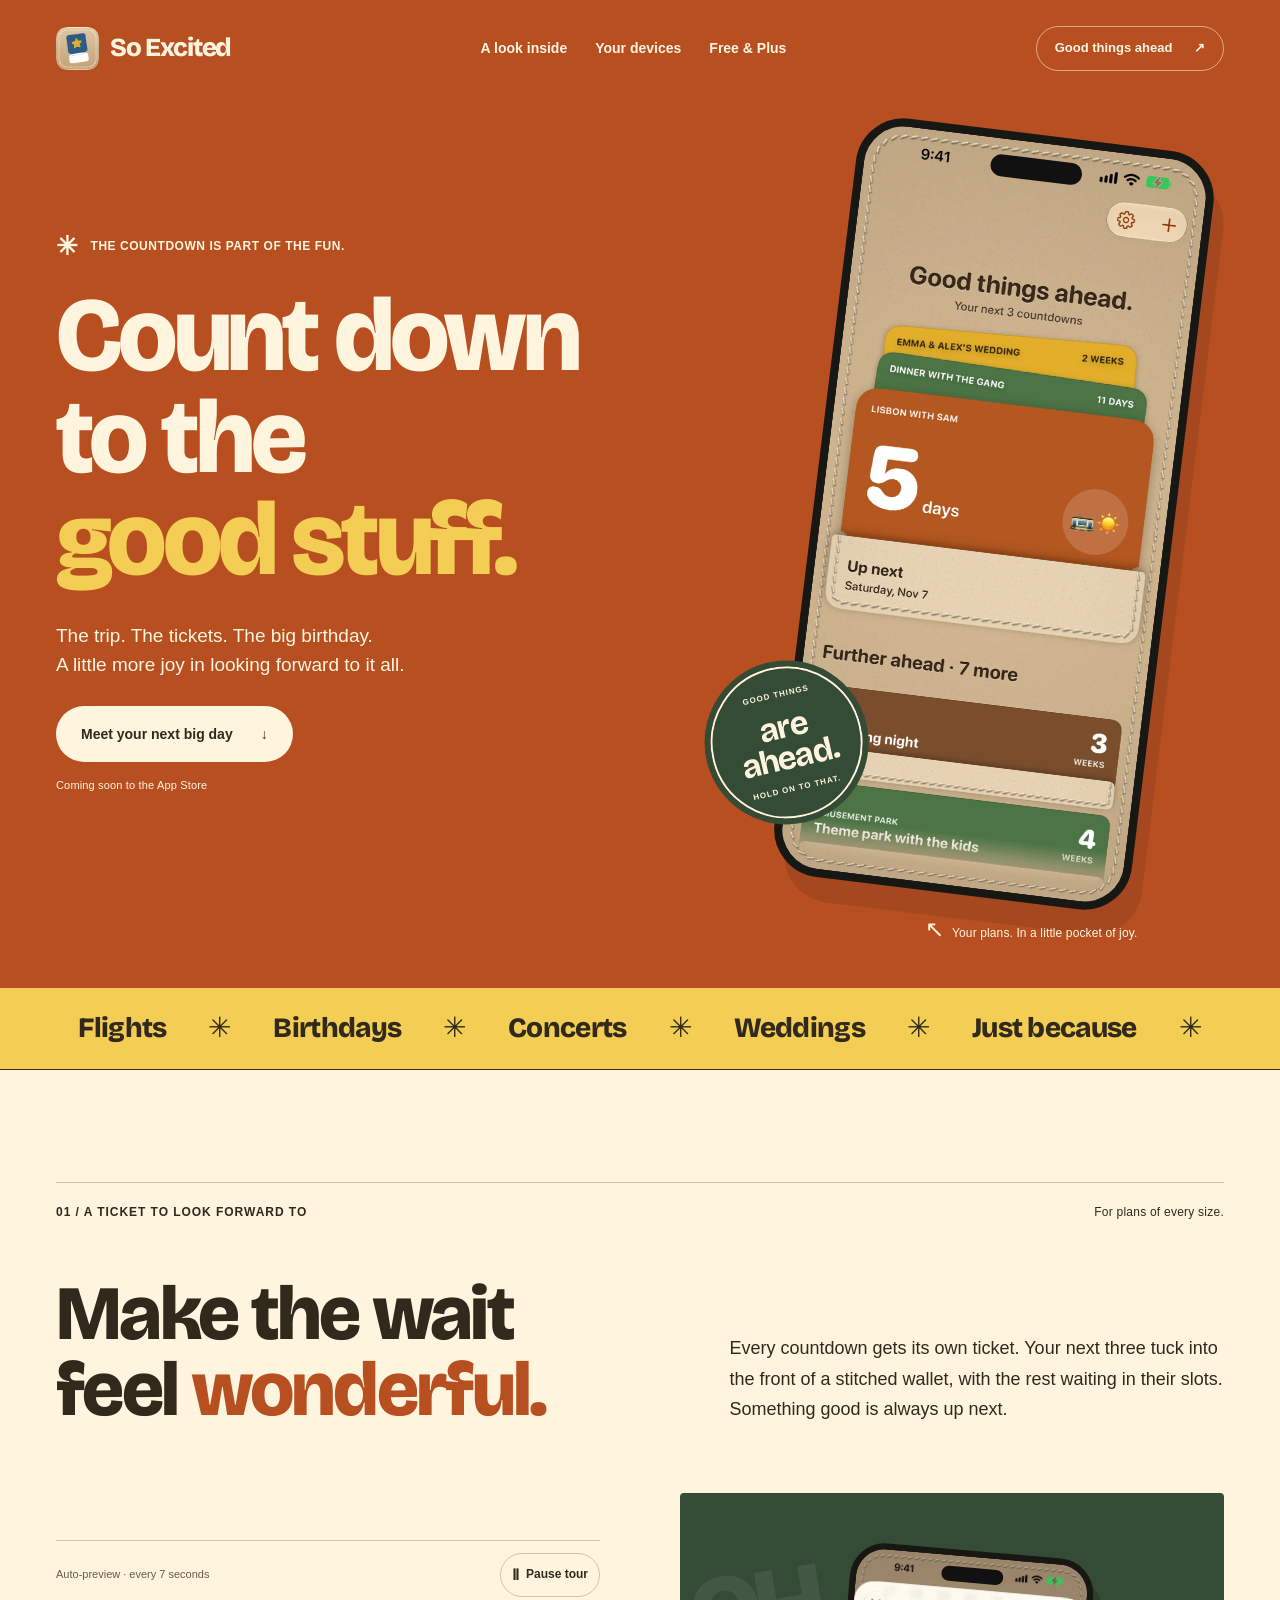
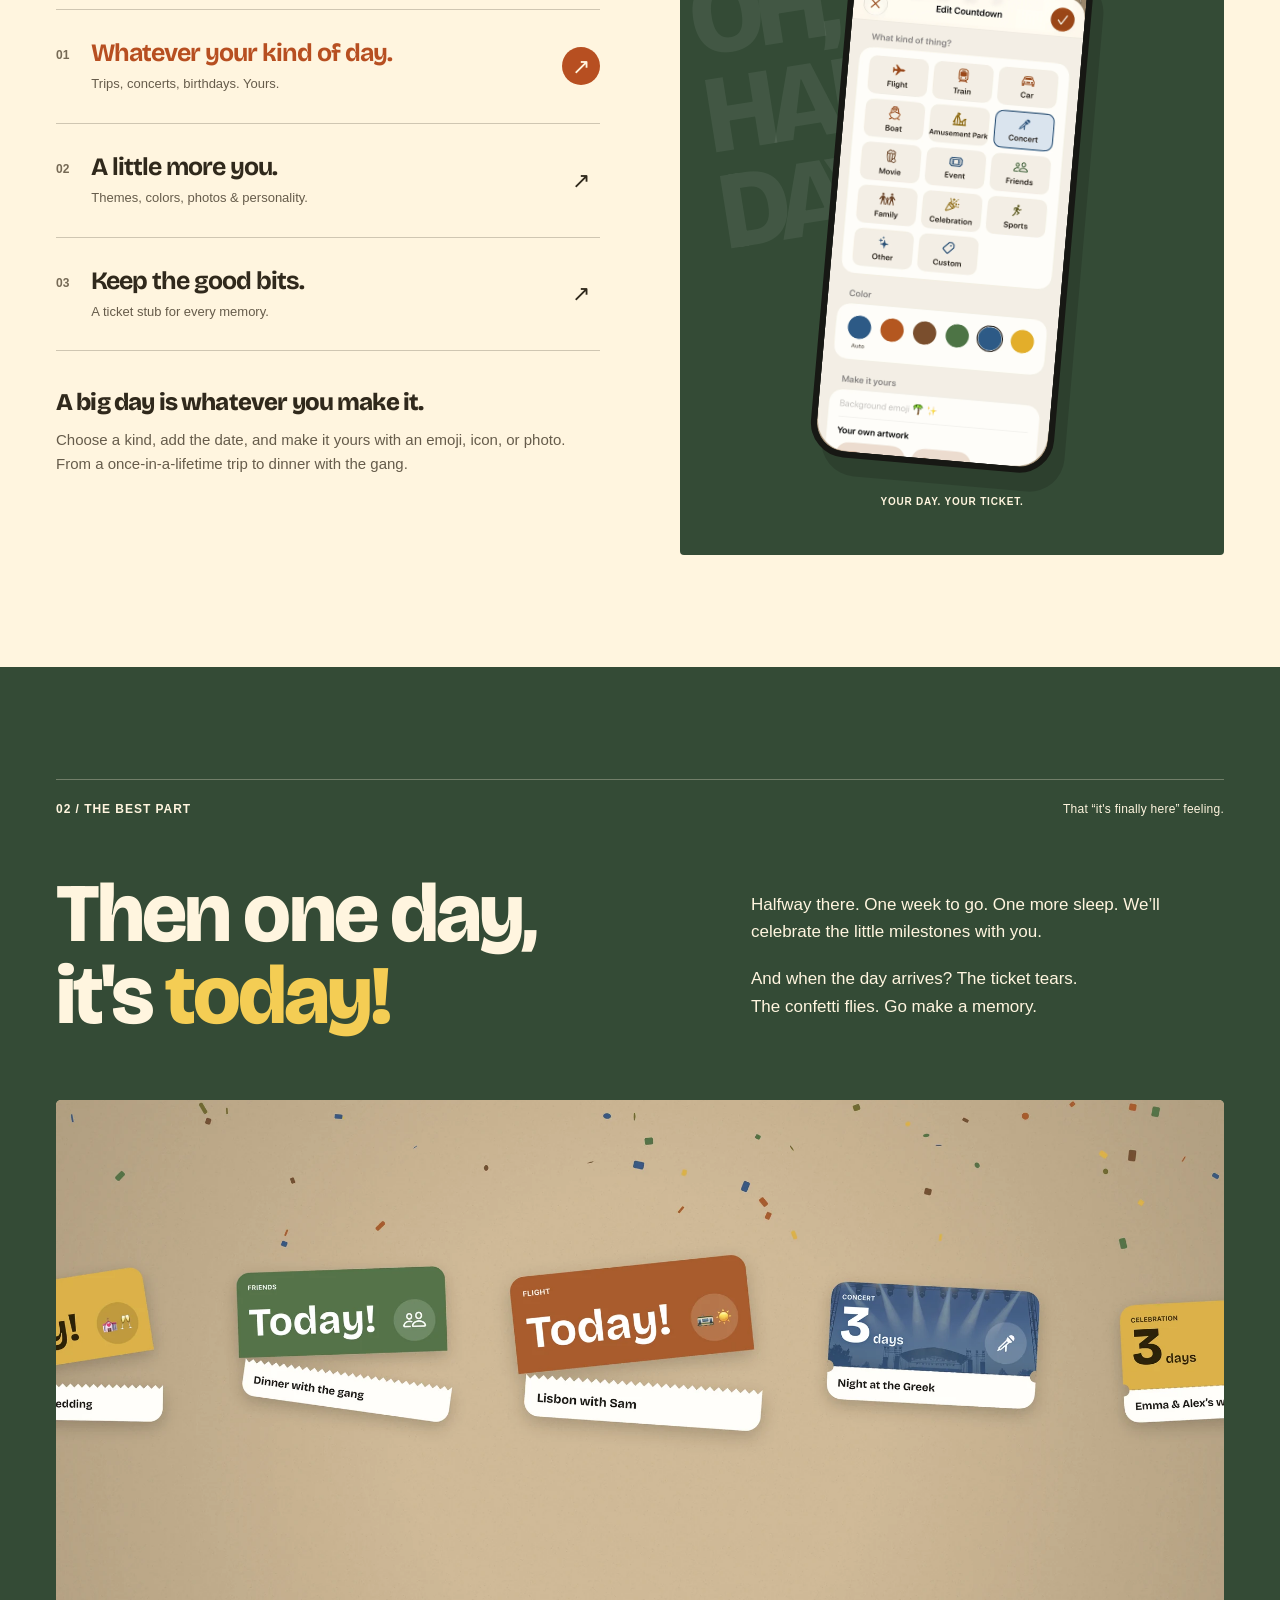
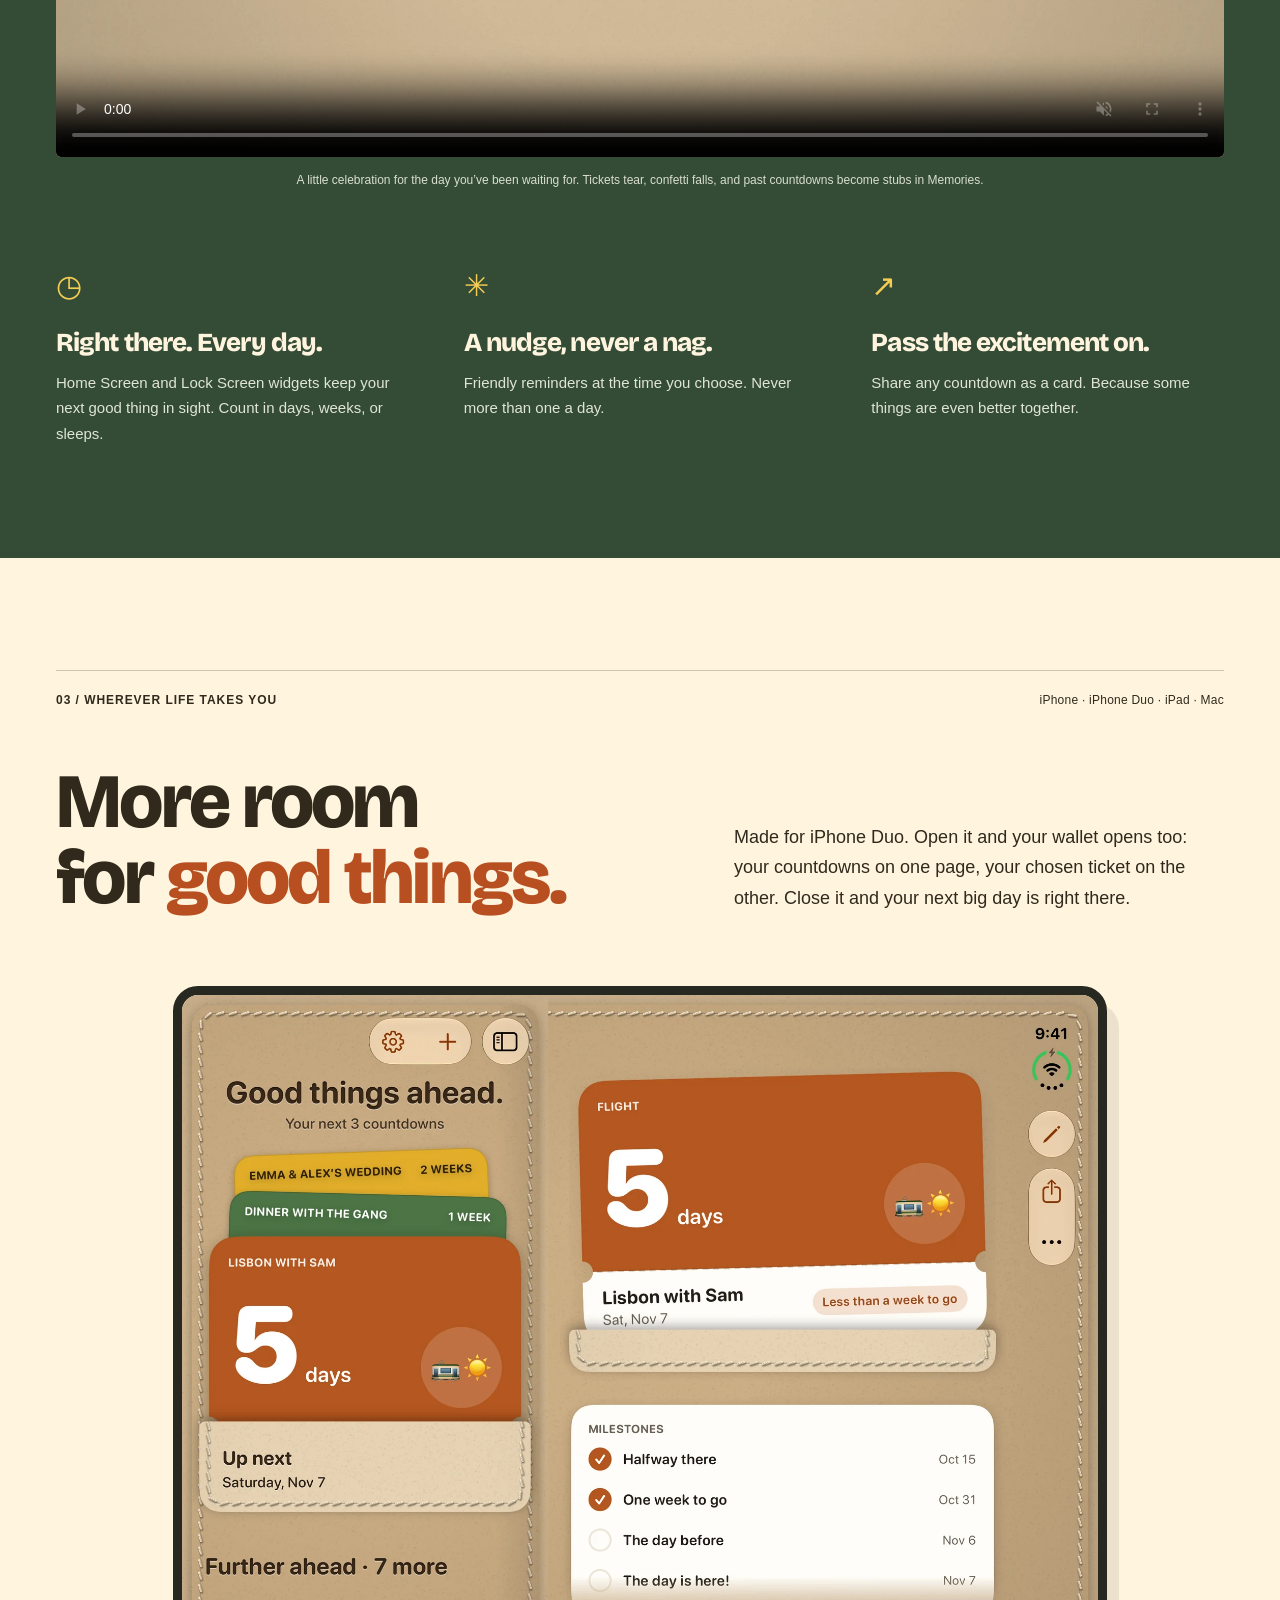
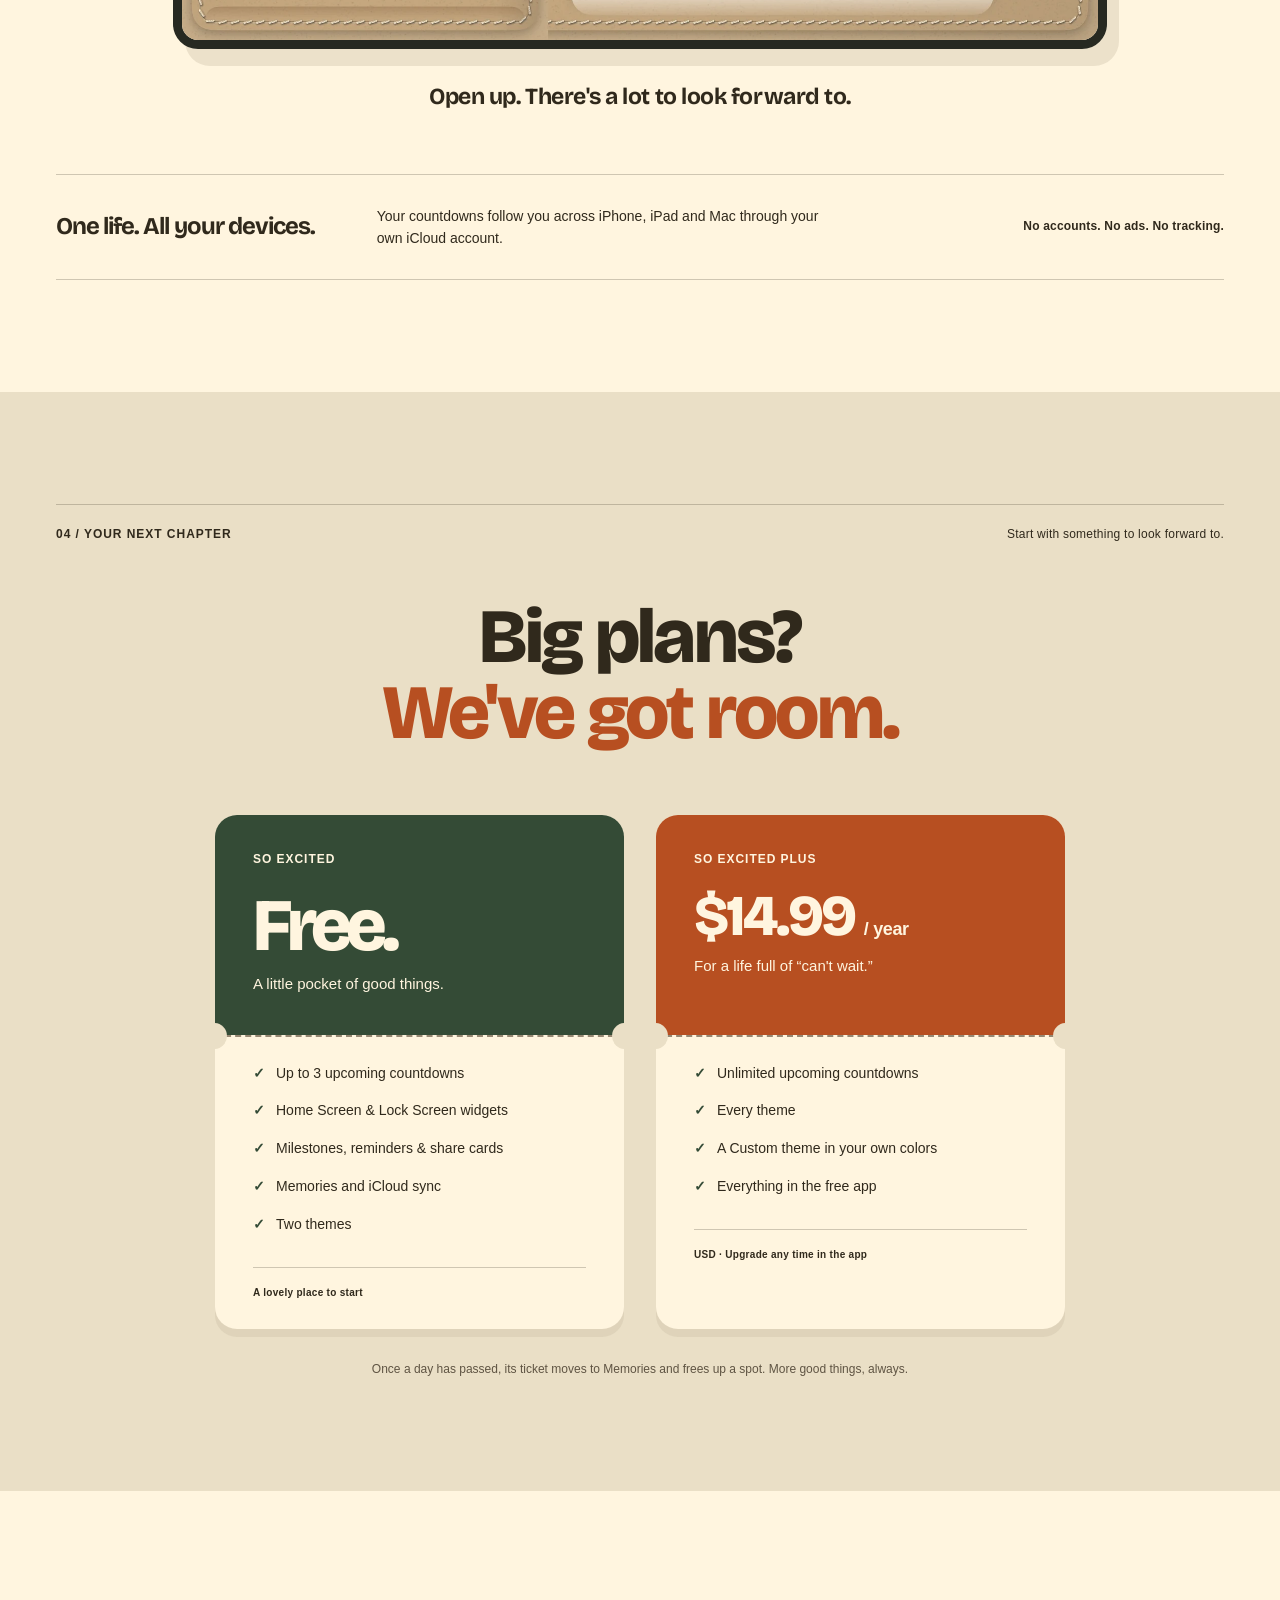
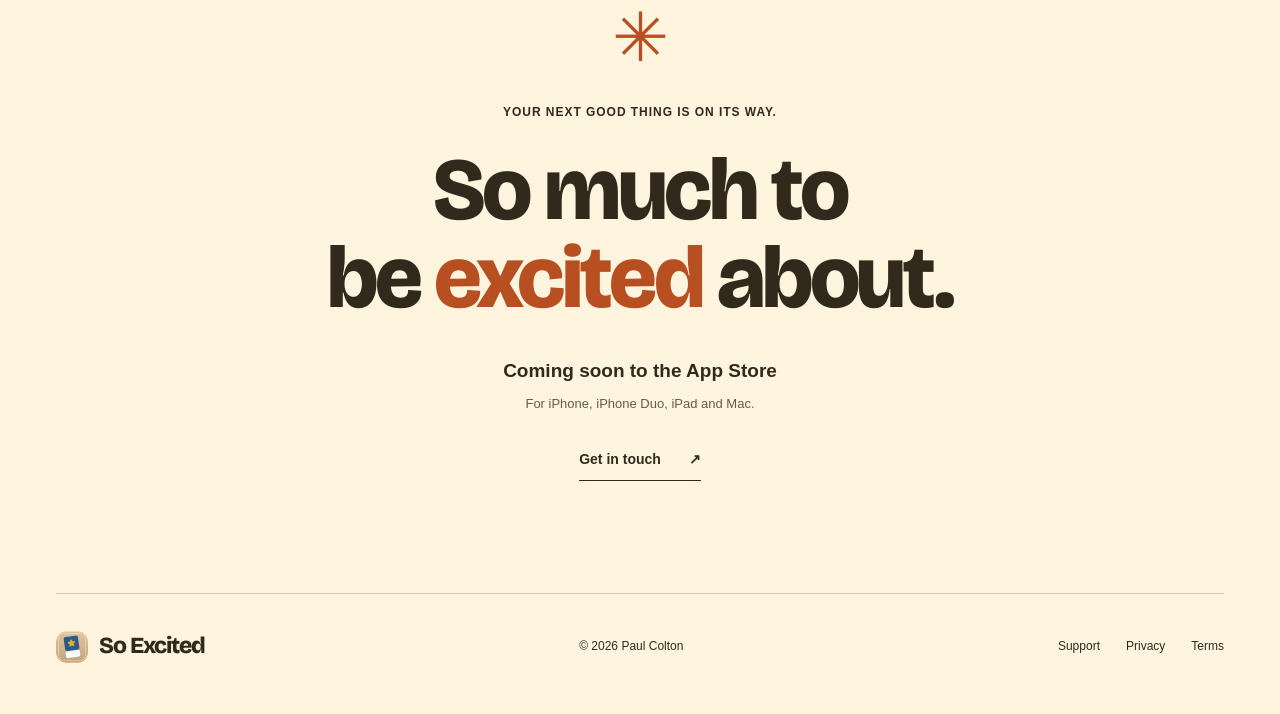
==== index.html @ a617799e "Put App Store download before the homepage feature link" ====
<!doctype html>
<html lang="en">
<head>
  <meta charset="utf-8">
  <meta name="viewport" content="width=device-width, initial-scale=1">
  <meta name="theme-color" content="#b74f21">
  <title>So Excited — Count down to the good stuff.</title>
  <meta name="description" content="A little more joy in the waiting. So Excited turns trips, birthdays, concerts and all your big days into beautiful countdown tickets.">
  <link rel="icon" href="media/app-icon.png">
  <link rel="apple-touch-icon" href="apple-touch-icon.png">
  <link rel="canonical" href="https://soexcitedapp.com/">
  <link rel="preconnect" href="https://fonts.googleapis.com">
  <link rel="preconnect" href="https://fonts.gstatic.com" crossorigin>
  <link href="https://fonts.googleapis.com/css2?family=Bricolage+Grotesque:opsz,wght@12..96,600;12..96,700;12..96,800&display=swap" rel="stylesheet">
  <link rel="stylesheet" href="home.css?v=20261010-center">
  <script src="home.js?v=20261010-video" defer></script>
  <script src="store.js?v=20261012" defer></script>
</head>
<body>
  <a class="skip-link" href="#main">Skip to content</a>
  <div class="hero-shell">
    <header class="site-header wrap">
      <a class="brand" href="#" aria-label="So Excited home"><img src="media/app-icon.png" alt="" width="43" height="43"><span>So Excited</span></a>
      <nav aria-label="Main navigation"><a href="#look-inside">A look inside</a><a href="#devices">Your devices</a><a href="#plans">Free &amp; Plus</a></nav>
      <a class="nav-pill" href="#coming-soon">Good things ahead <span aria-hidden="true">↗</span></a>
    </header>
  </div>
  <main id="main">
    <div class="hero-shell">
      <section class="hero wrap" aria-labelledby="hero-title">
        <div class="hero-copy">
          <p class="eyebrow"><span class="mini-star" aria-hidden="true">✳</span> The countdown is part of the fun.</p>
          <h1 id="hero-title">Count down<br>to the<br><em>good stuff.</em></h1>
          <p class="hero-description">The trip. The tickets. The big birthday.<br>A little more joy in looking forward to it all.</p>
          <div class="hero-actions"><a class="store-badge" href="app/" data-store-badge hidden><img src="media/app-store-badge-black.svg" alt="Download on the App Store" width="144" height="48"></a><a class="button cream" href="#look-inside">Meet your next big day <span aria-hidden="true">↓</span></a><span class="availability" data-store-soon>Coming soon to the App Store</span></div>
        </div>
        <figure class="hero-visual">
          <div class="phone hero-phone"><img src="media/iphone-home.webp" alt="So Excited's stitched wallet holds colorful countdown tickets for a wedding, dinner with friends, and a trip to Lisbon." width="1000" height="2173" fetchpriority="high"><span class="island" aria-hidden="true"></span></div>
          <div class="hero-seal" aria-hidden="true"><span>GOOD THINGS</span><strong>are<br>ahead.</strong><span>HOLD ON TO THAT.</span></div>
          <figcaption><span aria-hidden="true">↖</span> Your plans. In a little pocket of joy.</figcaption>
        </figure>
      </section>
  </div>

      <div class="event-band" aria-label="Count down to flights, birthdays, concerts, weddings, and just-because days"><div><span>Flights</span><b aria-hidden="true">✳</b><span>Birthdays</span><b aria-hidden="true">✳</b><span>Concerts</span><b aria-hidden="true">✳</b><span>Weddings</span><b aria-hidden="true">✳</b><span>Just because</span><b aria-hidden="true">✳</b></div></div>

      <section class="intro wrap section-space" id="look-inside" aria-labelledby="intro-title">
        <div class="section-top"><span class="eyebrow">01 / A ticket to look forward to</span><span class="section-note">For plans of every size.</span></div>
        <div class="intro-heading"><h2 id="intro-title">Make the wait<br>feel <em>wonderful.</em></h2><p>Every countdown gets its own ticket. Your next three tuck into the front of a stitched wallet, with the rest waiting in their slots. Something good is always up next.</p></div>
        <div class="product-explorer" role="group" aria-label="A look inside So Excited">
          <div class="explorer-copy">
            <div class="explore-options" role="group" aria-label="Explore app features">
              <div class="explorer-controls"><span class="rotation-status" data-rotation-status>Choose a feature to explore</span><button class="rotation-toggle" type="button" data-rotation-toggle aria-controls="feature-preview scene-caption" hidden><span data-rotation-icon aria-hidden="true">Ⅱ</span><span data-rotation-label>Pause tour</span></button></div>
              <button class="explore-option selected" type="button" data-scene="kinds" aria-pressed="true" aria-controls="feature-preview scene-caption"><span class="option-number">01</span><span><strong>Whatever your kind of day.</strong><small>Trips, concerts, birthdays. Yours.</small></span><span class="option-arrow" aria-hidden="true">↗</span></button>
              <button class="explore-option" type="button" data-scene="themes" aria-pressed="false" aria-controls="feature-preview scene-caption"><span class="option-number">02</span><span><strong>A little more you.</strong><small>Themes, colors, photos &amp; personality.</small></span><span class="option-arrow" aria-hidden="true">↗</span></button>
              <button class="explore-option" type="button" data-scene="memories" aria-pressed="false" aria-controls="feature-preview scene-caption"><span class="option-number">03</span><span><strong>Keep the good bits.</strong><small>A ticket stub for every memory.</small></span><span class="option-arrow" aria-hidden="true">↗</span></button>
            </div>
            <div class="explorer-caption" id="scene-caption" aria-live="polite" aria-atomic="true"><h3 id="scene-title">A big day is whatever you make it.</h3><p id="scene-description">Choose a kind, add the date, and make it yours with an emoji, icon, or photo. From a once-in-a-lifetime trip to dinner with the gang.</p></div>
          </div>
          <figure class="explorer-stage" id="feature-preview"><span class="stage-word" aria-hidden="true">OH,<br>HAPPY<br>DAYS.</span><div class="phone explorer-phone"><img id="scene-image" src="media/iphone-kinds.webp" alt="Choose from event kinds including flights, celebrations, concerts, and friends." width="1000" height="2173" loading="lazy"><span class="island" aria-hidden="true"></span></div><figcaption class="stage-label" id="scene-label">YOUR DAY. YOUR TICKET.</figcaption></figure>
        </div>
      </section>

      <section class="dayof section-space" aria-labelledby="dayof-title">
        <div class="wrap">
          <div class="section-top"><span class="eyebrow">02 / The best part</span><span class="section-note">That “it's finally here” feeling.</span></div>
          <div class="dayof-heading"><h2 id="dayof-title">Then one day,<br>it's <span>today!</span></h2><div><p>Halfway there. One week to go. One more sleep. We’ll celebrate the little milestones with you.</p><p>And when the day arrives? The ticket tears.<br>The confetti flies. Go make a memory.</p></div></div>
          <figure class="celebration"><video controls playsinline muted loop preload="none" poster="media/universal.webp" aria-label="So Excited ticket celebration" aria-describedby="celebration-description"><source src="media/header.mp4" type="video/mp4"></video><figcaption id="celebration-description">A little celebration for the day you’ve been waiting for. Tickets tear, confetti falls, and past countdowns become stubs in Memories.</figcaption></figure>
          <div class="everyday-notes"><div><span aria-hidden="true">◷</span><h3>Right there. Every day.</h3><p>Home Screen and Lock Screen widgets keep your next good thing in sight. Count in days, weeks, or sleeps.</p></div><div><span aria-hidden="true">✳</span><h3>A nudge, never a nag.</h3><p>Friendly reminders at the time you choose. Never more than one a day.</p></div><div><span aria-hidden="true">↗</span><h3>Pass the excitement on.</h3><p>Share any countdown as a card. Because some things are even better together.</p></div></div>
        </div>
      </section>

      <section class="devices section-space wrap" id="devices" aria-labelledby="devices-title">
        <div class="section-top"><span class="eyebrow">03 / Wherever life takes you</span><span class="section-note">iPhone · iPhone Duo · iPad · Mac</span></div>
        <div class="devices-heading"><h2 id="devices-title">More room<br>for <em>good things.</em></h2><p>Made for iPhone Duo. Open it and your wallet opens too: your countdowns on one page, your chosen ticket on the other. Close it and your next big day is right there.</p></div>
        <figure class="duo-display"><img src="media/duo-home.webp" alt="So Excited on the open iPhone Duo, with the wallet of upcoming events on the left and a large Lisbon countdown ticket on the right." width="1800" height="1266" loading="lazy"><figcaption>Open up. There's a lot to look forward to.</figcaption></figure>
        <div class="sync-line"><strong>One life. All your devices.</strong><p>Your countdowns follow you across iPhone, iPad and Mac through your own iCloud account.</p><span>No accounts. No ads. No tracking.</span></div>
      </section>

      <section class="plans section-space" id="plans" aria-labelledby="plans-title">
        <div class="wrap">
          <div class="section-top"><span class="eyebrow">04 / Your next chapter</span><span class="section-note">Start with something to look forward to.</span></div>
          <h2 id="plans-title">Big plans?<br><em>We've got room.</em></h2>
          <div class="plan-grid">
            <article class="plan-ticket"><div class="plan-top"><p class="eyebrow">SO EXCITED</p><h3>Free.</h3><p>A little pocket of good things.</p></div><div class="plan-stub"><ul><li>Up to 3 upcoming countdowns</li><li>Home Screen &amp; Lock Screen widgets</li><li>Milestones, reminders &amp; share cards</li><li>Memories and iCloud sync</li><li>Two themes</li></ul><span class="plan-status">A lovely place to start</span></div></article>
            <article class="plan-ticket plus"><div class="plan-top"><p class="eyebrow">SO EXCITED PLUS</p><h3 class="plan-price">$14.99 <small>/ year</small></h3><p>For a life full of “can't wait.”</p></div><div class="plan-stub"><ul><li>Unlimited upcoming countdowns</li><li>Every theme</li><li>A Custom theme in your own colors</li><li>Everything in the free app</li></ul><span class="plan-status">USD · Upgrade any time in the app</span></div></article>
          </div>
          <p class="plan-footnote">Once a day has passed, its ticket moves to Memories and frees up a spot. More good things, always.</p>
        </div>
      </section>

      <section class="closing wrap section-space" id="coming-soon" aria-labelledby="closing-title"><span class="closing-star" aria-hidden="true">✳</span><p class="eyebrow">Your next good thing is on its way.</p><h2 id="closing-title">So much to<br>be <em>excited</em> about.</h2><div class="closing-store"><a class="store-badge" href="app/" data-store-badge hidden><img src="media/app-store-badge-black.svg" alt="Download on the App Store" width="144" height="48"></a><p class="closing-availability" data-store-soon>Coming soon to the App Store</p></div><p>For iPhone, iPhone Duo, iPad and Mac.</p><a class="text-link" href="support.html">Get in touch <span aria-hidden="true">↗</span></a></section>
    </main>
  <footer class="site-footer wrap"><a class="brand" href="#"><img src="media/app-icon.png" alt="" width="32" height="32"><span>So Excited</span></a><span>© 2026 Paul Colton</span><nav aria-label="Legal and support"><a href="support.html">Support</a><a href="privacy.html">Privacy</a><a href="terms.html">Terms</a></nav></footer>
</body>
</html>
---- home.css ----
:root{--orange:#b74f21;--cream:#fff5df;--paper:#f4ecd9;--ink:#30291c;--green:#344b36;--yellow:#f4cd54;--line:rgba(48,41,28,.23);--display:"Bricolage Grotesque",ui-rounded,"Arial Rounded MT Bold",-apple-system,BlinkMacSystemFont,sans-serif;--body:-apple-system,BlinkMacSystemFont,"Segoe UI",sans-serif;color-scheme:light}
*{box-sizing:border-box}html{scroll-behavior:smooth;scroll-padding-top:30px}body{margin:0;background:var(--cream);color:var(--ink);font-family:var(--body);font-size:17px;line-height:1.6}button,a,video{-webkit-tap-highlight-color:transparent}button{font:inherit}a{color:inherit;text-decoration:none}button,a{touch-action:manipulation}a:focus-visible,button:focus-visible,video:focus-visible{outline:3px solid currentColor;outline-offset:6px}img{display:block;max-width:100%;height:auto}h1,h2,h3,p,figure{margin:0}h1,h2,h3{font-family:var(--display);font-weight:800}h1,h2{letter-spacing:-.035em;line-height:.99}em{font-style:normal}h2{font-size:clamp(46px,6vw,88px)}h3{letter-spacing:-.035em}p{max-width:65ch}.wrap{width:min(1280px,calc(100% - 112px));margin-inline:auto}.section-space{padding-block:112px}.eyebrow,.section-note,.availability,.stage-label,.plan-status{font-size:12px;font-weight:700;letter-spacing:.08em}.eyebrow{text-transform:uppercase}.section-top{display:flex;justify-content:space-between;gap:20px;border-top:1px solid var(--line);padding-top:20px;margin-bottom:54px}.section-note{font-weight:500;letter-spacing:.02em}.skip-link{position:absolute;top:-80px;left:20px;z-index:10;background:var(--cream);color:var(--ink);padding:14px 20px}.skip-link:focus{top:14px}
.hero-shell{background:var(--orange);color:var(--cream);overflow:hidden}.site-header{padding-block:25px;display:flex;align-items:center;justify-content:space-between;gap:24px}.brand{display:flex;align-items:center;gap:11px;font-family:var(--display);font-weight:800;font-size:26px;letter-spacing:-.045em;white-space:nowrap}.brand img{border-radius:11px}.site-header nav{display:flex;gap:28px;font-size:14px;font-weight:600}.site-header nav a{padding-block:12px}.site-header nav a:hover,.site-footer nav a:hover{text-decoration:underline;text-underline-offset:5px}.nav-pill{border:1px solid #fff5df88;border-radius:28px;padding:11px 18px;font-size:13px;font-weight:600;white-space:nowrap}.nav-pill span{padding-left:18px}.hero{display:grid;grid-template-columns:1.2fr .8fr;gap:20px;align-items:center;min-height:748px;padding-top:36px;padding-bottom:92px}.hero-copy{position:relative;z-index:1}.hero-copy>.eyebrow{display:flex;align-items:center;gap:12px;margin-bottom:26px;letter-spacing:.045em}.mini-star{font-size:26px;line-height:1}.hero h1{font-size:clamp(68px,8.2vw,120px);line-height:.97;letter-spacing:-.04em}.hero h1 em{color:var(--yellow)}.hero-description{font-size:19px;line-height:1.55;margin-top:30px}.hero-actions{display:flex;align-items:flex-start;flex-direction:column;gap:15px;margin-top:27px}.button{display:inline-flex;justify-content:center;align-items:center;gap:28px;border-radius:32px;padding:16px 25px;min-height:56px;font-size:14px;font-weight:700;transition:transform .15s}.button:hover{transform:translateY(-3px)}.cream{background:var(--cream);color:var(--ink)}.availability{font-size:11px;letter-spacing:.015em;font-weight:500}.hero-visual{position:relative;justify-self:center;width:min(100%,360px);transform:rotate(7deg)}.phone{background:#171814;border:8px solid #171814;border-radius:48px;position:relative;overflow:hidden;box-shadow:13px 24px 0 #41261926}.phone img{border-radius:37px;width:100%}.island{position:absolute;background:#111;top:2.1%;width:27%;height:3%;left:36.5%;border-radius:30px}.hero-seal{background:var(--green);border:2px solid var(--cream);outline:6px solid var(--green);width:152px;height:152px;position:absolute;left:-74px;bottom:54px;border-radius:50%;display:flex;align-items:center;justify-content:center;flex-direction:column;text-align:center;transform:rotate(-20deg);box-shadow:4px 5px 0 #44250e20}.hero-seal span{font-size:8px;letter-spacing:.12em;font-weight:700}.hero-seal strong{font-family:var(--display);font-size:33px;line-height:.95;margin:10px 0;letter-spacing:-.04em}.hero-visual figcaption{position:absolute;right:-14px;bottom:-44px;transform:rotate(-7deg);font-size:12px;letter-spacing:.01em;font-weight:500;white-space:nowrap}.hero-visual figcaption span{font-size:23px;padding-right:5px}.event-band{background:var(--yellow);border-bottom:1px solid var(--ink);overflow:hidden}.event-band>div{display:flex;align-items:center;justify-content:center;gap:42px;width:max-content;min-width:100%;padding:18px 32px}.event-band span{font-family:var(--display);font-size:28px;letter-spacing:-.025em;font-weight:800;white-space:nowrap}.event-band b{font-size:28px;font-weight:400}
.intro-heading,.devices-heading{display:grid;grid-template-columns:1.2fr 1fr;align-items:end;gap:80px}.intro-heading h2 em,.devices-heading h2 em,.plans h2 em{color:var(--orange)}.intro-heading p,.devices-heading p{font-size:18px;line-height:1.7;padding-bottom:3px}.product-explorer{display:grid;grid-template-columns:1fr 1fr;gap:80px;margin-top:65px;align-items:center}.explore-options{border-top:1px solid var(--line)}.explore-option{display:flex;width:100%;gap:22px;align-items:center;text-align:left;background:none;border:0;border-bottom:1px solid var(--line);padding:28px 0;color:var(--ink);cursor:pointer}.option-number{font-size:12px;align-self:flex-start;padding-top:8px;font-weight:600;color:#766a56}.explore-option strong{font-family:var(--display);display:block;font-size:25px;line-height:1.2;letter-spacing:-.04em}.explore-option small{display:block;font-size:13px;margin-top:6px;color:#665c4b}.option-arrow{margin-left:auto;min-width:38px;height:38px;display:grid;place-items:center;border-radius:50%;font-size:22px}.explore-option.selected .option-arrow{background:var(--orange);color:var(--cream)}.explore-option.selected strong{color:var(--orange)}.explore-option:hover strong{text-decoration:underline;text-underline-offset:5px}.explorer-caption{margin-top:38px}.explorer-caption h3{font-size:24px;margin-bottom:12px;line-height:1.1}.explorer-caption p{font-size:15px;color:#665c4b;min-height:80px}.explorer-stage{position:relative;background:var(--green);padding:46px 30px 34px;overflow:hidden;border-radius:4px;min-height:662px;display:flex;align-items:center;justify-content:center;flex-direction:column;gap:24px}.stage-word{font-family:var(--display);font-size:111px;line-height:.88;letter-spacing:-.07em;font-weight:800;color:#ffffff12;position:absolute;left:24px;top:54px;transform:rotate(-9deg)}.explorer-phone{width:244px;border-width:6px;border-radius:35px;transform:rotate(5deg);box-shadow:12px 18px 0 #00000024}.explorer-phone img{border-radius:29px}.stage-label{position:relative;color:var(--cream);font-size:10px;margin-top:4px}
.dayof{background:var(--green);color:var(--cream)}.dayof .section-top{border-color:#fff5df4d}.dayof-heading{display:grid;grid-template-columns:1.3fr 1fr;align-items:center;gap:80px;margin-bottom:62px}.dayof-heading h2{font-size:clamp(50px,6.5vw,93px)}.dayof-heading h2 span{color:var(--yellow)}.dayof-heading p{font-size:17px}.dayof-heading p+p{margin-top:20px}.celebration video{width:100%;aspect-ratio:16/9;object-fit:contain;background:#d6c3a1;display:block;border-radius:5px}.celebration figcaption{font-size:12px;color:#d9dfcf;margin-top:14px;text-align:center}.everyday-notes{display:grid;grid-template-columns:repeat(3,1fr);gap:55px;margin-top:72px}.everyday-notes>div>span{font-size:30px;color:var(--yellow)}.everyday-notes h3{font-size:26px;line-height:1.1;margin-block:19px 12px}.everyday-notes p{font-size:15px;color:#e0e6d7;line-height:1.7}
.devices-heading{gap:90px}.duo-display{margin-top:70px;padding:0 10%;text-align:center}.duo-display>img{width:100%;height:auto;border:9px solid #272921;border-radius:25px;box-shadow:12px 17px 0 #49351a1a}.duo-display figcaption{font-family:var(--display);font-size:23px;font-weight:700;margin-top:30px;letter-spacing:-.02em}.sync-line{display:grid;grid-template-columns:.8fr 1.3fr 1fr;gap:40px;align-items:center;border-block:1px solid var(--line);margin-top:58px;padding-block:30px}.sync-line strong{font-family:var(--display);font-size:24px;line-height:1.15;letter-spacing:-.04em}.sync-line p{font-size:14px}.sync-line span{font-size:12px;font-weight:600;text-align:right;letter-spacing:.015em}
.plans{background:#eadfc6}.plans h2{text-align:center}.plan-grid{display:grid;grid-template-columns:1fr 1fr;gap:32px;width:min(850px,100%);margin:64px auto 0}.plan-ticket{background:var(--cream);border-radius:22px;overflow:hidden;box-shadow:0 8px 0 #4f3d2112}.plan-top{padding:35px 38px;background:var(--green);color:var(--cream)}.plan-top h3{font-size:74px;line-height:1.1;letter-spacing:-.07em;margin-top:16px}.plan-top>p:last-child{font-size:15px;margin-top:6px}.plus .plan-top{background:var(--orange)}.plan-stub{padding:25px 38px 28px;position:relative;border-top:2px dashed #968873}.plan-stub:before,.plan-stub:after{content:"";width:26px;height:26px;background:#eadfc6;border-radius:50%;position:absolute;top:-14px}.plan-stub:before{left:-14px}.plan-stub:after{right:-14px}.plan-stub ul{margin:0;padding:0;list-style:none}.plan-stub li{position:relative;font-size:14px;line-height:1.7;margin-bottom:14px;padding-left:23px}.plan-stub li:before{content:"✓";position:absolute;left:0;color:var(--green);font-weight:700}.plan-status{display:block;font-size:10px;letter-spacing:.03em;margin-top:30px;padding-top:17px;border-top:1px solid var(--line)}.plan-footnote{text-align:center;font-size:12px;max-width:550px;margin:30px auto 0;line-height:1.7;color:#5f5443}
.closing{text-align:center}.closing-star{color:var(--orange);font-size:68px;line-height:1;display:block;margin-bottom:32px}.closing>p{margin-inline:auto}.closing h2{font-size:clamp(50px,6.9vw,98px);margin-top:25px}.closing h2 em{color:var(--orange)}.closing-availability{font-size:19px;font-weight:700;margin-top:34px}.closing-availability+p{font-size:13px;margin-top:4px;color:#665c4b}.text-link{display:inline-flex;align-items:center;gap:28px;margin-top:22px;border-bottom:1px solid currentColor;min-height:44px;font-size:14px;font-weight:700}.site-footer{display:flex;align-items:center;justify-content:space-between;gap:25px;border-top:1px solid var(--line);padding-block:30px 45px;font-size:12px}.site-footer .brand{font-size:23px}.site-footer nav{display:flex;gap:26px}.site-footer nav a{padding-block:13px}
@media(min-width:1600px){.hero{min-height:820px;padding-top:50px;padding-bottom:110px}.hero-visual{width:370px}}
@media(max-width:1100px){.wrap{width:calc(100% - 72px)}.nav-pill{display:none}.hero{grid-template-columns:1.1fr .9fr;gap:40px;min-height:680px}.hero h1{font-size:8.5vw}.hero-visual{width:290px}.hero-description{font-size:17px}.hero-seal{width:120px;height:120px;left:-42px;bottom:50px}.hero-seal strong{font-size:27px}.hero-seal span{font-size:6px}.hero-visual figcaption{font-size:10px}.hero-copy>.eyebrow{font-size:10px}.intro-heading,.devices-heading,.dayof-heading{gap:50px}.product-explorer{gap:45px}.explore-option{gap:15px}.explore-option strong{font-size:22px}.explorer-stage{min-height:640px}.everyday-notes{gap:35px}.sync-line{gap:24px}.sync-line span{font-size:11px}.duo-display{padding:0 5%}.section-space{padding-block:85px}}
@media(max-width:760px){.wrap{width:calc(100% - 40px)}.site-header{padding-block:20px}.site-header .brand{font-size:24px}.site-header .brand img{width:36px;height:36px}.site-header nav{gap:16px;font-size:12px}.site-header nav a:nth-child(2){display:none}.hero{grid-template-columns:1fr;text-align:center;gap:55px;padding-top:32px;padding-bottom:75px}.hero-copy>.eyebrow{justify-content:center;margin-bottom:20px;font-size:10px}.hero h1{font-size:clamp(58px,13.7vw,98px);line-height:.97}.hero-description{font-size:16px;margin-inline:auto;margin-top:25px}.hero-actions{align-items:center;margin-top:23px}.button{font-size:13px;padding:14px 22px}.hero-visual{width:257px;margin-bottom:25px;transform:rotate(5deg)}.hero-seal{left:-31px;bottom:40px}.phone{border-width:6px;border-radius:38px}.phone img{border-radius:31px}.hero-visual figcaption{right:-10px;bottom:-36px;transform:rotate(-5deg)}.event-band>div{justify-content:flex-start;gap:24px;padding:16px 22px}.event-band span,.event-band b{font-size:24px}.section-space{padding-block:64px}.section-top{margin-bottom:36px;padding-top:15px}.section-top>.eyebrow{font-size:10px}.section-note{display:none}.intro-heading,.devices-heading,.dayof-heading{grid-template-columns:1fr;gap:25px}.intro-heading p,.devices-heading p{font-size:16px;max-width:44ch}.product-explorer{grid-template-columns:1fr;gap:35px;margin-top:35px}.explorer-copy{display:contents}.explore-options{order:1}.explorer-stage{order:2;min-height:620px}.explorer-caption{order:3;margin-top:0}.explorer-caption p{min-height:0}.explore-option{padding:20px 0}.explore-option strong{font-size:21px}.explore-option small{font-size:12px}.option-number{font-size:10px}.explorer-phone{width:238px;transform:rotate(4deg);border-radius:34px}.explorer-phone img{border-radius:28px}.stage-word{font-size:100px}.dayof-heading{margin-bottom:35px}.dayof-heading p{font-size:15px}.dayof-heading h2{font-size:64px}.dayof-heading p+p{margin-top:14px}.celebration figcaption{font-size:11px;text-align:left}.everyday-notes{grid-template-columns:1fr;gap:29px;margin-top:45px}.everyday-notes>div{display:grid;grid-template-columns:34px 1fr;column-gap:18px;align-items:start}.everyday-notes>div>span{font-size:28px;grid-row:1/3}.everyday-notes h3{font-size:24px;margin-block:4px 10px}.everyday-notes p{font-size:14px}.duo-display{padding:0;margin-top:35px}.duo-display>img{border-width:6px;border-radius:15px;box-shadow:7px 10px 0 #49351a1a}.duo-display figcaption{font-size:18px;margin-top:24px}.sync-line{grid-template-columns:1fr;gap:14px;text-align:center;margin-top:35px;padding-block:27px}.sync-line p{margin-inline:auto;max-width:37ch}.sync-line span{text-align:center}.sync-line strong{font-size:23px}.plan-grid{grid-template-columns:1fr;gap:28px;margin-top:36px;max-width:420px}.plan-top{padding:28px 30px}.plan-top h3{font-size:67px}.plan-stub{padding:23px 30px}.plan-footnote{max-width:33ch}.closing-star{font-size:54px;margin-bottom:22px}.closing h2{font-size:clamp(46px,11vw,70px)}.closing .eyebrow{font-size:10px}.closing-availability{font-size:17px;margin-top:27px}.site-footer{flex-wrap:wrap;padding-block:25px 32px;row-gap:22px}.site-footer>.brand{font-size:22px}.site-footer>span{font-size:10px}.site-footer nav{width:100%;justify-content:center}.site-footer nav a{font-size:12px}}
@media(max-width:375px){.wrap{width:calc(100% - 32px)}.site-header nav{gap:12px}.site-header nav a:first-child{display:none}.hero h1{font-size:55px}.hero-visual{width:236px}.hero-seal{left:-26px;width:108px;height:108px}.hero-seal strong{font-size:24px}.hero-copy>.eyebrow{font-size:9px}.mini-star{font-size:22px}.explorer-stage{padding-inline:15px}.explore-option strong{font-size:19px}}
@media(prefers-reduced-motion:reduce){html{scroll-behavior:auto}*,*:before,*:after{transition:none!important;animation:none!important}.button:hover{transform:none}}

/* Feature tour controls are before the feature choices in the keyboard order. */
[hidden] { display: none !important; }
.explorer-controls { display: flex; justify-content: space-between; align-items: center; gap: 12px; padding-block: 12px; border-bottom: 1px solid var(--line); }
.rotation-status { font-size: 11px; line-height: 1.45; color: #665c4b; }
.rotation-toggle { flex-shrink: 0; display: inline-flex; align-items: center; justify-content: center; gap: 7px; min-height: 44px; padding: 8px 11px; color: var(--ink); background: transparent; border: 1px solid var(--line); border-radius: 24px; font-size: 12px; font-weight: 600; cursor: pointer; }
.rotation-toggle:hover { background: #eadfc6; }
.rotation-toggle [data-rotation-icon] { font-size: 15px; }
.explore-option { position: relative; overflow: hidden; }
.explore-option::after { content: ""; position: absolute; inset: auto 0 0; height: 2px; background: var(--orange); transform: scaleX(0); transform-origin: left; }
[data-rotating="true"] .explore-option.selected::after { animation: tour-progress 7s linear forwards; }
@keyframes tour-progress { to { transform: scaleX(1); } }
.plan-top h3.plan-price { font-size: clamp(45px, 4.5vw, 64px); letter-spacing: -.045em; white-space: nowrap; }
.plan-price small { font-family: var(--body); font-size: 18px; font-weight: 600; letter-spacing: -.02em; }
.store-badge { display: inline-flex; width: 144px; }
.store-badge img { width: 144px; height: 48px; }
.closing-store { margin-top: 34px; }
.closing-store .closing-availability { margin: 0 auto; }
.closing-store + p { font-size: 13px; margin-top: 8px; color: #665c4b; }
@media (max-width: 760px) {
  .explore-options { width: 100%; }
  .plan-top h3.plan-price { font-size: 54px; }
}
@media (max-width: 375px) {
  .rotation-status { max-width: 145px; }
  .plan-top h3.plan-price { font-size: 46px; }
  .plan-price small { font-size: 16px; }
}
@media (prefers-reduced-motion: reduce) {
  [data-rotating="true"] .explore-option.selected::after { animation: none; }
}
@media (min-width: 761px) {
  .plan-top { min-height: 220px; }
}
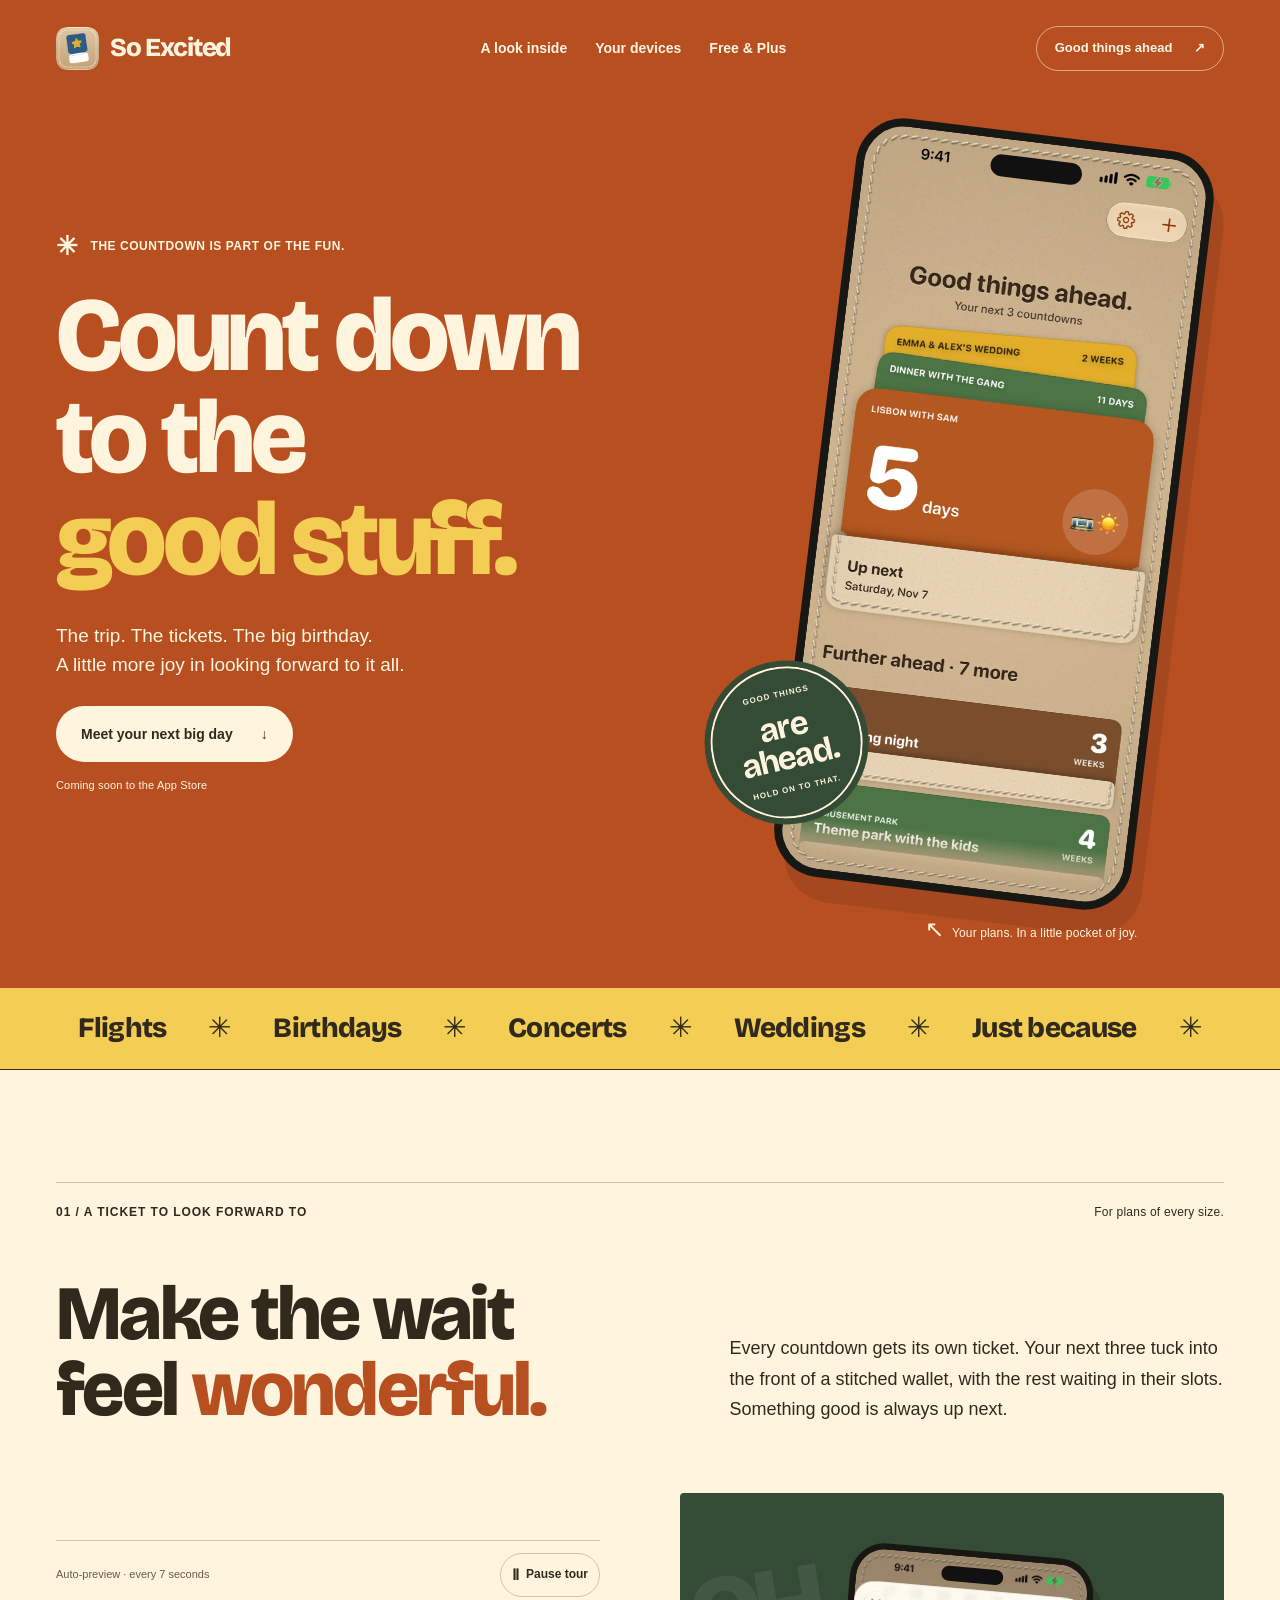
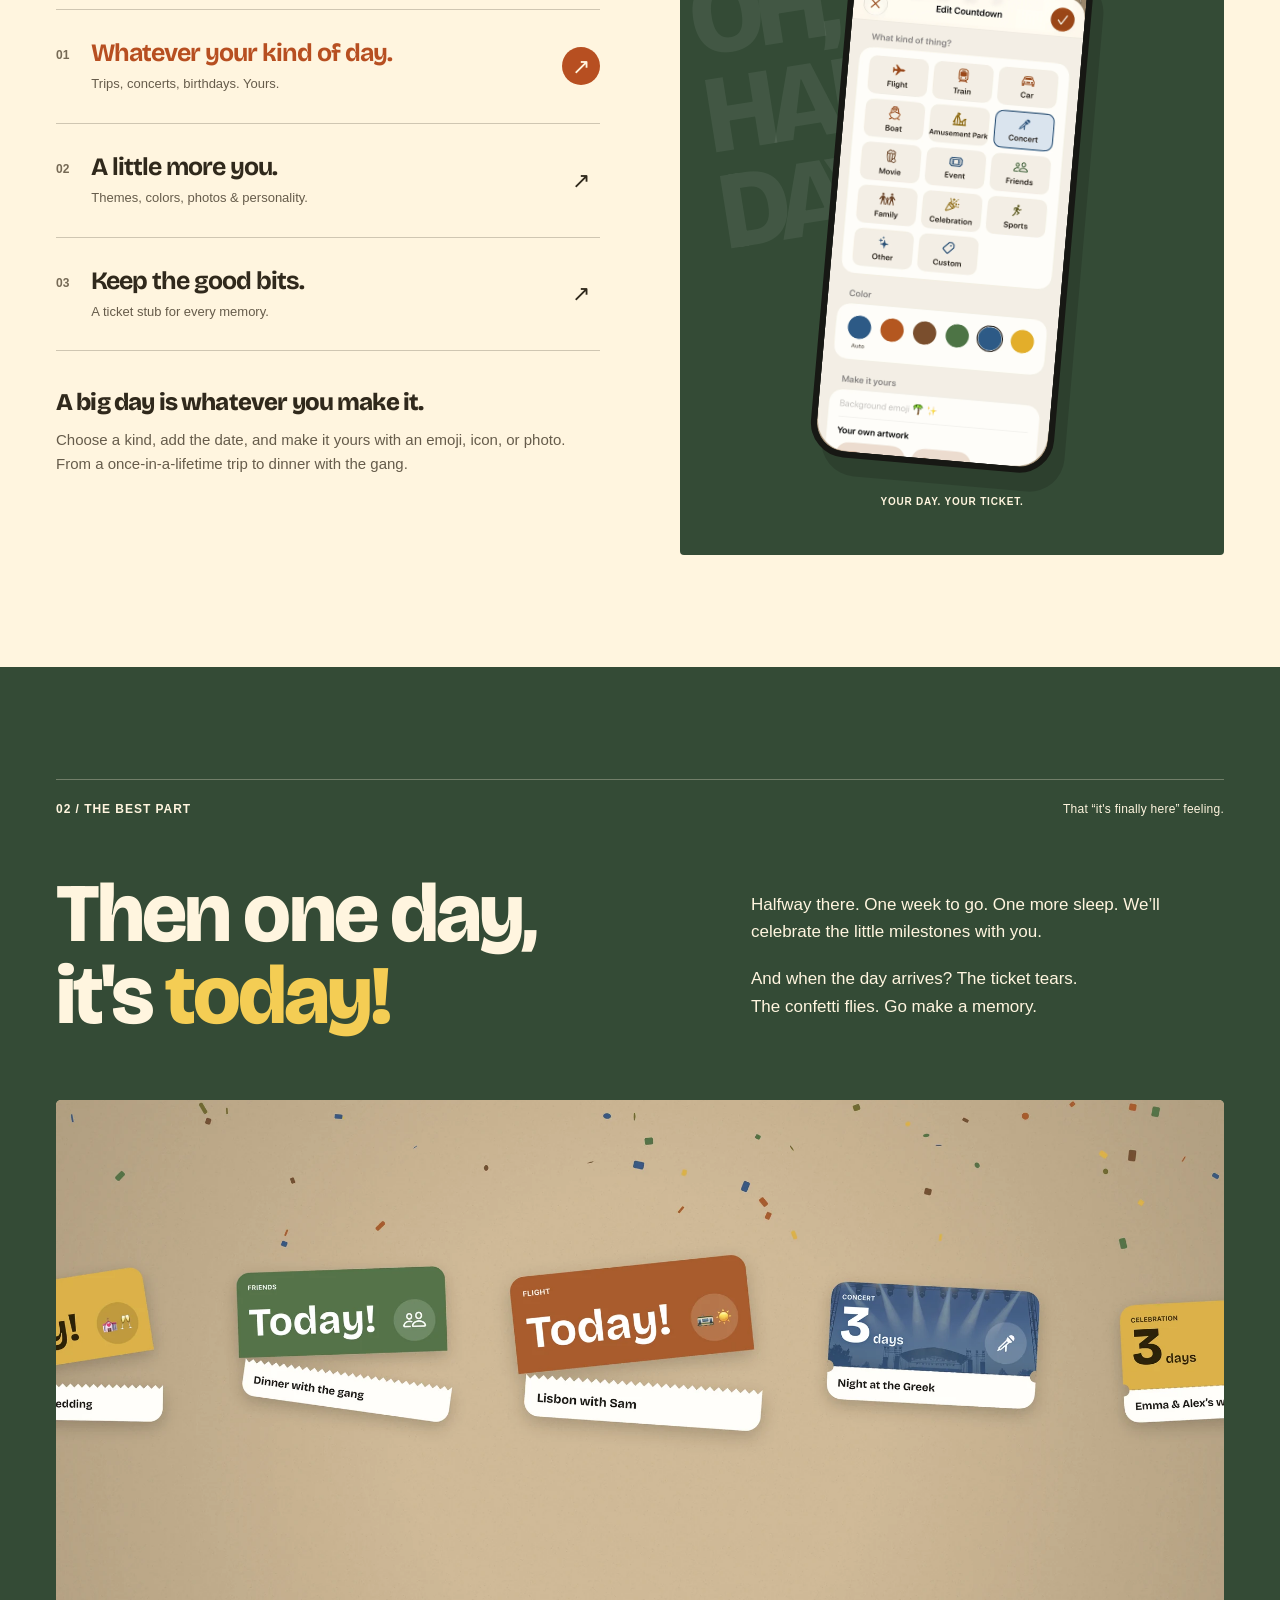
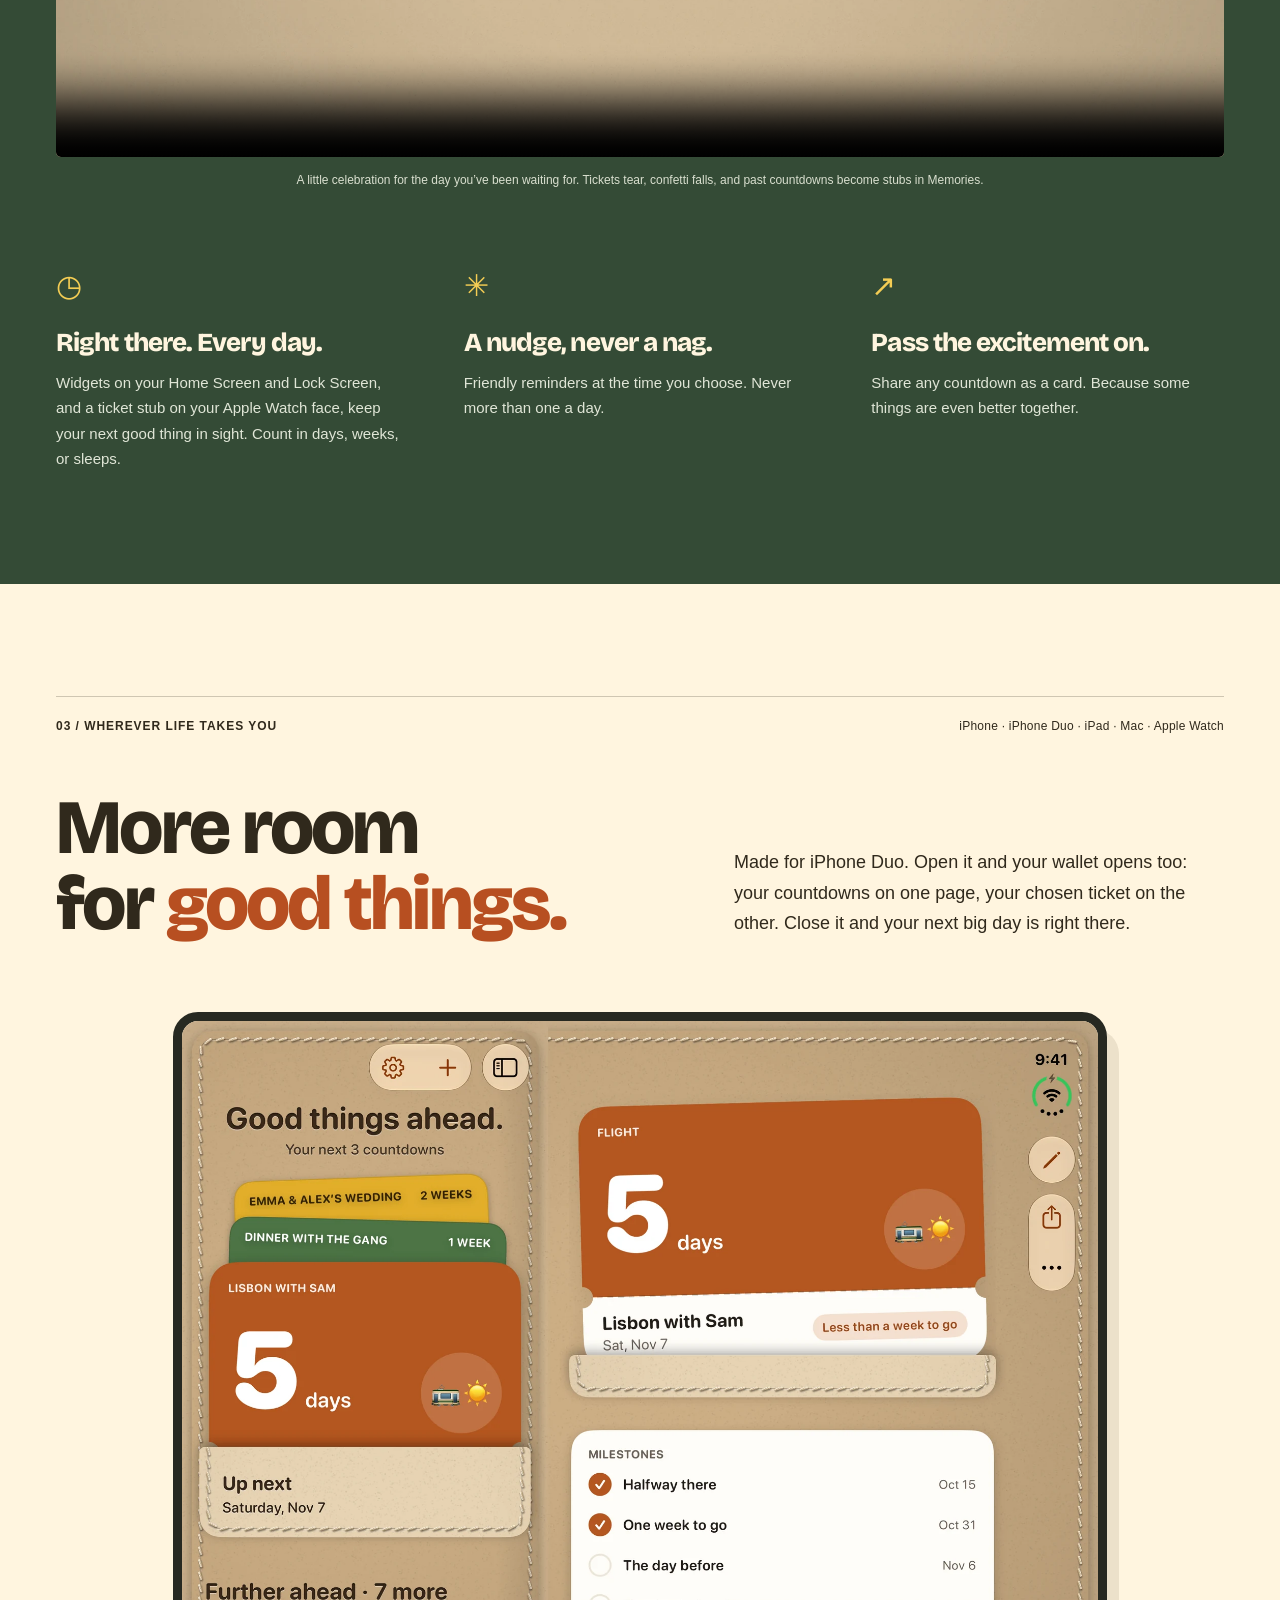
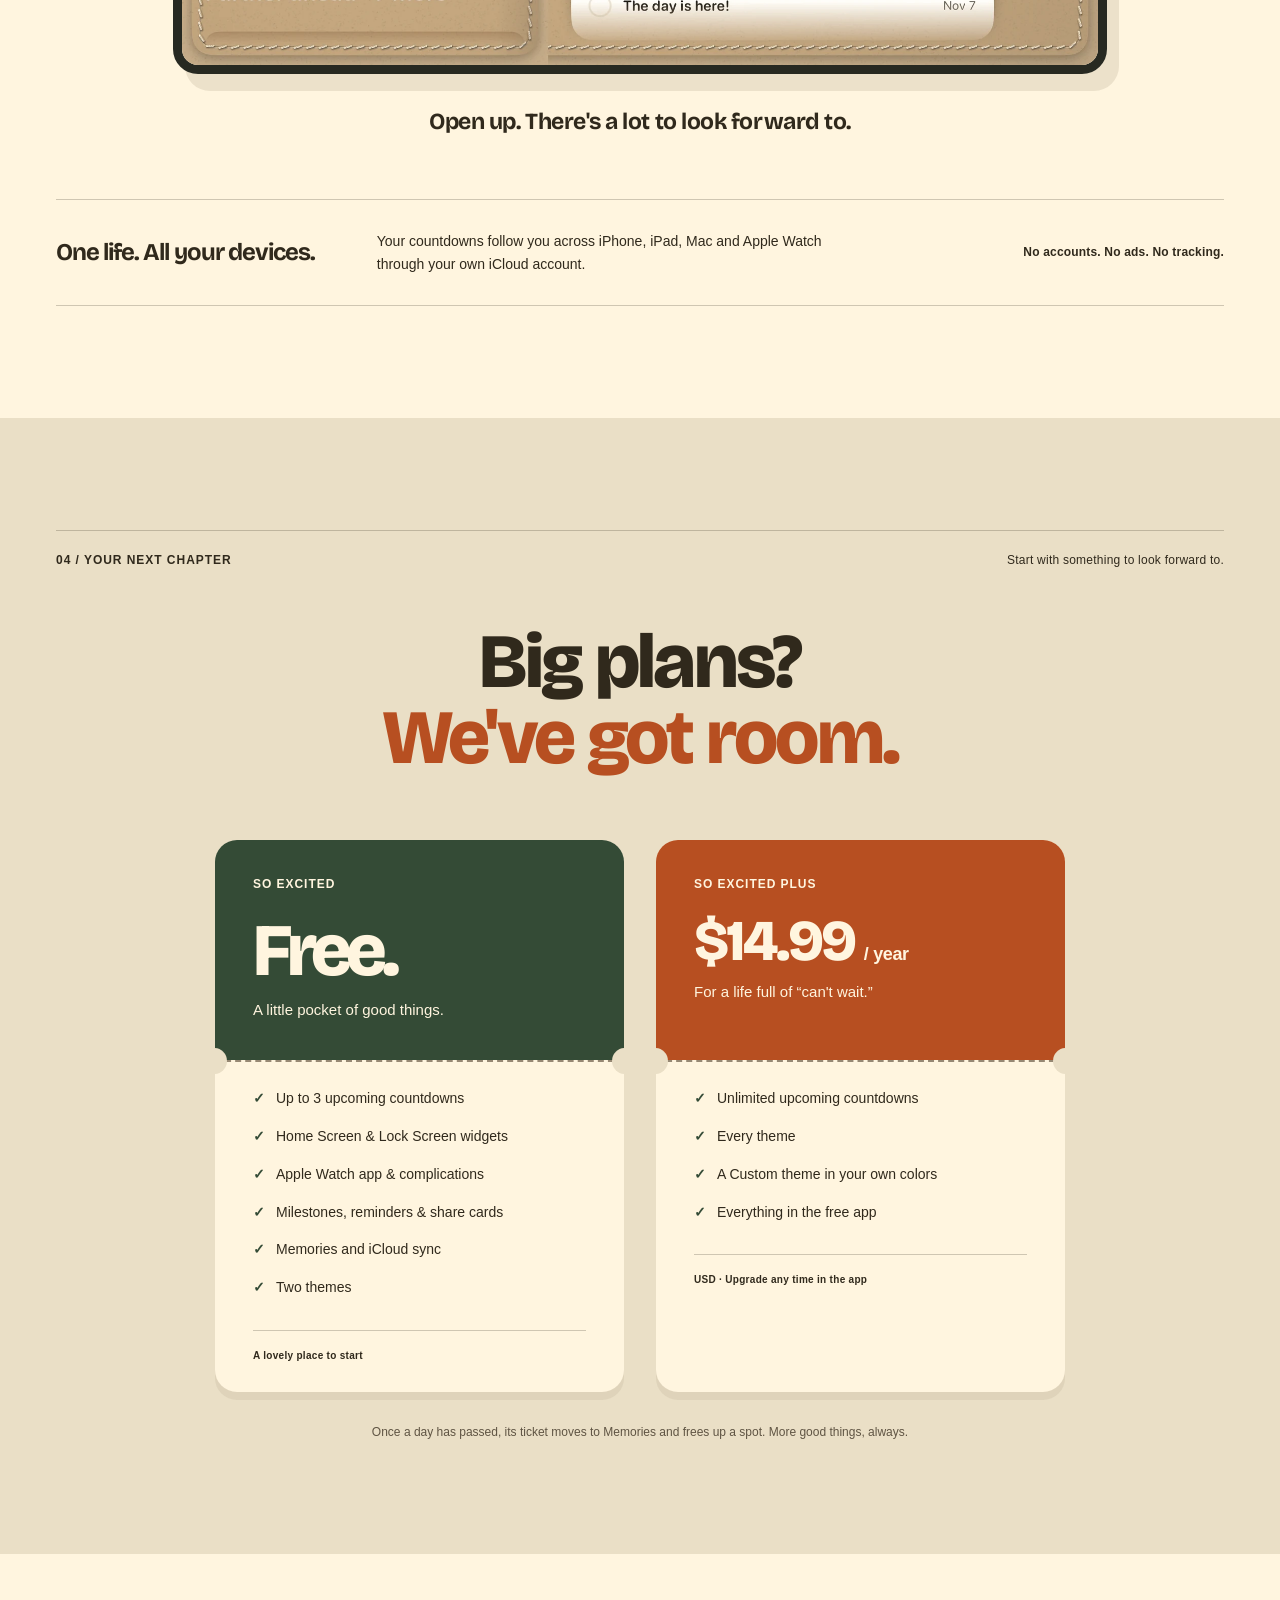
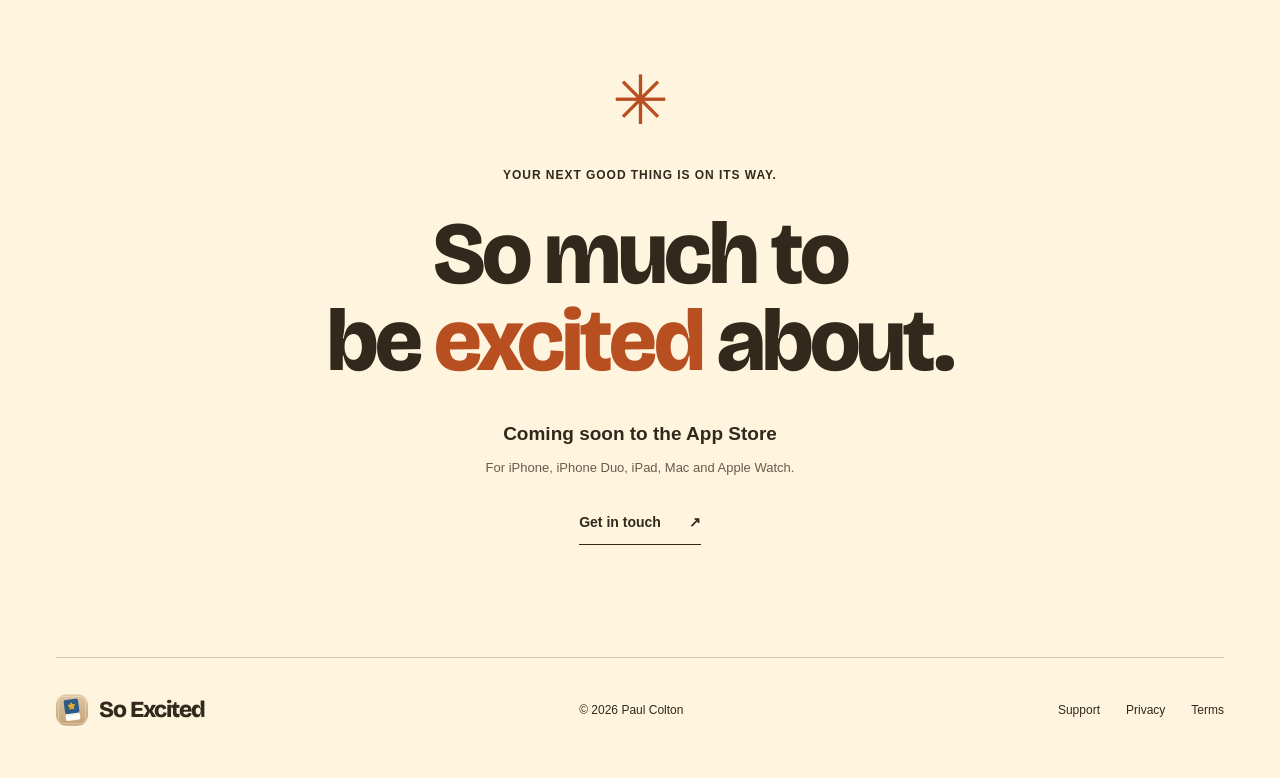
==== commit 75f67348: "Add Apple Watch to the home and support pages Co-Authored-By: Claude Opus 5.5 <noreply@anthropic.com" ====
--- a/index.html
+++ b/index.html
@@ -66,15 +66,15 @@
           <div class="section-top"><span class="eyebrow">02 / The best part</span><span class="section-note">That “it's finally here” feeling.</span></div>
           <div class="dayof-heading"><h2 id="dayof-title">Then one day,<br>it's <span>today!</span></h2><div><p>Halfway there. One week to go. One more sleep. We’ll celebrate the little milestones with you.</p><p>And when the day arrives? The ticket tears.<br>The confetti flies. Go make a memory.</p></div></div>
           <figure class="celebration"><video controls playsinline muted loop preload="none" poster="media/universal.webp" aria-label="So Excited ticket celebration" aria-describedby="celebration-description"><source src="media/header.mp4" type="video/mp4"></video><figcaption id="celebration-description">A little celebration for the day you’ve been waiting for. Tickets tear, confetti falls, and past countdowns become stubs in Memories.</figcaption></figure>
-          <div class="everyday-notes"><div><span aria-hidden="true">◷</span><h3>Right there. Every day.</h3><p>Home Screen and Lock Screen widgets keep your next good thing in sight. Count in days, weeks, or sleeps.</p></div><div><span aria-hidden="true">✳</span><h3>A nudge, never a nag.</h3><p>Friendly reminders at the time you choose. Never more than one a day.</p></div><div><span aria-hidden="true">↗</span><h3>Pass the excitement on.</h3><p>Share any countdown as a card. Because some things are even better together.</p></div></div>
+          <div class="everyday-notes"><div><span aria-hidden="true">◷</span><h3>Right there. Every day.</h3><p>Widgets on your Home Screen and Lock Screen, and a ticket stub on your Apple Watch face, keep your next good thing in sight. Count in days, weeks, or sleeps.</p></div><div><span aria-hidden="true">✳</span><h3>A nudge, never a nag.</h3><p>Friendly reminders at the time you choose. Never more than one a day.</p></div><div><span aria-hidden="true">↗</span><h3>Pass the excitement on.</h3><p>Share any countdown as a card. Because some things are even better together.</p></div></div>
         </div>
       </section>
 
       <section class="devices section-space wrap" id="devices" aria-labelledby="devices-title">
-        <div class="section-top"><span class="eyebrow">03 / Wherever life takes you</span><span class="section-note">iPhone · iPhone Duo · iPad · Mac</span></div>
+        <div class="section-top"><span class="eyebrow">03 / Wherever life takes you</span><span class="section-note">iPhone · iPhone Duo · iPad · Mac · Apple Watch</span></div>
         <div class="devices-heading"><h2 id="devices-title">More room<br>for <em>good things.</em></h2><p>Made for iPhone Duo. Open it and your wallet opens too: your countdowns on one page, your chosen ticket on the other. Close it and your next big day is right there.</p></div>
         <figure class="duo-display"><img src="media/duo-home.webp" alt="So Excited on the open iPhone Duo, with the wallet of upcoming events on the left and a large Lisbon countdown ticket on the right." width="1800" height="1266" loading="lazy"><figcaption>Open up. There's a lot to look forward to.</figcaption></figure>
-        <div class="sync-line"><strong>One life. All your devices.</strong><p>Your countdowns follow you across iPhone, iPad and Mac through your own iCloud account.</p><span>No accounts. No ads. No tracking.</span></div>
+        <div class="sync-line"><strong>One life. All your devices.</strong><p>Your countdowns follow you across iPhone, iPad, Mac and Apple Watch through your own iCloud account.</p><span>No accounts. No ads. No tracking.</span></div>
       </section>
 
       <section class="plans section-space" id="plans" aria-labelledby="plans-title">
@@ -82,14 +82,14 @@
           <div class="section-top"><span class="eyebrow">04 / Your next chapter</span><span class="section-note">Start with something to look forward to.</span></div>
           <h2 id="plans-title">Big plans?<br><em>We've got room.</em></h2>
           <div class="plan-grid">
-            <article class="plan-ticket"><div class="plan-top"><p class="eyebrow">SO EXCITED</p><h3>Free.</h3><p>A little pocket of good things.</p></div><div class="plan-stub"><ul><li>Up to 3 upcoming countdowns</li><li>Home Screen &amp; Lock Screen widgets</li><li>Milestones, reminders &amp; share cards</li><li>Memories and iCloud sync</li><li>Two themes</li></ul><span class="plan-status">A lovely place to start</span></div></article>
+            <article class="plan-ticket"><div class="plan-top"><p class="eyebrow">SO EXCITED</p><h3>Free.</h3><p>A little pocket of good things.</p></div><div class="plan-stub"><ul><li>Up to 3 upcoming countdowns</li><li>Home Screen &amp; Lock Screen widgets</li><li>Apple Watch app &amp; complications</li><li>Milestones, reminders &amp; share cards</li><li>Memories and iCloud sync</li><li>Two themes</li></ul><span class="plan-status">A lovely place to start</span></div></article>
             <article class="plan-ticket plus"><div class="plan-top"><p class="eyebrow">SO EXCITED PLUS</p><h3 class="plan-price">$14.99 <small>/ year</small></h3><p>For a life full of “can't wait.”</p></div><div class="plan-stub"><ul><li>Unlimited upcoming countdowns</li><li>Every theme</li><li>A Custom theme in your own colors</li><li>Everything in the free app</li></ul><span class="plan-status">USD · Upgrade any time in the app</span></div></article>
           </div>
           <p class="plan-footnote">Once a day has passed, its ticket moves to Memories and frees up a spot. More good things, always.</p>
         </div>
       </section>
 
-      <section class="closing wrap section-space" id="coming-soon" aria-labelledby="closing-title"><span class="closing-star" aria-hidden="true">✳</span><p class="eyebrow">Your next good thing is on its way.</p><h2 id="closing-title">So much to<br>be <em>excited</em> about.</h2><div class="closing-store"><a class="store-badge" href="app/" data-store-badge hidden><img src="media/app-store-badge-black.svg" alt="Download on the App Store" width="144" height="48"></a><p class="closing-availability" data-store-soon>Coming soon to the App Store</p></div><p>For iPhone, iPhone Duo, iPad and Mac.</p><a class="text-link" href="support.html">Get in touch <span aria-hidden="true">↗</span></a></section>
+      <section class="closing wrap section-space" id="coming-soon" aria-labelledby="closing-title"><span class="closing-star" aria-hidden="true">✳</span><p class="eyebrow">Your next good thing is on its way.</p><h2 id="closing-title">So much to<br>be <em>excited</em> about.</h2><div class="closing-store"><a class="store-badge" href="app/" data-store-badge hidden><img src="media/app-store-badge-black.svg" alt="Download on the App Store" width="144" height="48"></a><p class="closing-availability" data-store-soon>Coming soon to the App Store</p></div><p>For iPhone, iPhone Duo, iPad, Mac and Apple Watch.</p><a class="text-link" href="support.html">Get in touch <span aria-hidden="true">↗</span></a></section>
     </main>
   <footer class="site-footer wrap"><a class="brand" href="#"><img src="media/app-icon.png" alt="" width="32" height="32"><span>So Excited</span></a><span>© 2026 Paul Colton</span><nav aria-label="Legal and support"><a href="support.html">Support</a><a href="privacy.html">Privacy</a><a href="terms.html">Terms</a></nav></footer>
 </body>
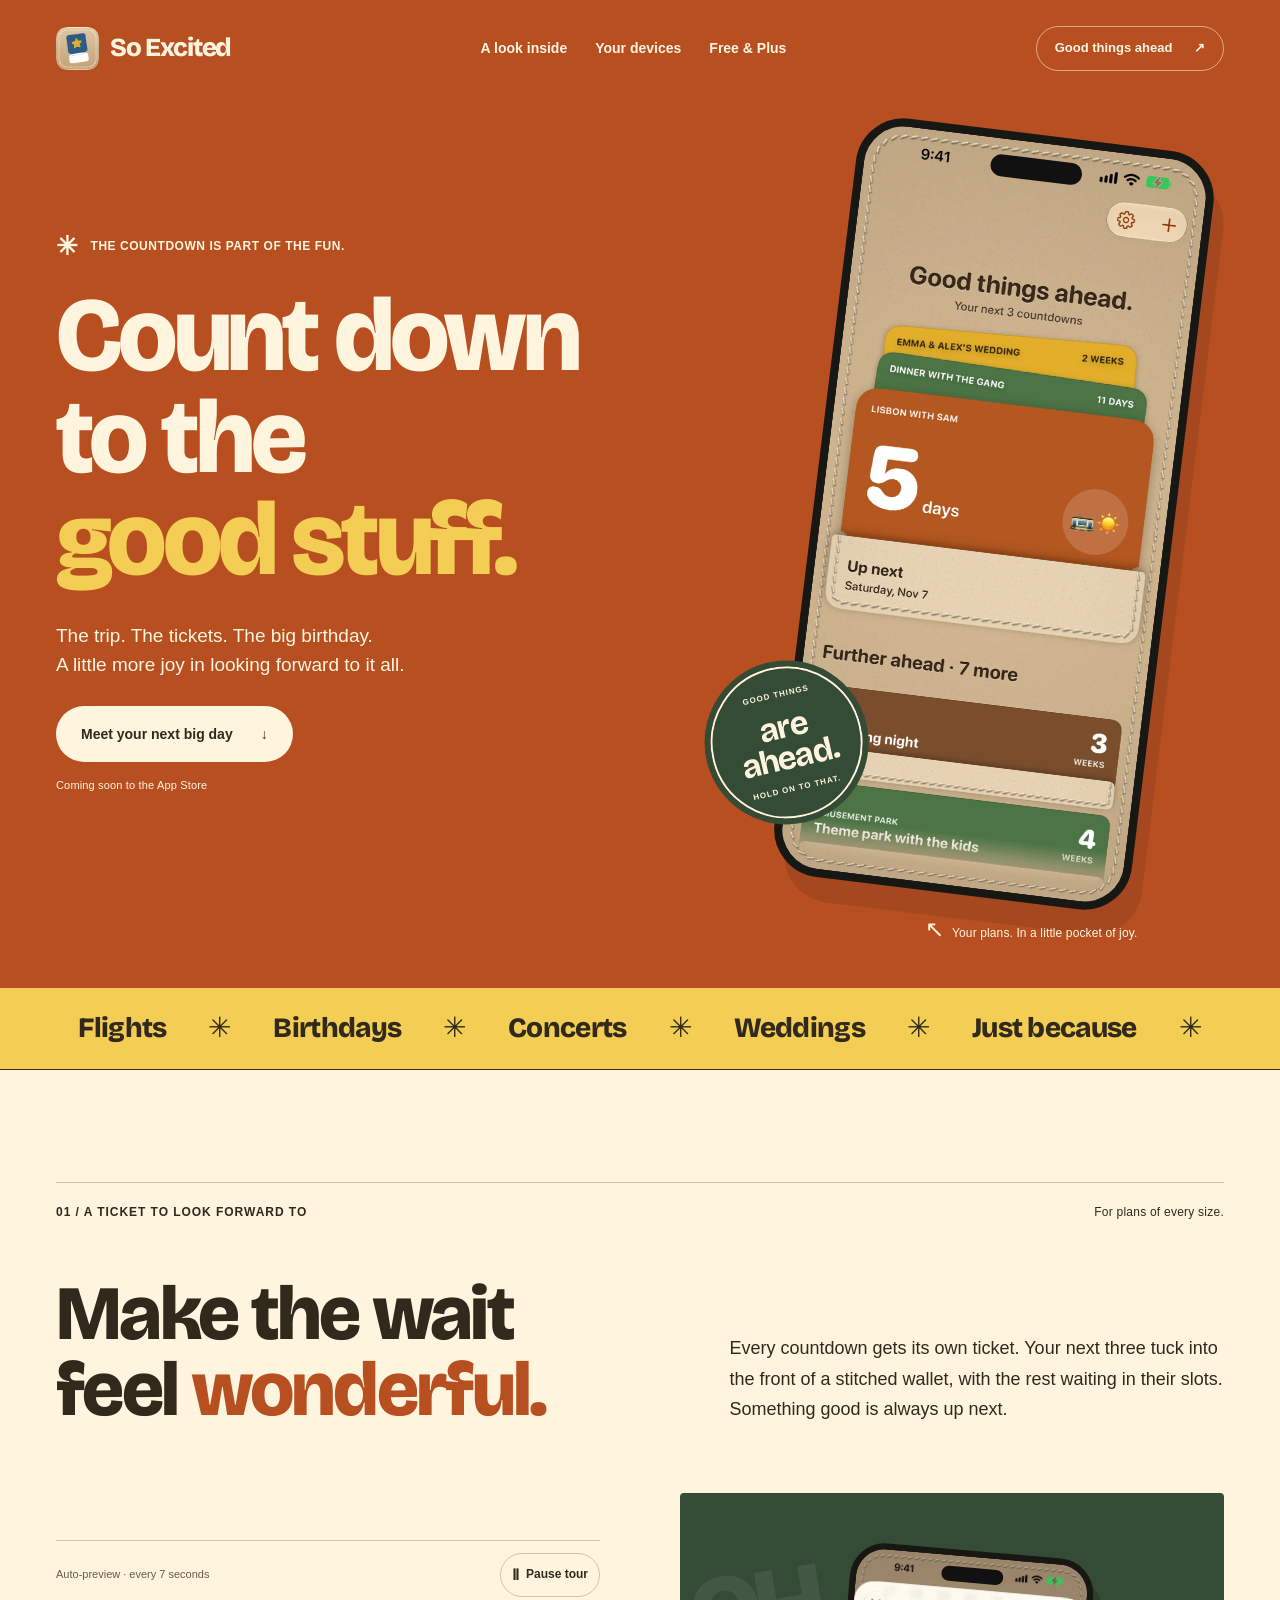
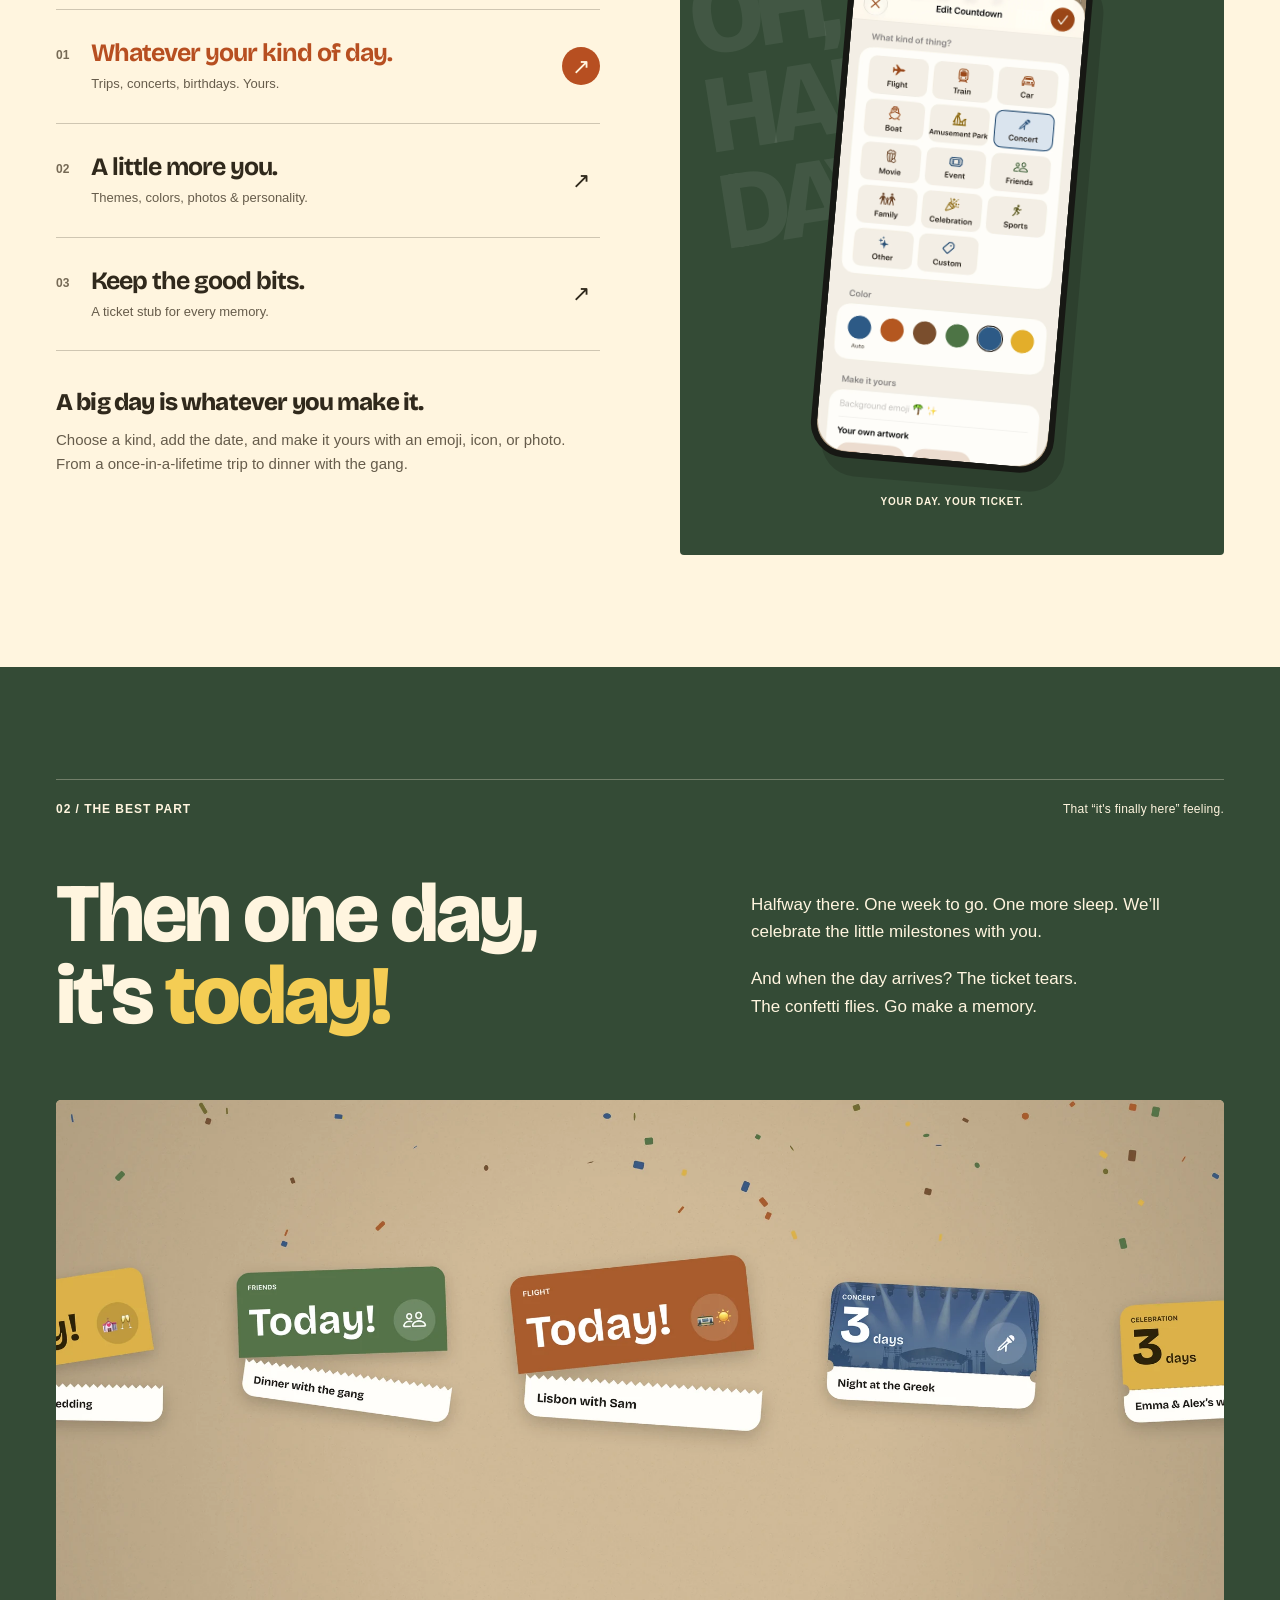
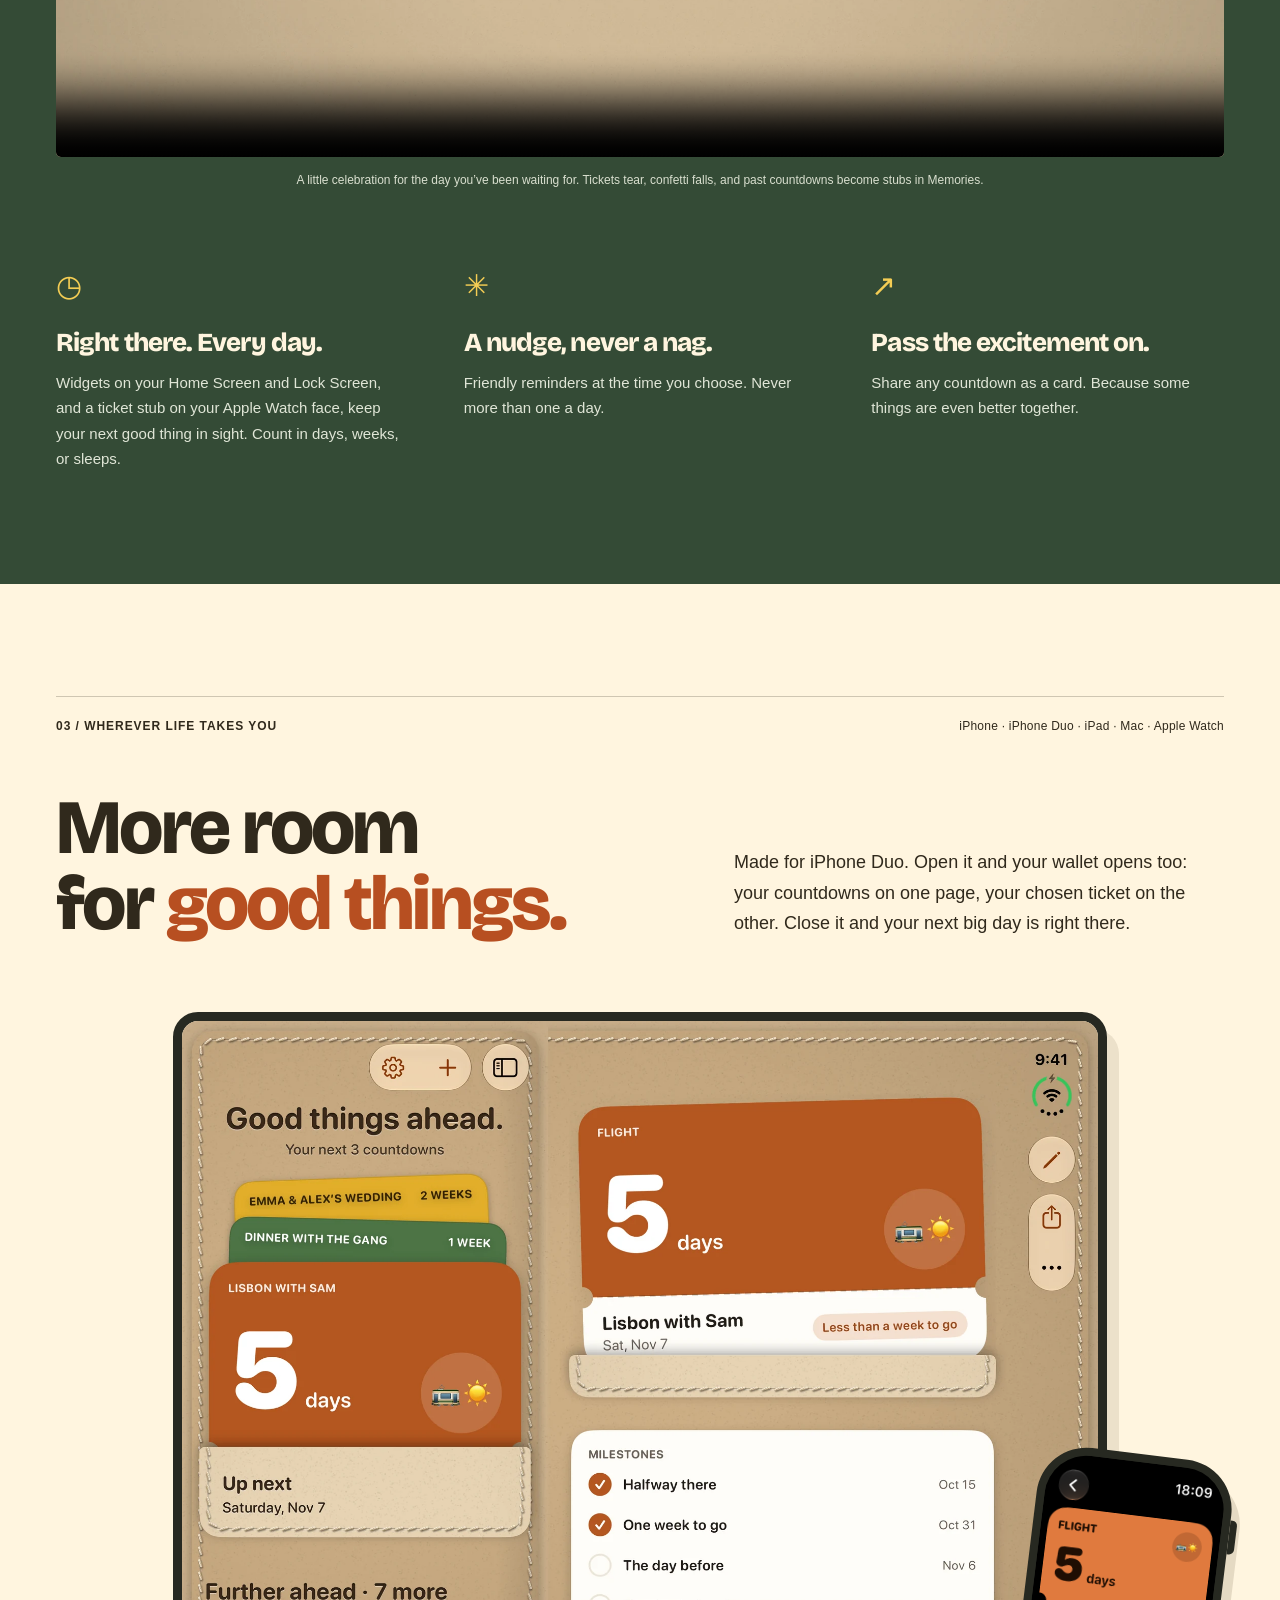
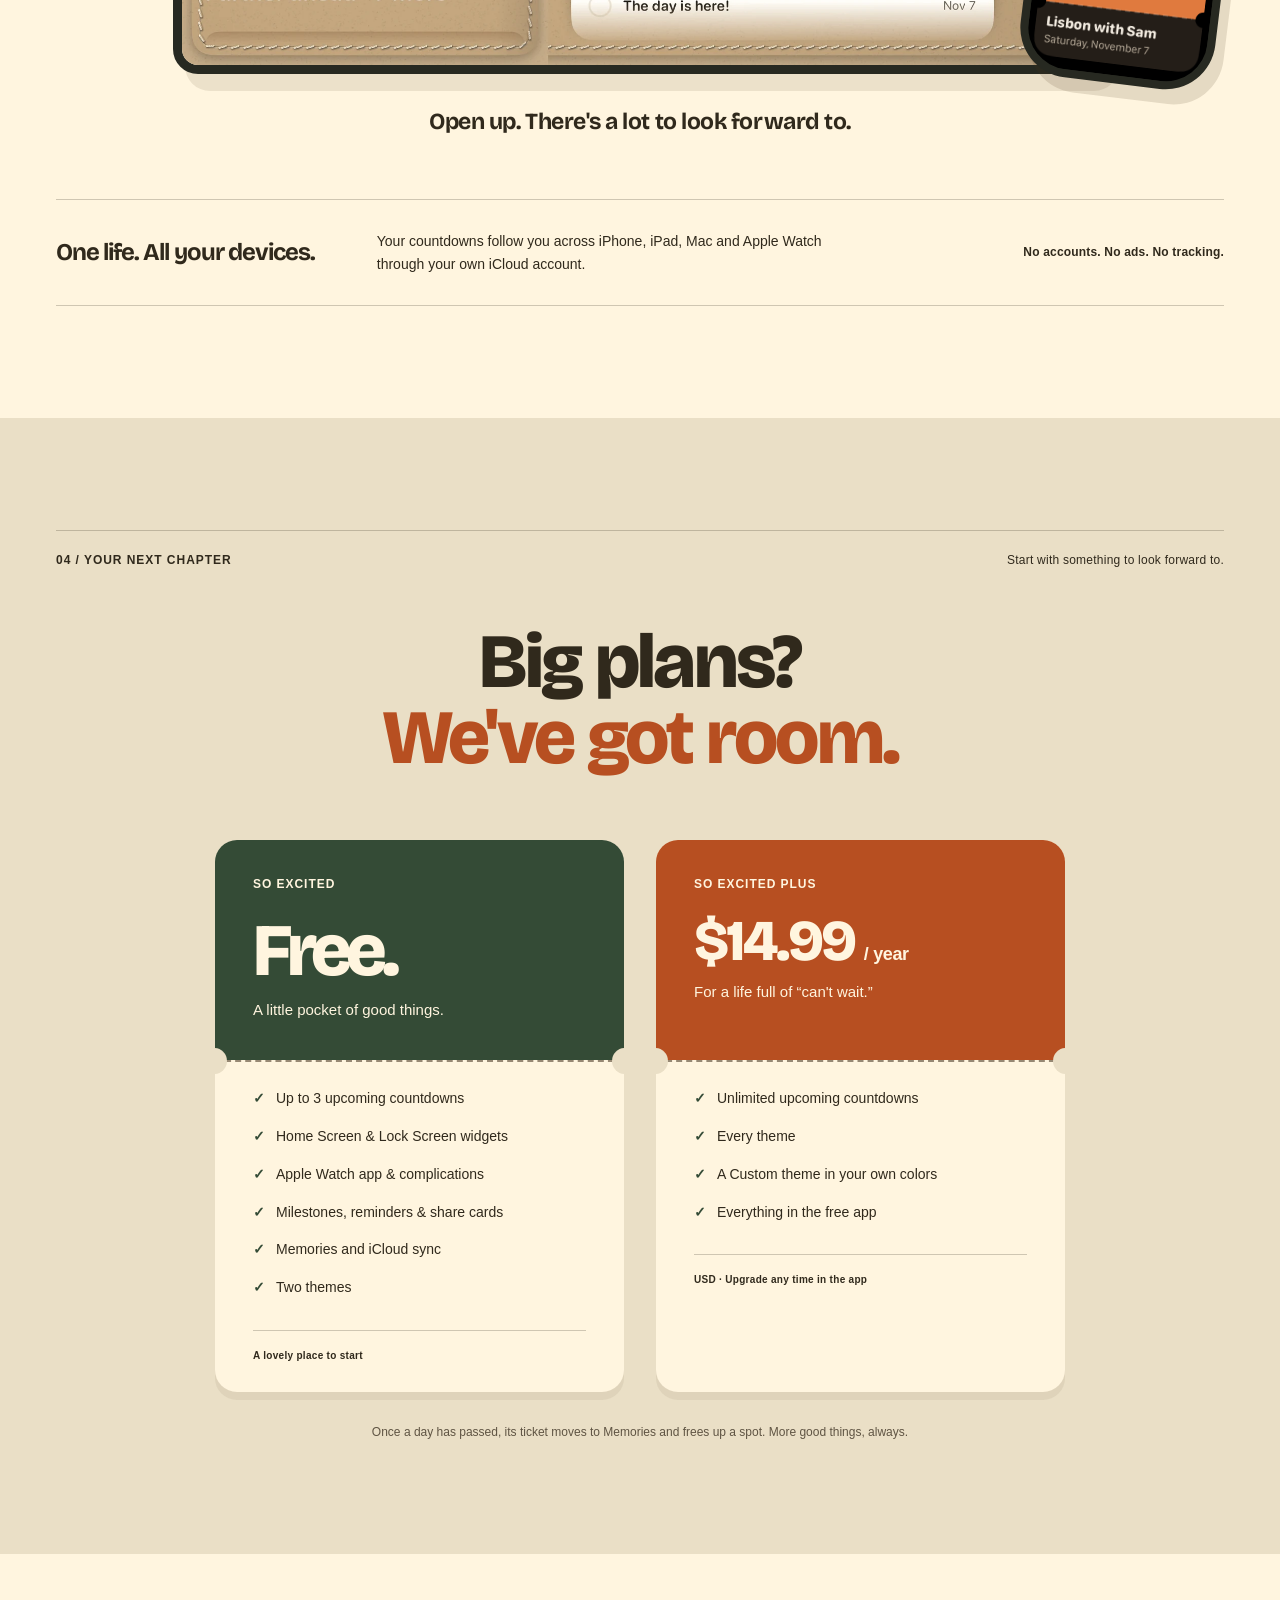
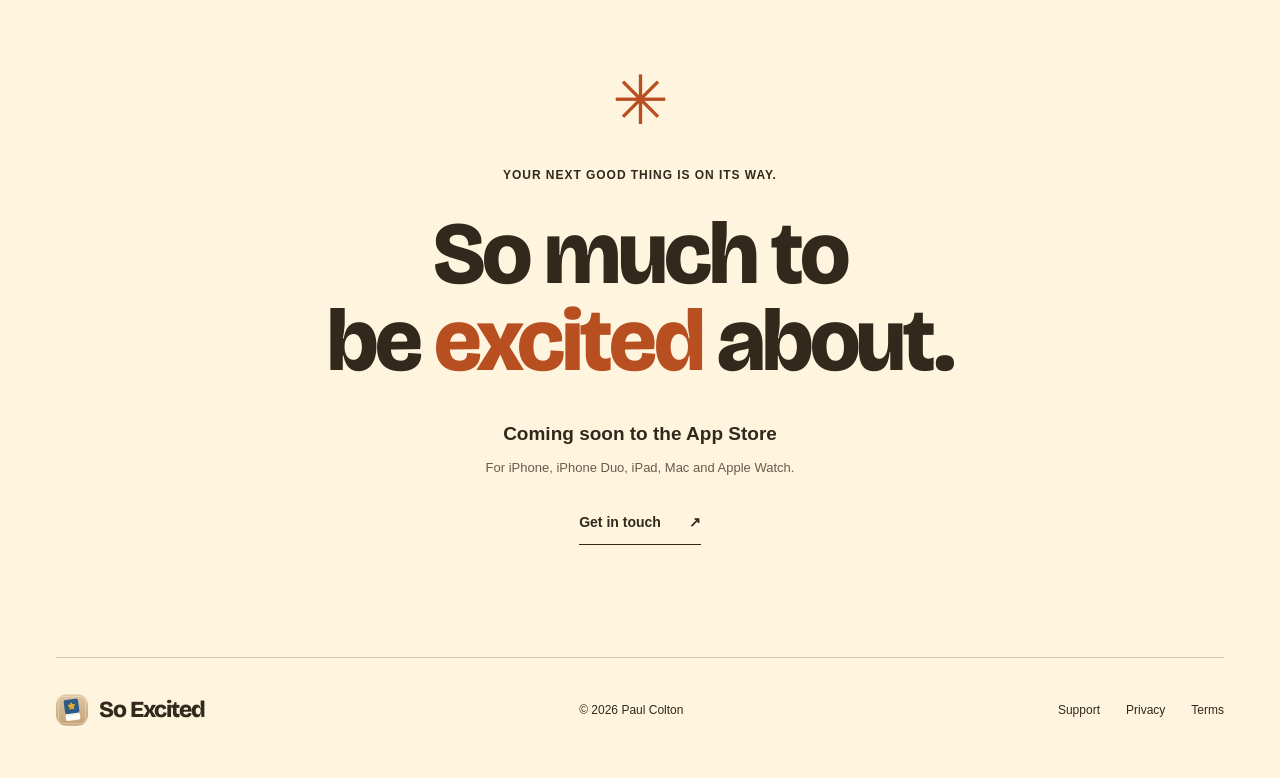
==== commit 57aec05c: "Show So Excited on Apple Watch beside the Duo Co-Authored-By: Claude Opus 5.5 <noreply@anthropic.com" ====
--- a/index.html
+++ b/index.html
@@ -12,7 +12,7 @@
   <link rel="preconnect" href="https://fonts.googleapis.com">
   <link rel="preconnect" href="https://fonts.gstatic.com" crossorigin>
   <link href="https://fonts.googleapis.com/css2?family=Bricolage+Grotesque:opsz,wght@12..96,600;12..96,700;12..96,800&display=swap" rel="stylesheet">
-  <link rel="stylesheet" href="home.css?v=20261010-center">
+  <link rel="stylesheet" href="home.css?v=20261023-watch">
   <script src="home.js?v=20261010-video" defer></script>
   <script src="store.js?v=20261012" defer></script>
 </head>
@@ -73,7 +73,7 @@
       <section class="devices section-space wrap" id="devices" aria-labelledby="devices-title">
         <div class="section-top"><span class="eyebrow">03 / Wherever life takes you</span><span class="section-note">iPhone · iPhone Duo · iPad · Mac · Apple Watch</span></div>
         <div class="devices-heading"><h2 id="devices-title">More room<br>for <em>good things.</em></h2><p>Made for iPhone Duo. Open it and your wallet opens too: your countdowns on one page, your chosen ticket on the other. Close it and your next big day is right there.</p></div>
-        <figure class="duo-display"><img src="media/duo-home.webp" alt="So Excited on the open iPhone Duo, with the wallet of upcoming events on the left and a large Lisbon countdown ticket on the right." width="1800" height="1266" loading="lazy"><figcaption>Open up. There's a lot to look forward to.</figcaption></figure>
+        <figure class="duo-display"><img src="media/duo-home.webp" alt="So Excited on the open iPhone Duo, with the wallet of upcoming events on the left and a large Lisbon countdown ticket on the right." width="1800" height="1266" loading="lazy"><figcaption>Open up. There's a lot to look forward to.</figcaption><div class="watch"><img src="media/watch-ticket.png" alt="So Excited on Apple Watch, showing the Lisbon with Sam ticket: 5 days to go, Saturday, November 7." width="416" height="496" loading="lazy"></div></figure>
         <div class="sync-line"><strong>One life. All your devices.</strong><p>Your countdowns follow you across iPhone, iPad, Mac and Apple Watch through your own iCloud account.</p><span>No accounts. No ads. No tracking.</span></div>
       </section>
 
--- a/home.css
+++ b/home.css
@@ -3,12 +3,12 @@
 .hero-shell{background:var(--orange);color:var(--cream);overflow:hidden}.site-header{padding-block:25px;display:flex;align-items:center;justify-content:space-between;gap:24px}.brand{display:flex;align-items:center;gap:11px;font-family:var(--display);font-weight:800;font-size:26px;letter-spacing:-.045em;white-space:nowrap}.brand img{border-radius:11px}.site-header nav{display:flex;gap:28px;font-size:14px;font-weight:600}.site-header nav a{padding-block:12px}.site-header nav a:hover,.site-footer nav a:hover{text-decoration:underline;text-underline-offset:5px}.nav-pill{border:1px solid #fff5df88;border-radius:28px;padding:11px 18px;font-size:13px;font-weight:600;white-space:nowrap}.nav-pill span{padding-left:18px}.hero{display:grid;grid-template-columns:1.2fr .8fr;gap:20px;align-items:center;min-height:748px;padding-top:36px;padding-bottom:92px}.hero-copy{position:relative;z-index:1}.hero-copy>.eyebrow{display:flex;align-items:center;gap:12px;margin-bottom:26px;letter-spacing:.045em}.mini-star{font-size:26px;line-height:1}.hero h1{font-size:clamp(68px,8.2vw,120px);line-height:.97;letter-spacing:-.04em}.hero h1 em{color:var(--yellow)}.hero-description{font-size:19px;line-height:1.55;margin-top:30px}.hero-actions{display:flex;align-items:flex-start;flex-direction:column;gap:15px;margin-top:27px}.button{display:inline-flex;justify-content:center;align-items:center;gap:28px;border-radius:32px;padding:16px 25px;min-height:56px;font-size:14px;font-weight:700;transition:transform .15s}.button:hover{transform:translateY(-3px)}.cream{background:var(--cream);color:var(--ink)}.availability{font-size:11px;letter-spacing:.015em;font-weight:500}.hero-visual{position:relative;justify-self:center;width:min(100%,360px);transform:rotate(7deg)}.phone{background:#171814;border:8px solid #171814;border-radius:48px;position:relative;overflow:hidden;box-shadow:13px 24px 0 #41261926}.phone img{border-radius:37px;width:100%}.island{position:absolute;background:#111;top:2.1%;width:27%;height:3%;left:36.5%;border-radius:30px}.hero-seal{background:var(--green);border:2px solid var(--cream);outline:6px solid var(--green);width:152px;height:152px;position:absolute;left:-74px;bottom:54px;border-radius:50%;display:flex;align-items:center;justify-content:center;flex-direction:column;text-align:center;transform:rotate(-20deg);box-shadow:4px 5px 0 #44250e20}.hero-seal span{font-size:8px;letter-spacing:.12em;font-weight:700}.hero-seal strong{font-family:var(--display);font-size:33px;line-height:.95;margin:10px 0;letter-spacing:-.04em}.hero-visual figcaption{position:absolute;right:-14px;bottom:-44px;transform:rotate(-7deg);font-size:12px;letter-spacing:.01em;font-weight:500;white-space:nowrap}.hero-visual figcaption span{font-size:23px;padding-right:5px}.event-band{background:var(--yellow);border-bottom:1px solid var(--ink);overflow:hidden}.event-band>div{display:flex;align-items:center;justify-content:center;gap:42px;width:max-content;min-width:100%;padding:18px 32px}.event-band span{font-family:var(--display);font-size:28px;letter-spacing:-.025em;font-weight:800;white-space:nowrap}.event-band b{font-size:28px;font-weight:400}
 .intro-heading,.devices-heading{display:grid;grid-template-columns:1.2fr 1fr;align-items:end;gap:80px}.intro-heading h2 em,.devices-heading h2 em,.plans h2 em{color:var(--orange)}.intro-heading p,.devices-heading p{font-size:18px;line-height:1.7;padding-bottom:3px}.product-explorer{display:grid;grid-template-columns:1fr 1fr;gap:80px;margin-top:65px;align-items:center}.explore-options{border-top:1px solid var(--line)}.explore-option{display:flex;width:100%;gap:22px;align-items:center;text-align:left;background:none;border:0;border-bottom:1px solid var(--line);padding:28px 0;color:var(--ink);cursor:pointer}.option-number{font-size:12px;align-self:flex-start;padding-top:8px;font-weight:600;color:#766a56}.explore-option strong{font-family:var(--display);display:block;font-size:25px;line-height:1.2;letter-spacing:-.04em}.explore-option small{display:block;font-size:13px;margin-top:6px;color:#665c4b}.option-arrow{margin-left:auto;min-width:38px;height:38px;display:grid;place-items:center;border-radius:50%;font-size:22px}.explore-option.selected .option-arrow{background:var(--orange);color:var(--cream)}.explore-option.selected strong{color:var(--orange)}.explore-option:hover strong{text-decoration:underline;text-underline-offset:5px}.explorer-caption{margin-top:38px}.explorer-caption h3{font-size:24px;margin-bottom:12px;line-height:1.1}.explorer-caption p{font-size:15px;color:#665c4b;min-height:80px}.explorer-stage{position:relative;background:var(--green);padding:46px 30px 34px;overflow:hidden;border-radius:4px;min-height:662px;display:flex;align-items:center;justify-content:center;flex-direction:column;gap:24px}.stage-word{font-family:var(--display);font-size:111px;line-height:.88;letter-spacing:-.07em;font-weight:800;color:#ffffff12;position:absolute;left:24px;top:54px;transform:rotate(-9deg)}.explorer-phone{width:244px;border-width:6px;border-radius:35px;transform:rotate(5deg);box-shadow:12px 18px 0 #00000024}.explorer-phone img{border-radius:29px}.stage-label{position:relative;color:var(--cream);font-size:10px;margin-top:4px}
 .dayof{background:var(--green);color:var(--cream)}.dayof .section-top{border-color:#fff5df4d}.dayof-heading{display:grid;grid-template-columns:1.3fr 1fr;align-items:center;gap:80px;margin-bottom:62px}.dayof-heading h2{font-size:clamp(50px,6.5vw,93px)}.dayof-heading h2 span{color:var(--yellow)}.dayof-heading p{font-size:17px}.dayof-heading p+p{margin-top:20px}.celebration video{width:100%;aspect-ratio:16/9;object-fit:contain;background:#d6c3a1;display:block;border-radius:5px}.celebration figcaption{font-size:12px;color:#d9dfcf;margin-top:14px;text-align:center}.everyday-notes{display:grid;grid-template-columns:repeat(3,1fr);gap:55px;margin-top:72px}.everyday-notes>div>span{font-size:30px;color:var(--yellow)}.everyday-notes h3{font-size:26px;line-height:1.1;margin-block:19px 12px}.everyday-notes p{font-size:15px;color:#e0e6d7;line-height:1.7}
-.devices-heading{gap:90px}.duo-display{margin-top:70px;padding:0 10%;text-align:center}.duo-display>img{width:100%;height:auto;border:9px solid #272921;border-radius:25px;box-shadow:12px 17px 0 #49351a1a}.duo-display figcaption{font-family:var(--display);font-size:23px;font-weight:700;margin-top:30px;letter-spacing:-.02em}.sync-line{display:grid;grid-template-columns:.8fr 1.3fr 1fr;gap:40px;align-items:center;border-block:1px solid var(--line);margin-top:58px;padding-block:30px}.sync-line strong{font-family:var(--display);font-size:24px;line-height:1.15;letter-spacing:-.04em}.sync-line p{font-size:14px}.sync-line span{font-size:12px;font-weight:600;text-align:right;letter-spacing:.015em}
+.devices-heading{gap:90px}.duo-display{position:relative;margin-top:70px;padding:0 10%;text-align:center}.watch{position:absolute;right:0;bottom:58px;width:196px;padding:8px;background:#272921;border-radius:50px;transform:rotate(7deg);box-shadow:10px 14px 0 #49351a24}.watch::after{content:"";position:absolute;right:-7px;top:24%;width:7px;height:34px;background:#272921;border-radius:0 5px 5px 0}.watch img{display:block;width:100%;height:auto;border-radius:42px}.duo-display>img{width:100%;height:auto;border:9px solid #272921;border-radius:25px;box-shadow:12px 17px 0 #49351a1a}.duo-display figcaption{font-family:var(--display);font-size:23px;font-weight:700;margin-top:30px;letter-spacing:-.02em}.sync-line{display:grid;grid-template-columns:.8fr 1.3fr 1fr;gap:40px;align-items:center;border-block:1px solid var(--line);margin-top:58px;padding-block:30px}.sync-line strong{font-family:var(--display);font-size:24px;line-height:1.15;letter-spacing:-.04em}.sync-line p{font-size:14px}.sync-line span{font-size:12px;font-weight:600;text-align:right;letter-spacing:.015em}
 .plans{background:#eadfc6}.plans h2{text-align:center}.plan-grid{display:grid;grid-template-columns:1fr 1fr;gap:32px;width:min(850px,100%);margin:64px auto 0}.plan-ticket{background:var(--cream);border-radius:22px;overflow:hidden;box-shadow:0 8px 0 #4f3d2112}.plan-top{padding:35px 38px;background:var(--green);color:var(--cream)}.plan-top h3{font-size:74px;line-height:1.1;letter-spacing:-.07em;margin-top:16px}.plan-top>p:last-child{font-size:15px;margin-top:6px}.plus .plan-top{background:var(--orange)}.plan-stub{padding:25px 38px 28px;position:relative;border-top:2px dashed #968873}.plan-stub:before,.plan-stub:after{content:"";width:26px;height:26px;background:#eadfc6;border-radius:50%;position:absolute;top:-14px}.plan-stub:before{left:-14px}.plan-stub:after{right:-14px}.plan-stub ul{margin:0;padding:0;list-style:none}.plan-stub li{position:relative;font-size:14px;line-height:1.7;margin-bottom:14px;padding-left:23px}.plan-stub li:before{content:"✓";position:absolute;left:0;color:var(--green);font-weight:700}.plan-status{display:block;font-size:10px;letter-spacing:.03em;margin-top:30px;padding-top:17px;border-top:1px solid var(--line)}.plan-footnote{text-align:center;font-size:12px;max-width:550px;margin:30px auto 0;line-height:1.7;color:#5f5443}
 .closing{text-align:center}.closing-star{color:var(--orange);font-size:68px;line-height:1;display:block;margin-bottom:32px}.closing>p{margin-inline:auto}.closing h2{font-size:clamp(50px,6.9vw,98px);margin-top:25px}.closing h2 em{color:var(--orange)}.closing-availability{font-size:19px;font-weight:700;margin-top:34px}.closing-availability+p{font-size:13px;margin-top:4px;color:#665c4b}.text-link{display:inline-flex;align-items:center;gap:28px;margin-top:22px;border-bottom:1px solid currentColor;min-height:44px;font-size:14px;font-weight:700}.site-footer{display:flex;align-items:center;justify-content:space-between;gap:25px;border-top:1px solid var(--line);padding-block:30px 45px;font-size:12px}.site-footer .brand{font-size:23px}.site-footer nav{display:flex;gap:26px}.site-footer nav a{padding-block:13px}
 @media(min-width:1600px){.hero{min-height:820px;padding-top:50px;padding-bottom:110px}.hero-visual{width:370px}}
-@media(max-width:1100px){.wrap{width:calc(100% - 72px)}.nav-pill{display:none}.hero{grid-template-columns:1.1fr .9fr;gap:40px;min-height:680px}.hero h1{font-size:8.5vw}.hero-visual{width:290px}.hero-description{font-size:17px}.hero-seal{width:120px;height:120px;left:-42px;bottom:50px}.hero-seal strong{font-size:27px}.hero-seal span{font-size:6px}.hero-visual figcaption{font-size:10px}.hero-copy>.eyebrow{font-size:10px}.intro-heading,.devices-heading,.dayof-heading{gap:50px}.product-explorer{gap:45px}.explore-option{gap:15px}.explore-option strong{font-size:22px}.explorer-stage{min-height:640px}.everyday-notes{gap:35px}.sync-line{gap:24px}.sync-line span{font-size:11px}.duo-display{padding:0 5%}.section-space{padding-block:85px}}
-@media(max-width:760px){.wrap{width:calc(100% - 40px)}.site-header{padding-block:20px}.site-header .brand{font-size:24px}.site-header .brand img{width:36px;height:36px}.site-header nav{gap:16px;font-size:12px}.site-header nav a:nth-child(2){display:none}.hero{grid-template-columns:1fr;text-align:center;gap:55px;padding-top:32px;padding-bottom:75px}.hero-copy>.eyebrow{justify-content:center;margin-bottom:20px;font-size:10px}.hero h1{font-size:clamp(58px,13.7vw,98px);line-height:.97}.hero-description{font-size:16px;margin-inline:auto;margin-top:25px}.hero-actions{align-items:center;margin-top:23px}.button{font-size:13px;padding:14px 22px}.hero-visual{width:257px;margin-bottom:25px;transform:rotate(5deg)}.hero-seal{left:-31px;bottom:40px}.phone{border-width:6px;border-radius:38px}.phone img{border-radius:31px}.hero-visual figcaption{right:-10px;bottom:-36px;transform:rotate(-5deg)}.event-band>div{justify-content:flex-start;gap:24px;padding:16px 22px}.event-band span,.event-band b{font-size:24px}.section-space{padding-block:64px}.section-top{margin-bottom:36px;padding-top:15px}.section-top>.eyebrow{font-size:10px}.section-note{display:none}.intro-heading,.devices-heading,.dayof-heading{grid-template-columns:1fr;gap:25px}.intro-heading p,.devices-heading p{font-size:16px;max-width:44ch}.product-explorer{grid-template-columns:1fr;gap:35px;margin-top:35px}.explorer-copy{display:contents}.explore-options{order:1}.explorer-stage{order:2;min-height:620px}.explorer-caption{order:3;margin-top:0}.explorer-caption p{min-height:0}.explore-option{padding:20px 0}.explore-option strong{font-size:21px}.explore-option small{font-size:12px}.option-number{font-size:10px}.explorer-phone{width:238px;transform:rotate(4deg);border-radius:34px}.explorer-phone img{border-radius:28px}.stage-word{font-size:100px}.dayof-heading{margin-bottom:35px}.dayof-heading p{font-size:15px}.dayof-heading h2{font-size:64px}.dayof-heading p+p{margin-top:14px}.celebration figcaption{font-size:11px;text-align:left}.everyday-notes{grid-template-columns:1fr;gap:29px;margin-top:45px}.everyday-notes>div{display:grid;grid-template-columns:34px 1fr;column-gap:18px;align-items:start}.everyday-notes>div>span{font-size:28px;grid-row:1/3}.everyday-notes h3{font-size:24px;margin-block:4px 10px}.everyday-notes p{font-size:14px}.duo-display{padding:0;margin-top:35px}.duo-display>img{border-width:6px;border-radius:15px;box-shadow:7px 10px 0 #49351a1a}.duo-display figcaption{font-size:18px;margin-top:24px}.sync-line{grid-template-columns:1fr;gap:14px;text-align:center;margin-top:35px;padding-block:27px}.sync-line p{margin-inline:auto;max-width:37ch}.sync-line span{text-align:center}.sync-line strong{font-size:23px}.plan-grid{grid-template-columns:1fr;gap:28px;margin-top:36px;max-width:420px}.plan-top{padding:28px 30px}.plan-top h3{font-size:67px}.plan-stub{padding:23px 30px}.plan-footnote{max-width:33ch}.closing-star{font-size:54px;margin-bottom:22px}.closing h2{font-size:clamp(46px,11vw,70px)}.closing .eyebrow{font-size:10px}.closing-availability{font-size:17px;margin-top:27px}.site-footer{flex-wrap:wrap;padding-block:25px 32px;row-gap:22px}.site-footer>.brand{font-size:22px}.site-footer>span{font-size:10px}.site-footer nav{width:100%;justify-content:center}.site-footer nav a{font-size:12px}}
+@media(max-width:1100px){.wrap{width:calc(100% - 72px)}.nav-pill{display:none}.hero{grid-template-columns:1.1fr .9fr;gap:40px;min-height:680px}.hero h1{font-size:8.5vw}.hero-visual{width:290px}.hero-description{font-size:17px}.hero-seal{width:120px;height:120px;left:-42px;bottom:50px}.hero-seal strong{font-size:27px}.hero-seal span{font-size:6px}.hero-visual figcaption{font-size:10px}.hero-copy>.eyebrow{font-size:10px}.intro-heading,.devices-heading,.dayof-heading{gap:50px}.product-explorer{gap:45px}.explore-option{gap:15px}.explore-option strong{font-size:22px}.explorer-stage{min-height:640px}.everyday-notes{gap:35px}.sync-line{gap:24px}.sync-line span{font-size:11px}.duo-display{padding:0 5%}.watch{width:132px;right:0;bottom:60px;border-radius:36px;padding:6px}.watch img{border-radius:30px}.section-space{padding-block:85px}}
+@media(max-width:760px){.wrap{width:calc(100% - 40px)}.site-header{padding-block:20px}.site-header .brand{font-size:24px}.site-header .brand img{width:36px;height:36px}.site-header nav{gap:16px;font-size:12px}.site-header nav a:nth-child(2){display:none}.hero{grid-template-columns:1fr;text-align:center;gap:55px;padding-top:32px;padding-bottom:75px}.hero-copy>.eyebrow{justify-content:center;margin-bottom:20px;font-size:10px}.hero h1{font-size:clamp(58px,13.7vw,98px);line-height:.97}.hero-description{font-size:16px;margin-inline:auto;margin-top:25px}.hero-actions{align-items:center;margin-top:23px}.button{font-size:13px;padding:14px 22px}.hero-visual{width:257px;margin-bottom:25px;transform:rotate(5deg)}.hero-seal{left:-31px;bottom:40px}.phone{border-width:6px;border-radius:38px}.phone img{border-radius:31px}.hero-visual figcaption{right:-10px;bottom:-36px;transform:rotate(-5deg)}.event-band>div{justify-content:flex-start;gap:24px;padding:16px 22px}.event-band span,.event-band b{font-size:24px}.section-space{padding-block:64px}.section-top{margin-bottom:36px;padding-top:15px}.section-top>.eyebrow{font-size:10px}.section-note{display:none}.intro-heading,.devices-heading,.dayof-heading{grid-template-columns:1fr;gap:25px}.intro-heading p,.devices-heading p{font-size:16px;max-width:44ch}.product-explorer{grid-template-columns:1fr;gap:35px;margin-top:35px}.explorer-copy{display:contents}.explore-options{order:1}.explorer-stage{order:2;min-height:620px}.explorer-caption{order:3;margin-top:0}.explorer-caption p{min-height:0}.explore-option{padding:20px 0}.explore-option strong{font-size:21px}.explore-option small{font-size:12px}.option-number{font-size:10px}.explorer-phone{width:238px;transform:rotate(4deg);border-radius:34px}.explorer-phone img{border-radius:28px}.stage-word{font-size:100px}.dayof-heading{margin-bottom:35px}.dayof-heading p{font-size:15px}.dayof-heading h2{font-size:64px}.dayof-heading p+p{margin-top:14px}.celebration figcaption{font-size:11px;text-align:left}.everyday-notes{grid-template-columns:1fr;gap:29px;margin-top:45px}.everyday-notes>div{display:grid;grid-template-columns:34px 1fr;column-gap:18px;align-items:start}.everyday-notes>div>span{font-size:28px;grid-row:1/3}.everyday-notes h3{font-size:24px;margin-block:4px 10px}.everyday-notes p{font-size:14px}.duo-display{padding:0;margin-top:35px}.duo-display>img{border-width:6px;border-radius:15px;box-shadow:7px 10px 0 #49351a1a}.duo-display figcaption{font-size:18px;margin-top:24px}.watch{position:relative;right:auto;bottom:auto;width:128px;margin:30px auto 0;transform:rotate(5deg)}.sync-line{grid-template-columns:1fr;gap:14px;text-align:center;margin-top:35px;padding-block:27px}.sync-line p{margin-inline:auto;max-width:37ch}.sync-line span{text-align:center}.sync-line strong{font-size:23px}.plan-grid{grid-template-columns:1fr;gap:28px;margin-top:36px;max-width:420px}.plan-top{padding:28px 30px}.plan-top h3{font-size:67px}.plan-stub{padding:23px 30px}.plan-footnote{max-width:33ch}.closing-star{font-size:54px;margin-bottom:22px}.closing h2{font-size:clamp(46px,11vw,70px)}.closing .eyebrow{font-size:10px}.closing-availability{font-size:17px;margin-top:27px}.site-footer{flex-wrap:wrap;padding-block:25px 32px;row-gap:22px}.site-footer>.brand{font-size:22px}.site-footer>span{font-size:10px}.site-footer nav{width:100%;justify-content:center}.site-footer nav a{font-size:12px}}
 @media(max-width:375px){.wrap{width:calc(100% - 32px)}.site-header nav{gap:12px}.site-header nav a:first-child{display:none}.hero h1{font-size:55px}.hero-visual{width:236px}.hero-seal{left:-26px;width:108px;height:108px}.hero-seal strong{font-size:24px}.hero-copy>.eyebrow{font-size:9px}.mini-star{font-size:22px}.explorer-stage{padding-inline:15px}.explore-option strong{font-size:19px}}
 @media(prefers-reduced-motion:reduce){html{scroll-behavior:auto}*,*:before,*:after{transition:none!important;animation:none!important}.button:hover{transform:none}}
 
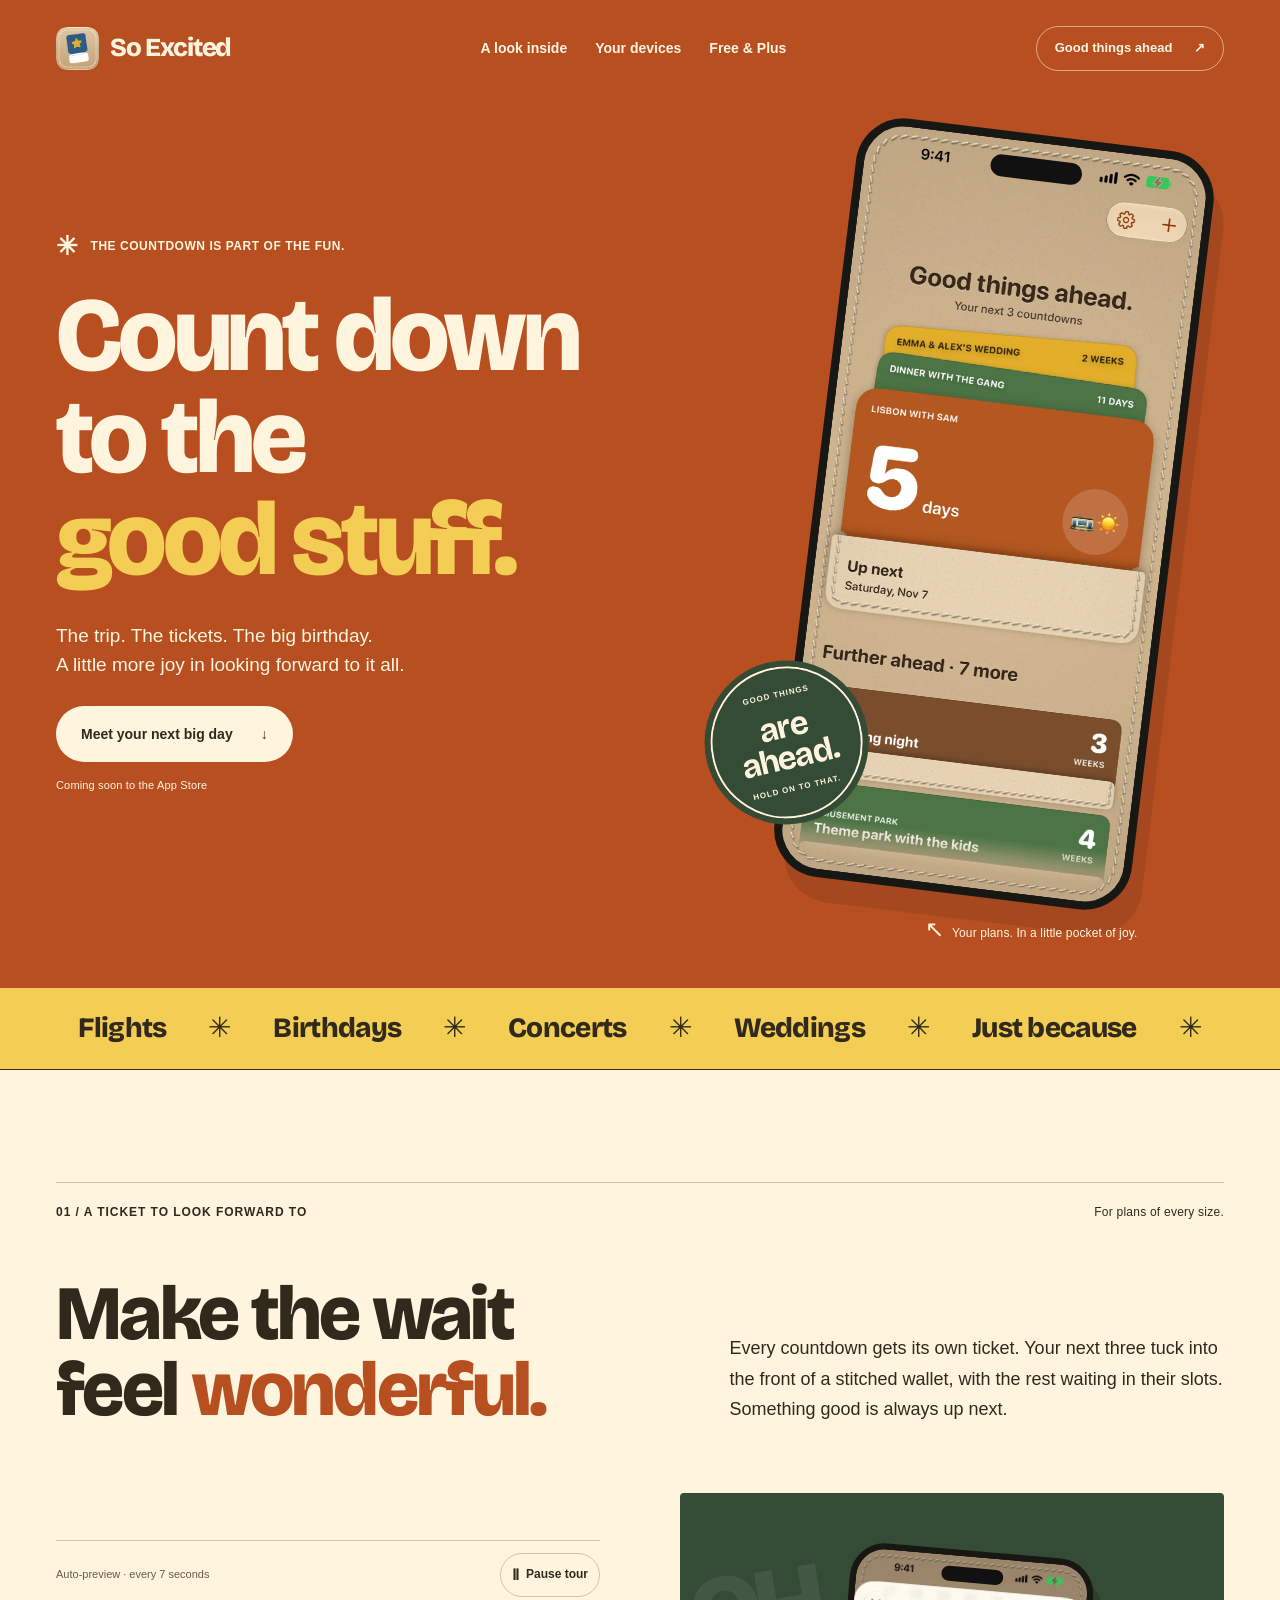
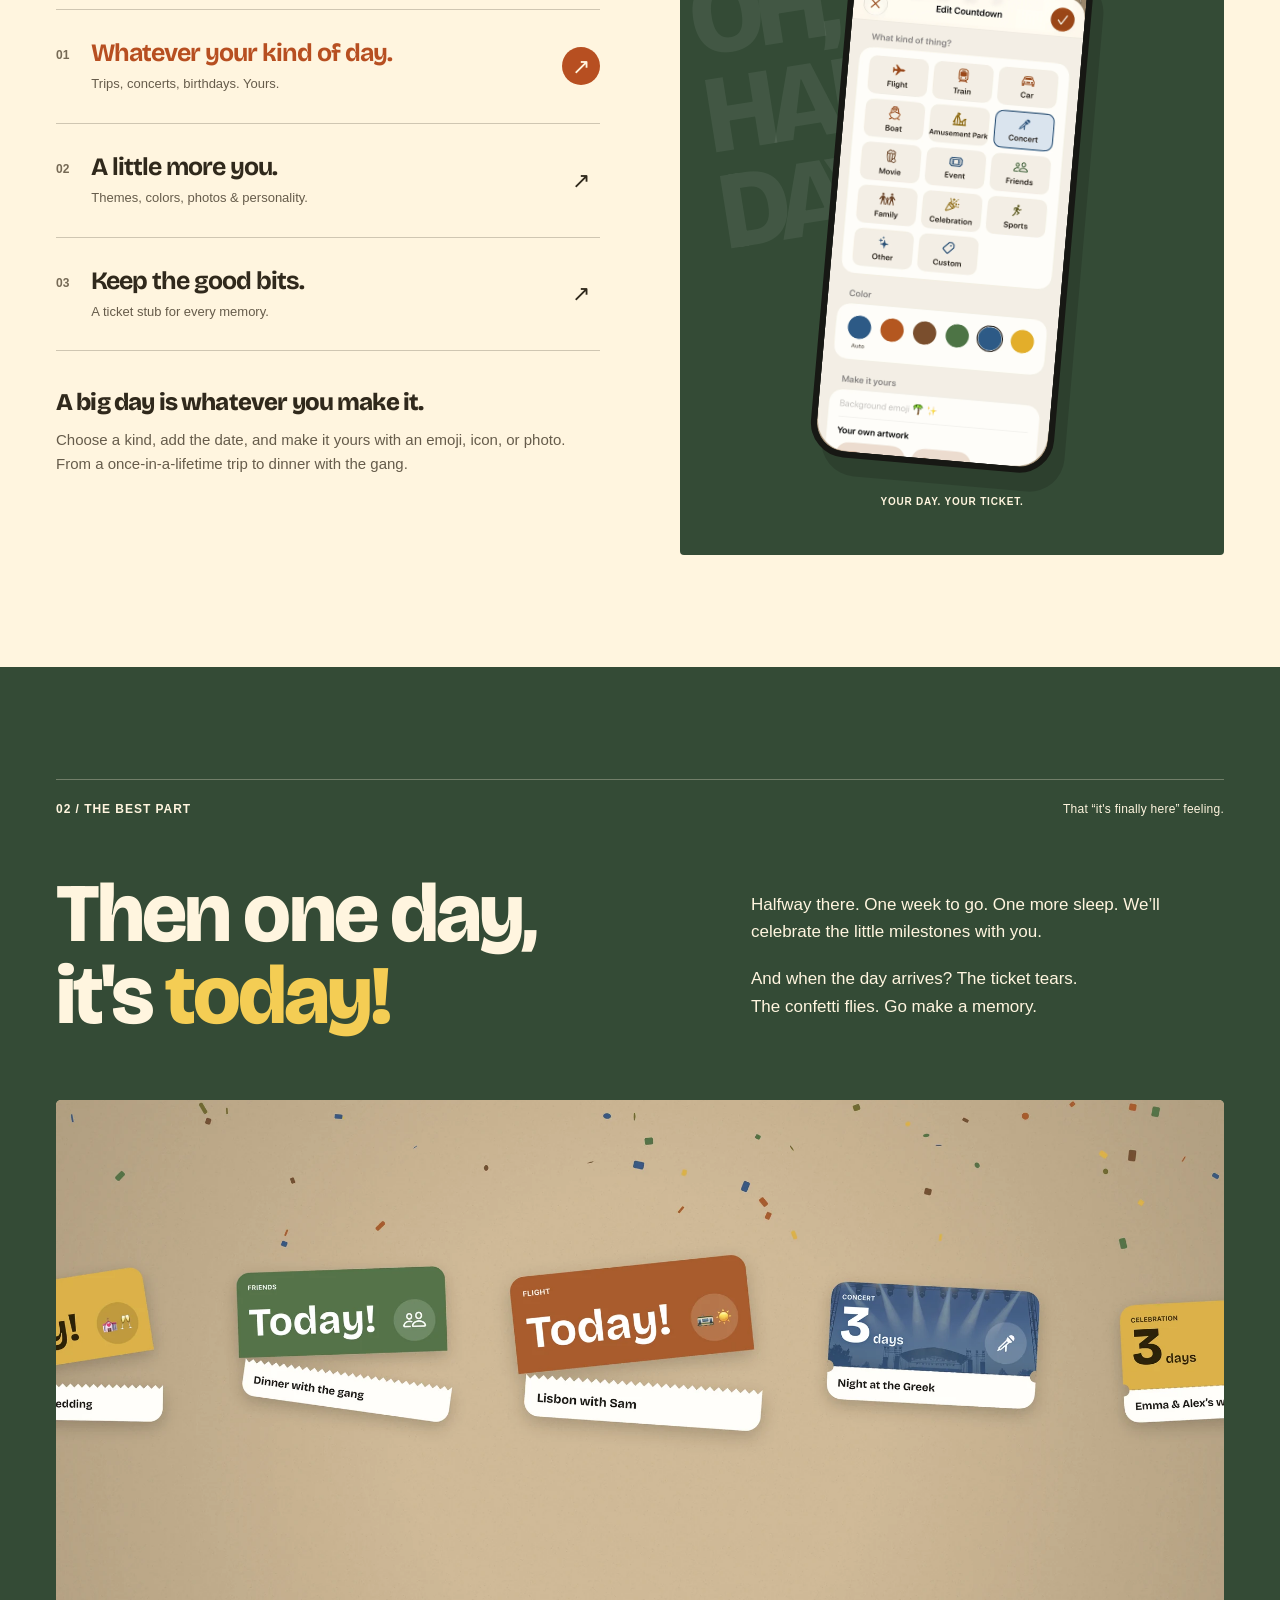
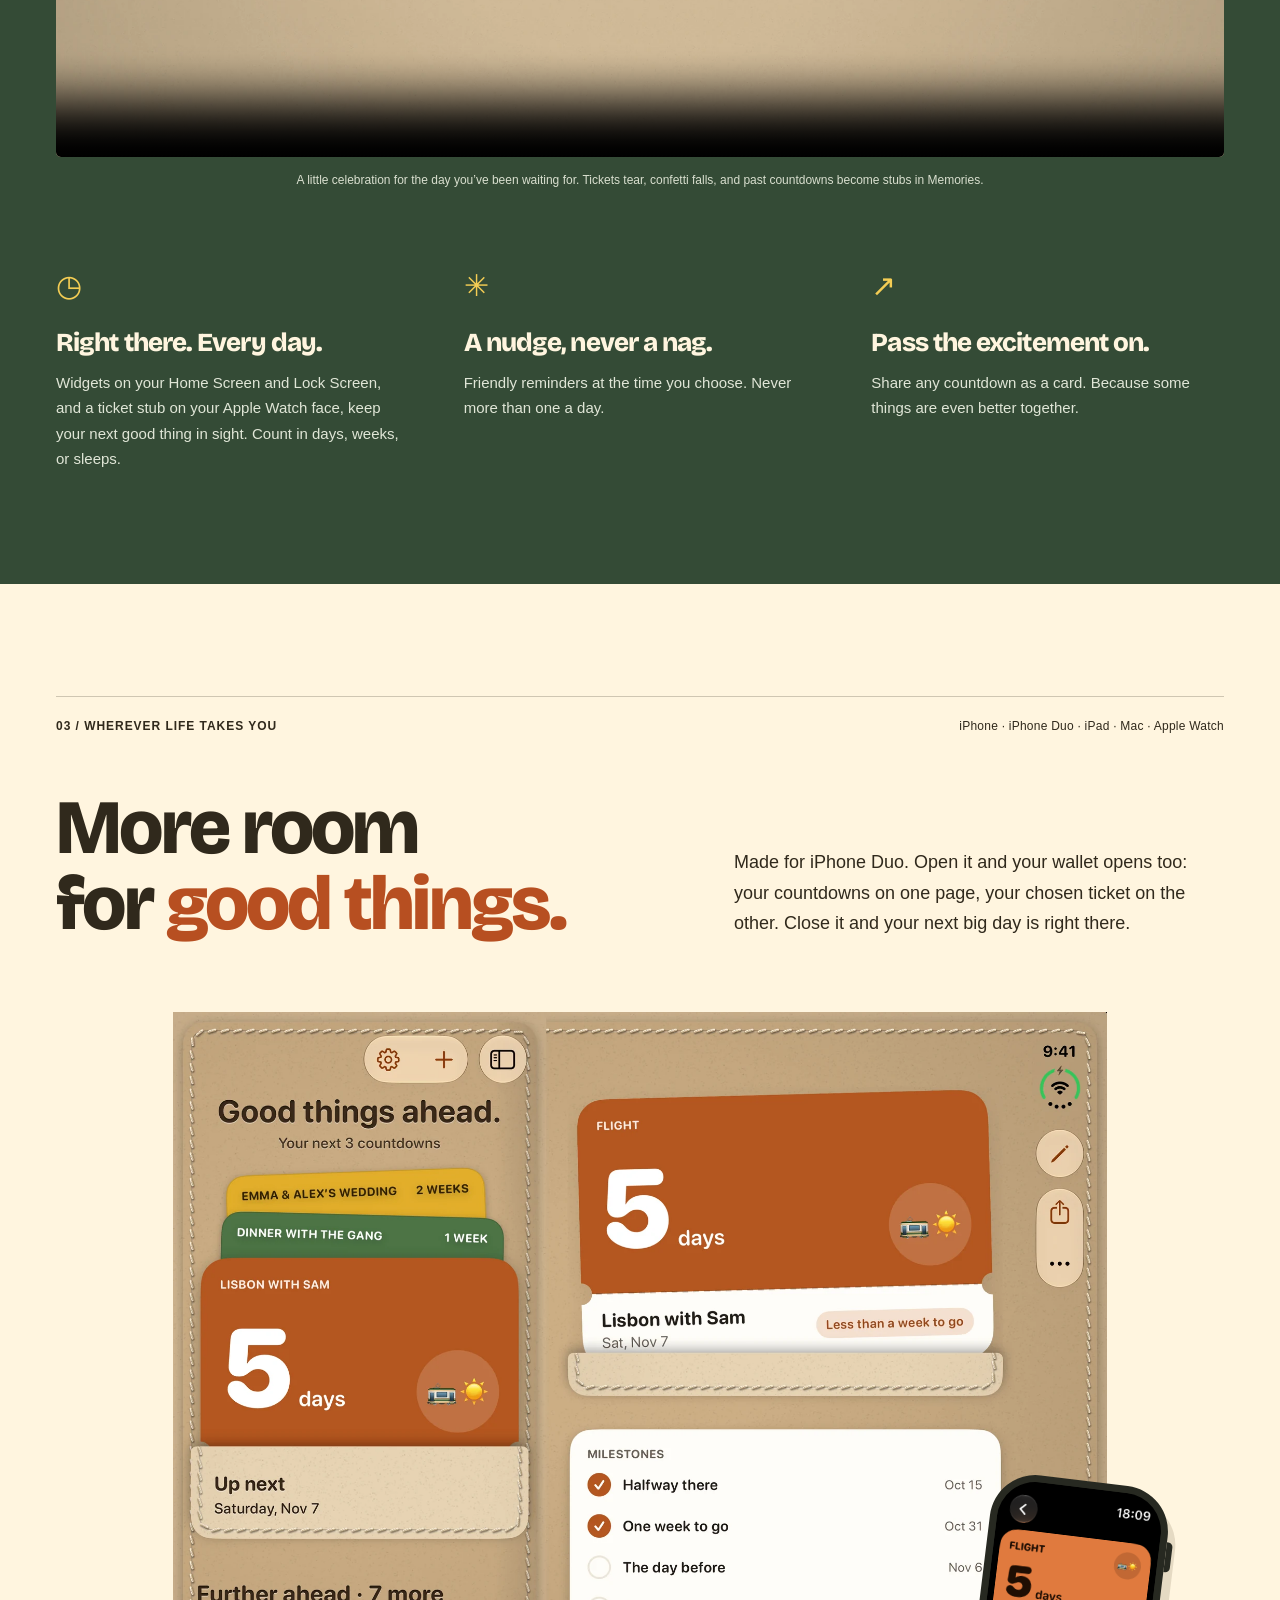
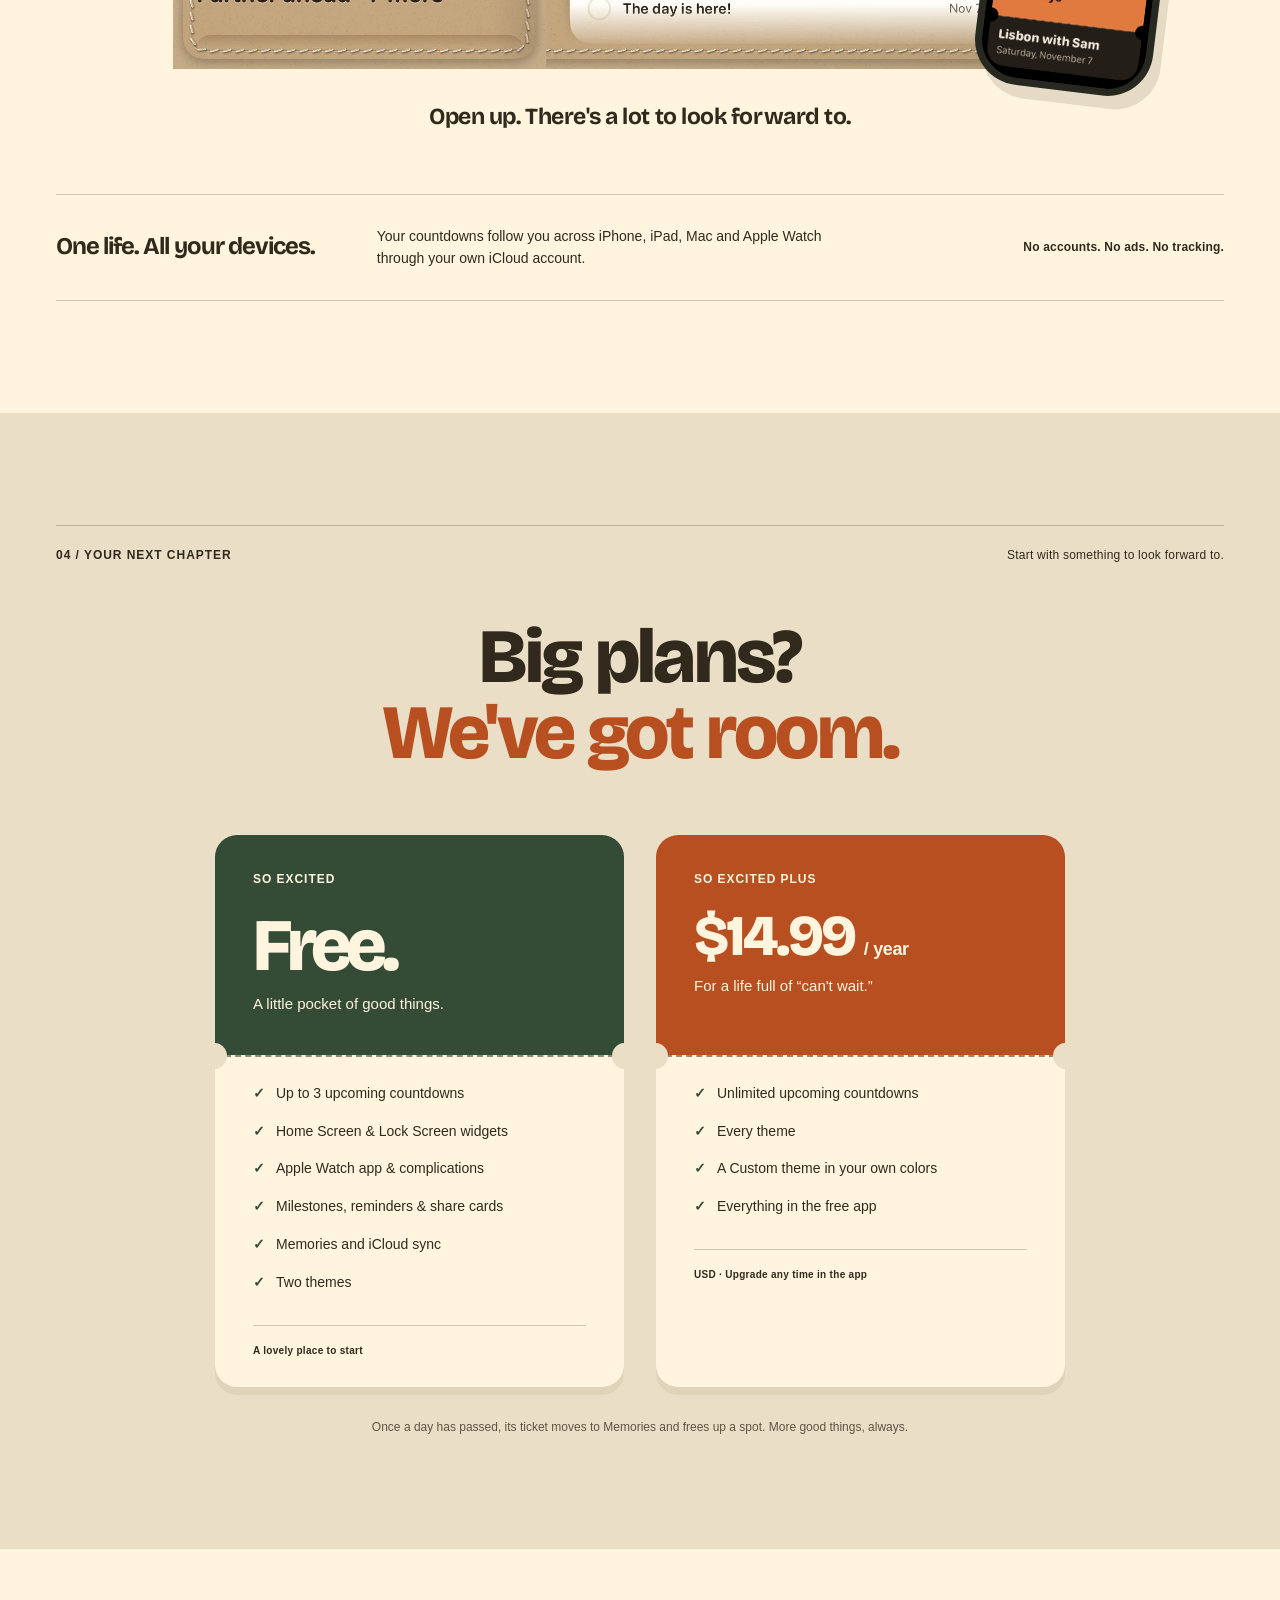
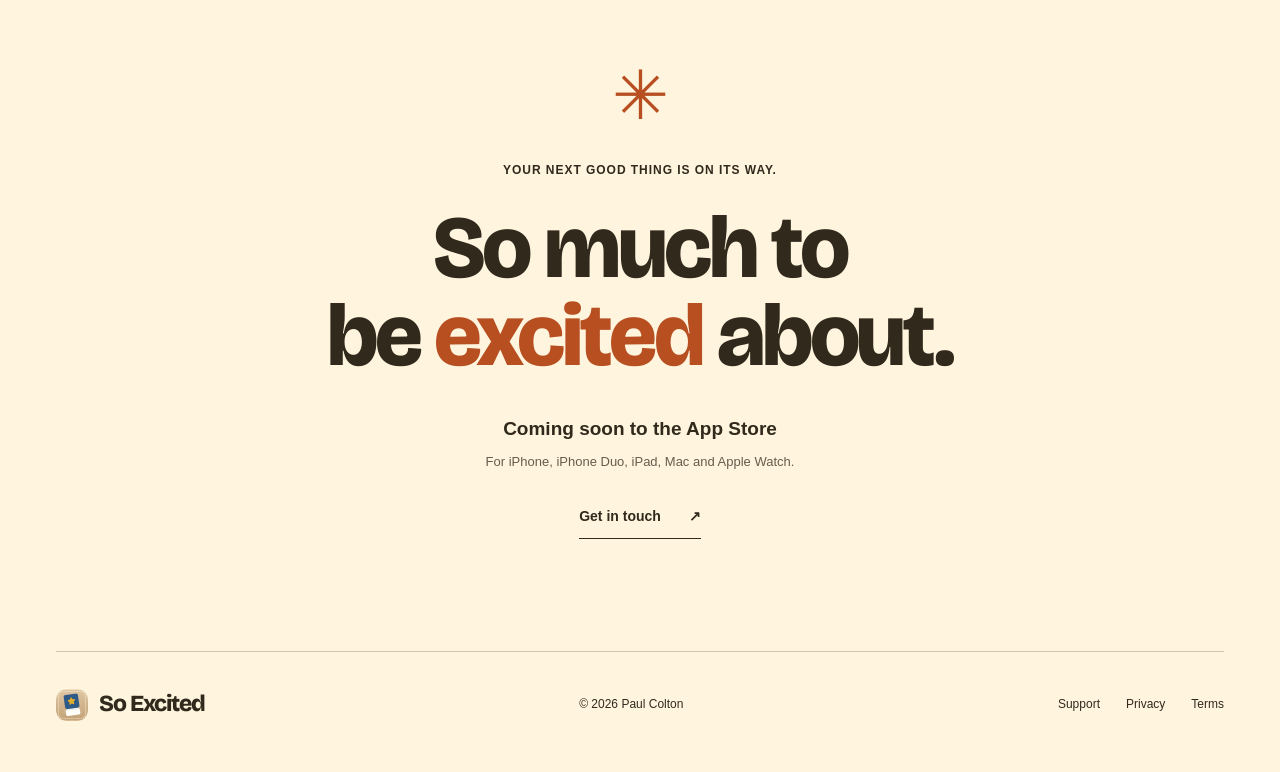
==== commit 2f078bc3: "Keep the watch on the Duo's corner at every width Co-Authored-By: Claude Opus 5.5 <noreply@anthropic" ====
--- a/index.html
+++ b/index.html
@@ -12,7 +12,7 @@
   <link rel="preconnect" href="https://fonts.googleapis.com">
   <link rel="preconnect" href="https://fonts.gstatic.com" crossorigin>
   <link href="https://fonts.googleapis.com/css2?family=Bricolage+Grotesque:opsz,wght@12..96,600;12..96,700;12..96,800&display=swap" rel="stylesheet">
-  <link rel="stylesheet" href="home.css?v=20261023-watch">
+  <link rel="stylesheet" href="home.css?v=20261023-watch3">
   <script src="home.js?v=20261010-video" defer></script>
   <script src="store.js?v=20261012" defer></script>
 </head>
@@ -73,7 +73,7 @@
       <section class="devices section-space wrap" id="devices" aria-labelledby="devices-title">
         <div class="section-top"><span class="eyebrow">03 / Wherever life takes you</span><span class="section-note">iPhone · iPhone Duo · iPad · Mac · Apple Watch</span></div>
         <div class="devices-heading"><h2 id="devices-title">More room<br>for <em>good things.</em></h2><p>Made for iPhone Duo. Open it and your wallet opens too: your countdowns on one page, your chosen ticket on the other. Close it and your next big day is right there.</p></div>
-        <figure class="duo-display"><img src="media/duo-home.webp" alt="So Excited on the open iPhone Duo, with the wallet of upcoming events on the left and a large Lisbon countdown ticket on the right." width="1800" height="1266" loading="lazy"><figcaption>Open up. There's a lot to look forward to.</figcaption><div class="watch"><img src="media/watch-ticket.png" alt="So Excited on Apple Watch, showing the Lisbon with Sam ticket: 5 days to go, Saturday, November 7." width="416" height="496" loading="lazy"></div></figure>
+        <figure class="duo-display"><div class="duo-frame"><img src="media/duo-home.webp" alt="So Excited on the open iPhone Duo, with the wallet of upcoming events on the left and a large Lisbon countdown ticket on the right." width="1800" height="1266" loading="lazy"><div class="watch"><img src="media/watch-ticket.png" alt="So Excited on Apple Watch, showing the Lisbon with Sam ticket: 5 days to go, Saturday, November 7." width="416" height="496" loading="lazy"></div></div><figcaption>Open up. There's a lot to look forward to.</figcaption></figure>
         <div class="sync-line"><strong>One life. All your devices.</strong><p>Your countdowns follow you across iPhone, iPad, Mac and Apple Watch through your own iCloud account.</p><span>No accounts. No ads. No tracking.</span></div>
       </section>
 
--- a/home.css
+++ b/home.css
@@ -3,12 +3,12 @@
 .hero-shell{background:var(--orange);color:var(--cream);overflow:hidden}.site-header{padding-block:25px;display:flex;align-items:center;justify-content:space-between;gap:24px}.brand{display:flex;align-items:center;gap:11px;font-family:var(--display);font-weight:800;font-size:26px;letter-spacing:-.045em;white-space:nowrap}.brand img{border-radius:11px}.site-header nav{display:flex;gap:28px;font-size:14px;font-weight:600}.site-header nav a{padding-block:12px}.site-header nav a:hover,.site-footer nav a:hover{text-decoration:underline;text-underline-offset:5px}.nav-pill{border:1px solid #fff5df88;border-radius:28px;padding:11px 18px;font-size:13px;font-weight:600;white-space:nowrap}.nav-pill span{padding-left:18px}.hero{display:grid;grid-template-columns:1.2fr .8fr;gap:20px;align-items:center;min-height:748px;padding-top:36px;padding-bottom:92px}.hero-copy{position:relative;z-index:1}.hero-copy>.eyebrow{display:flex;align-items:center;gap:12px;margin-bottom:26px;letter-spacing:.045em}.mini-star{font-size:26px;line-height:1}.hero h1{font-size:clamp(68px,8.2vw,120px);line-height:.97;letter-spacing:-.04em}.hero h1 em{color:var(--yellow)}.hero-description{font-size:19px;line-height:1.55;margin-top:30px}.hero-actions{display:flex;align-items:flex-start;flex-direction:column;gap:15px;margin-top:27px}.button{display:inline-flex;justify-content:center;align-items:center;gap:28px;border-radius:32px;padding:16px 25px;min-height:56px;font-size:14px;font-weight:700;transition:transform .15s}.button:hover{transform:translateY(-3px)}.cream{background:var(--cream);color:var(--ink)}.availability{font-size:11px;letter-spacing:.015em;font-weight:500}.hero-visual{position:relative;justify-self:center;width:min(100%,360px);transform:rotate(7deg)}.phone{background:#171814;border:8px solid #171814;border-radius:48px;position:relative;overflow:hidden;box-shadow:13px 24px 0 #41261926}.phone img{border-radius:37px;width:100%}.island{position:absolute;background:#111;top:2.1%;width:27%;height:3%;left:36.5%;border-radius:30px}.hero-seal{background:var(--green);border:2px solid var(--cream);outline:6px solid var(--green);width:152px;height:152px;position:absolute;left:-74px;bottom:54px;border-radius:50%;display:flex;align-items:center;justify-content:center;flex-direction:column;text-align:center;transform:rotate(-20deg);box-shadow:4px 5px 0 #44250e20}.hero-seal span{font-size:8px;letter-spacing:.12em;font-weight:700}.hero-seal strong{font-family:var(--display);font-size:33px;line-height:.95;margin:10px 0;letter-spacing:-.04em}.hero-visual figcaption{position:absolute;right:-14px;bottom:-44px;transform:rotate(-7deg);font-size:12px;letter-spacing:.01em;font-weight:500;white-space:nowrap}.hero-visual figcaption span{font-size:23px;padding-right:5px}.event-band{background:var(--yellow);border-bottom:1px solid var(--ink);overflow:hidden}.event-band>div{display:flex;align-items:center;justify-content:center;gap:42px;width:max-content;min-width:100%;padding:18px 32px}.event-band span{font-family:var(--display);font-size:28px;letter-spacing:-.025em;font-weight:800;white-space:nowrap}.event-band b{font-size:28px;font-weight:400}
 .intro-heading,.devices-heading{display:grid;grid-template-columns:1.2fr 1fr;align-items:end;gap:80px}.intro-heading h2 em,.devices-heading h2 em,.plans h2 em{color:var(--orange)}.intro-heading p,.devices-heading p{font-size:18px;line-height:1.7;padding-bottom:3px}.product-explorer{display:grid;grid-template-columns:1fr 1fr;gap:80px;margin-top:65px;align-items:center}.explore-options{border-top:1px solid var(--line)}.explore-option{display:flex;width:100%;gap:22px;align-items:center;text-align:left;background:none;border:0;border-bottom:1px solid var(--line);padding:28px 0;color:var(--ink);cursor:pointer}.option-number{font-size:12px;align-self:flex-start;padding-top:8px;font-weight:600;color:#766a56}.explore-option strong{font-family:var(--display);display:block;font-size:25px;line-height:1.2;letter-spacing:-.04em}.explore-option small{display:block;font-size:13px;margin-top:6px;color:#665c4b}.option-arrow{margin-left:auto;min-width:38px;height:38px;display:grid;place-items:center;border-radius:50%;font-size:22px}.explore-option.selected .option-arrow{background:var(--orange);color:var(--cream)}.explore-option.selected strong{color:var(--orange)}.explore-option:hover strong{text-decoration:underline;text-underline-offset:5px}.explorer-caption{margin-top:38px}.explorer-caption h3{font-size:24px;margin-bottom:12px;line-height:1.1}.explorer-caption p{font-size:15px;color:#665c4b;min-height:80px}.explorer-stage{position:relative;background:var(--green);padding:46px 30px 34px;overflow:hidden;border-radius:4px;min-height:662px;display:flex;align-items:center;justify-content:center;flex-direction:column;gap:24px}.stage-word{font-family:var(--display);font-size:111px;line-height:.88;letter-spacing:-.07em;font-weight:800;color:#ffffff12;position:absolute;left:24px;top:54px;transform:rotate(-9deg)}.explorer-phone{width:244px;border-width:6px;border-radius:35px;transform:rotate(5deg);box-shadow:12px 18px 0 #00000024}.explorer-phone img{border-radius:29px}.stage-label{position:relative;color:var(--cream);font-size:10px;margin-top:4px}
 .dayof{background:var(--green);color:var(--cream)}.dayof .section-top{border-color:#fff5df4d}.dayof-heading{display:grid;grid-template-columns:1.3fr 1fr;align-items:center;gap:80px;margin-bottom:62px}.dayof-heading h2{font-size:clamp(50px,6.5vw,93px)}.dayof-heading h2 span{color:var(--yellow)}.dayof-heading p{font-size:17px}.dayof-heading p+p{margin-top:20px}.celebration video{width:100%;aspect-ratio:16/9;object-fit:contain;background:#d6c3a1;display:block;border-radius:5px}.celebration figcaption{font-size:12px;color:#d9dfcf;margin-top:14px;text-align:center}.everyday-notes{display:grid;grid-template-columns:repeat(3,1fr);gap:55px;margin-top:72px}.everyday-notes>div>span{font-size:30px;color:var(--yellow)}.everyday-notes h3{font-size:26px;line-height:1.1;margin-block:19px 12px}.everyday-notes p{font-size:15px;color:#e0e6d7;line-height:1.7}
-.devices-heading{gap:90px}.duo-display{position:relative;margin-top:70px;padding:0 10%;text-align:center}.watch{position:absolute;right:0;bottom:58px;width:196px;padding:8px;background:#272921;border-radius:50px;transform:rotate(7deg);box-shadow:10px 14px 0 #49351a24}.watch::after{content:"";position:absolute;right:-7px;top:24%;width:7px;height:34px;background:#272921;border-radius:0 5px 5px 0}.watch img{display:block;width:100%;height:auto;border-radius:42px}.duo-display>img{width:100%;height:auto;border:9px solid #272921;border-radius:25px;box-shadow:12px 17px 0 #49351a1a}.duo-display figcaption{font-family:var(--display);font-size:23px;font-weight:700;margin-top:30px;letter-spacing:-.02em}.sync-line{display:grid;grid-template-columns:.8fr 1.3fr 1fr;gap:40px;align-items:center;border-block:1px solid var(--line);margin-top:58px;padding-block:30px}.sync-line strong{font-family:var(--display);font-size:24px;line-height:1.15;letter-spacing:-.04em}.sync-line p{font-size:14px}.sync-line span{font-size:12px;font-weight:600;text-align:right;letter-spacing:.015em}
+.devices-heading{gap:90px}.duo-display{margin-top:70px;padding:0 10%;text-align:center}.duo-frame{position:relative}.watch{--watch:clamp(76px,14vw,196px);position:absolute;right:calc(var(--watch)*-.3);bottom:calc(var(--watch)*-.12);width:var(--watch);padding:calc(var(--watch)*.04);background:#272921;border-radius:calc(var(--watch)*.255);transform:rotate(7deg);box-shadow:calc(var(--watch)*.05) calc(var(--watch)*.07) 0 #49351a24}.watch::after{content:"";position:absolute;right:calc(var(--watch)*-.035);top:24%;width:calc(var(--watch)*.036);height:calc(var(--watch)*.17);background:#272921;border-radius:0 calc(var(--watch)*.025) calc(var(--watch)*.025) 0}.watch img{display:block;width:100%;height:auto;border-radius:calc(var(--watch)*.215)}.duo-display>img{width:100%;height:auto;border:9px solid #272921;border-radius:25px;box-shadow:12px 17px 0 #49351a1a}.duo-display figcaption{font-family:var(--display);font-size:23px;font-weight:700;margin-top:30px;letter-spacing:-.02em}.sync-line{display:grid;grid-template-columns:.8fr 1.3fr 1fr;gap:40px;align-items:center;border-block:1px solid var(--line);margin-top:58px;padding-block:30px}.sync-line strong{font-family:var(--display);font-size:24px;line-height:1.15;letter-spacing:-.04em}.sync-line p{font-size:14px}.sync-line span{font-size:12px;font-weight:600;text-align:right;letter-spacing:.015em}
 .plans{background:#eadfc6}.plans h2{text-align:center}.plan-grid{display:grid;grid-template-columns:1fr 1fr;gap:32px;width:min(850px,100%);margin:64px auto 0}.plan-ticket{background:var(--cream);border-radius:22px;overflow:hidden;box-shadow:0 8px 0 #4f3d2112}.plan-top{padding:35px 38px;background:var(--green);color:var(--cream)}.plan-top h3{font-size:74px;line-height:1.1;letter-spacing:-.07em;margin-top:16px}.plan-top>p:last-child{font-size:15px;margin-top:6px}.plus .plan-top{background:var(--orange)}.plan-stub{padding:25px 38px 28px;position:relative;border-top:2px dashed #968873}.plan-stub:before,.plan-stub:after{content:"";width:26px;height:26px;background:#eadfc6;border-radius:50%;position:absolute;top:-14px}.plan-stub:before{left:-14px}.plan-stub:after{right:-14px}.plan-stub ul{margin:0;padding:0;list-style:none}.plan-stub li{position:relative;font-size:14px;line-height:1.7;margin-bottom:14px;padding-left:23px}.plan-stub li:before{content:"✓";position:absolute;left:0;color:var(--green);font-weight:700}.plan-status{display:block;font-size:10px;letter-spacing:.03em;margin-top:30px;padding-top:17px;border-top:1px solid var(--line)}.plan-footnote{text-align:center;font-size:12px;max-width:550px;margin:30px auto 0;line-height:1.7;color:#5f5443}
 .closing{text-align:center}.closing-star{color:var(--orange);font-size:68px;line-height:1;display:block;margin-bottom:32px}.closing>p{margin-inline:auto}.closing h2{font-size:clamp(50px,6.9vw,98px);margin-top:25px}.closing h2 em{color:var(--orange)}.closing-availability{font-size:19px;font-weight:700;margin-top:34px}.closing-availability+p{font-size:13px;margin-top:4px;color:#665c4b}.text-link{display:inline-flex;align-items:center;gap:28px;margin-top:22px;border-bottom:1px solid currentColor;min-height:44px;font-size:14px;font-weight:700}.site-footer{display:flex;align-items:center;justify-content:space-between;gap:25px;border-top:1px solid var(--line);padding-block:30px 45px;font-size:12px}.site-footer .brand{font-size:23px}.site-footer nav{display:flex;gap:26px}.site-footer nav a{padding-block:13px}
 @media(min-width:1600px){.hero{min-height:820px;padding-top:50px;padding-bottom:110px}.hero-visual{width:370px}}
-@media(max-width:1100px){.wrap{width:calc(100% - 72px)}.nav-pill{display:none}.hero{grid-template-columns:1.1fr .9fr;gap:40px;min-height:680px}.hero h1{font-size:8.5vw}.hero-visual{width:290px}.hero-description{font-size:17px}.hero-seal{width:120px;height:120px;left:-42px;bottom:50px}.hero-seal strong{font-size:27px}.hero-seal span{font-size:6px}.hero-visual figcaption{font-size:10px}.hero-copy>.eyebrow{font-size:10px}.intro-heading,.devices-heading,.dayof-heading{gap:50px}.product-explorer{gap:45px}.explore-option{gap:15px}.explore-option strong{font-size:22px}.explorer-stage{min-height:640px}.everyday-notes{gap:35px}.sync-line{gap:24px}.sync-line span{font-size:11px}.duo-display{padding:0 5%}.watch{width:132px;right:0;bottom:60px;border-radius:36px;padding:6px}.watch img{border-radius:30px}.section-space{padding-block:85px}}
-@media(max-width:760px){.wrap{width:calc(100% - 40px)}.site-header{padding-block:20px}.site-header .brand{font-size:24px}.site-header .brand img{width:36px;height:36px}.site-header nav{gap:16px;font-size:12px}.site-header nav a:nth-child(2){display:none}.hero{grid-template-columns:1fr;text-align:center;gap:55px;padding-top:32px;padding-bottom:75px}.hero-copy>.eyebrow{justify-content:center;margin-bottom:20px;font-size:10px}.hero h1{font-size:clamp(58px,13.7vw,98px);line-height:.97}.hero-description{font-size:16px;margin-inline:auto;margin-top:25px}.hero-actions{align-items:center;margin-top:23px}.button{font-size:13px;padding:14px 22px}.hero-visual{width:257px;margin-bottom:25px;transform:rotate(5deg)}.hero-seal{left:-31px;bottom:40px}.phone{border-width:6px;border-radius:38px}.phone img{border-radius:31px}.hero-visual figcaption{right:-10px;bottom:-36px;transform:rotate(-5deg)}.event-band>div{justify-content:flex-start;gap:24px;padding:16px 22px}.event-band span,.event-band b{font-size:24px}.section-space{padding-block:64px}.section-top{margin-bottom:36px;padding-top:15px}.section-top>.eyebrow{font-size:10px}.section-note{display:none}.intro-heading,.devices-heading,.dayof-heading{grid-template-columns:1fr;gap:25px}.intro-heading p,.devices-heading p{font-size:16px;max-width:44ch}.product-explorer{grid-template-columns:1fr;gap:35px;margin-top:35px}.explorer-copy{display:contents}.explore-options{order:1}.explorer-stage{order:2;min-height:620px}.explorer-caption{order:3;margin-top:0}.explorer-caption p{min-height:0}.explore-option{padding:20px 0}.explore-option strong{font-size:21px}.explore-option small{font-size:12px}.option-number{font-size:10px}.explorer-phone{width:238px;transform:rotate(4deg);border-radius:34px}.explorer-phone img{border-radius:28px}.stage-word{font-size:100px}.dayof-heading{margin-bottom:35px}.dayof-heading p{font-size:15px}.dayof-heading h2{font-size:64px}.dayof-heading p+p{margin-top:14px}.celebration figcaption{font-size:11px;text-align:left}.everyday-notes{grid-template-columns:1fr;gap:29px;margin-top:45px}.everyday-notes>div{display:grid;grid-template-columns:34px 1fr;column-gap:18px;align-items:start}.everyday-notes>div>span{font-size:28px;grid-row:1/3}.everyday-notes h3{font-size:24px;margin-block:4px 10px}.everyday-notes p{font-size:14px}.duo-display{padding:0;margin-top:35px}.duo-display>img{border-width:6px;border-radius:15px;box-shadow:7px 10px 0 #49351a1a}.duo-display figcaption{font-size:18px;margin-top:24px}.watch{position:relative;right:auto;bottom:auto;width:128px;margin:30px auto 0;transform:rotate(5deg)}.sync-line{grid-template-columns:1fr;gap:14px;text-align:center;margin-top:35px;padding-block:27px}.sync-line p{margin-inline:auto;max-width:37ch}.sync-line span{text-align:center}.sync-line strong{font-size:23px}.plan-grid{grid-template-columns:1fr;gap:28px;margin-top:36px;max-width:420px}.plan-top{padding:28px 30px}.plan-top h3{font-size:67px}.plan-stub{padding:23px 30px}.plan-footnote{max-width:33ch}.closing-star{font-size:54px;margin-bottom:22px}.closing h2{font-size:clamp(46px,11vw,70px)}.closing .eyebrow{font-size:10px}.closing-availability{font-size:17px;margin-top:27px}.site-footer{flex-wrap:wrap;padding-block:25px 32px;row-gap:22px}.site-footer>.brand{font-size:22px}.site-footer>span{font-size:10px}.site-footer nav{width:100%;justify-content:center}.site-footer nav a{font-size:12px}}
+@media(max-width:1100px){.wrap{width:calc(100% - 72px)}.nav-pill{display:none}.hero{grid-template-columns:1.1fr .9fr;gap:40px;min-height:680px}.hero h1{font-size:8.5vw}.hero-visual{width:290px}.hero-description{font-size:17px}.hero-seal{width:120px;height:120px;left:-42px;bottom:50px}.hero-seal strong{font-size:27px}.hero-seal span{font-size:6px}.hero-visual figcaption{font-size:10px}.hero-copy>.eyebrow{font-size:10px}.intro-heading,.devices-heading,.dayof-heading{gap:50px}.product-explorer{gap:45px}.explore-option{gap:15px}.explore-option strong{font-size:22px}.explorer-stage{min-height:640px}.everyday-notes{gap:35px}.sync-line{gap:24px}.sync-line span{font-size:11px}.duo-display{padding:0 5%}.section-space{padding-block:85px}}
+@media(max-width:760px){.wrap{width:calc(100% - 40px)}.site-header{padding-block:20px}.site-header .brand{font-size:24px}.site-header .brand img{width:36px;height:36px}.site-header nav{gap:16px;font-size:12px}.site-header nav a:nth-child(2){display:none}.hero{grid-template-columns:1fr;text-align:center;gap:55px;padding-top:32px;padding-bottom:75px}.hero-copy>.eyebrow{justify-content:center;margin-bottom:20px;font-size:10px}.hero h1{font-size:clamp(58px,13.7vw,98px);line-height:.97}.hero-description{font-size:16px;margin-inline:auto;margin-top:25px}.hero-actions{align-items:center;margin-top:23px}.button{font-size:13px;padding:14px 22px}.hero-visual{width:257px;margin-bottom:25px;transform:rotate(5deg)}.hero-seal{left:-31px;bottom:40px}.phone{border-width:6px;border-radius:38px}.phone img{border-radius:31px}.hero-visual figcaption{right:-10px;bottom:-36px;transform:rotate(-5deg)}.event-band>div{justify-content:flex-start;gap:24px;padding:16px 22px}.event-band span,.event-band b{font-size:24px}.section-space{padding-block:64px}.section-top{margin-bottom:36px;padding-top:15px}.section-top>.eyebrow{font-size:10px}.section-note{display:none}.intro-heading,.devices-heading,.dayof-heading{grid-template-columns:1fr;gap:25px}.intro-heading p,.devices-heading p{font-size:16px;max-width:44ch}.product-explorer{grid-template-columns:1fr;gap:35px;margin-top:35px}.explorer-copy{display:contents}.explore-options{order:1}.explorer-stage{order:2;min-height:620px}.explorer-caption{order:3;margin-top:0}.explorer-caption p{min-height:0}.explore-option{padding:20px 0}.explore-option strong{font-size:21px}.explore-option small{font-size:12px}.option-number{font-size:10px}.explorer-phone{width:238px;transform:rotate(4deg);border-radius:34px}.explorer-phone img{border-radius:28px}.stage-word{font-size:100px}.dayof-heading{margin-bottom:35px}.dayof-heading p{font-size:15px}.dayof-heading h2{font-size:64px}.dayof-heading p+p{margin-top:14px}.celebration figcaption{font-size:11px;text-align:left}.everyday-notes{grid-template-columns:1fr;gap:29px;margin-top:45px}.everyday-notes>div{display:grid;grid-template-columns:34px 1fr;column-gap:18px;align-items:start}.everyday-notes>div>span{font-size:28px;grid-row:1/3}.everyday-notes h3{font-size:24px;margin-block:4px 10px}.everyday-notes p{font-size:14px}.duo-display{padding:0;margin-top:35px}.duo-display>img{border-width:6px;border-radius:15px;box-shadow:7px 10px 0 #49351a1a}.duo-display figcaption{font-size:18px;margin-top:24px}.watch{right:-6px;bottom:-14px}.sync-line{grid-template-columns:1fr;gap:14px;text-align:center;margin-top:35px;padding-block:27px}.sync-line p{margin-inline:auto;max-width:37ch}.sync-line span{text-align:center}.sync-line strong{font-size:23px}.plan-grid{grid-template-columns:1fr;gap:28px;margin-top:36px;max-width:420px}.plan-top{padding:28px 30px}.plan-top h3{font-size:67px}.plan-stub{padding:23px 30px}.plan-footnote{max-width:33ch}.closing-star{font-size:54px;margin-bottom:22px}.closing h2{font-size:clamp(46px,11vw,70px)}.closing .eyebrow{font-size:10px}.closing-availability{font-size:17px;margin-top:27px}.site-footer{flex-wrap:wrap;padding-block:25px 32px;row-gap:22px}.site-footer>.brand{font-size:22px}.site-footer>span{font-size:10px}.site-footer nav{width:100%;justify-content:center}.site-footer nav a{font-size:12px}}
 @media(max-width:375px){.wrap{width:calc(100% - 32px)}.site-header nav{gap:12px}.site-header nav a:first-child{display:none}.hero h1{font-size:55px}.hero-visual{width:236px}.hero-seal{left:-26px;width:108px;height:108px}.hero-seal strong{font-size:24px}.hero-copy>.eyebrow{font-size:9px}.mini-star{font-size:22px}.explorer-stage{padding-inline:15px}.explore-option strong{font-size:19px}}
 @media(prefers-reduced-motion:reduce){html{scroll-behavior:auto}*,*:before,*:after{transition:none!important;animation:none!important}.button:hover{transform:none}}
 
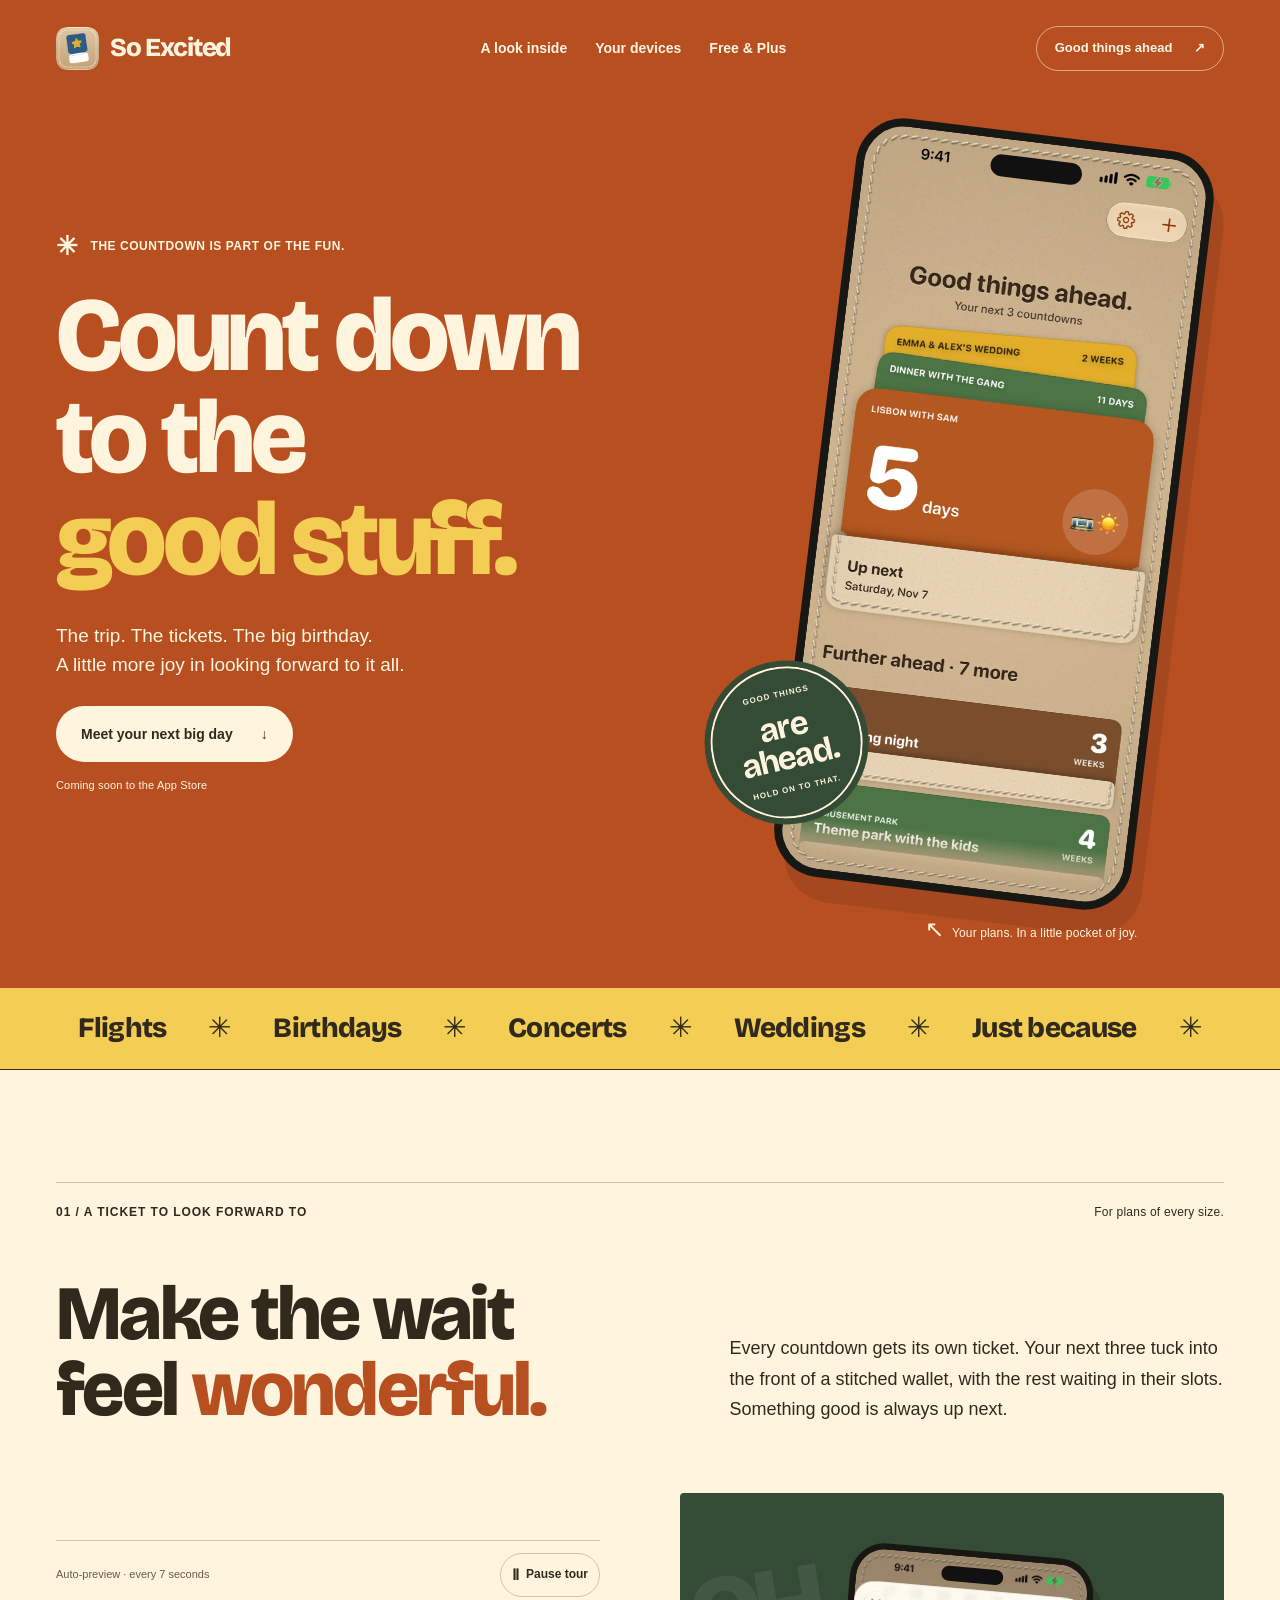
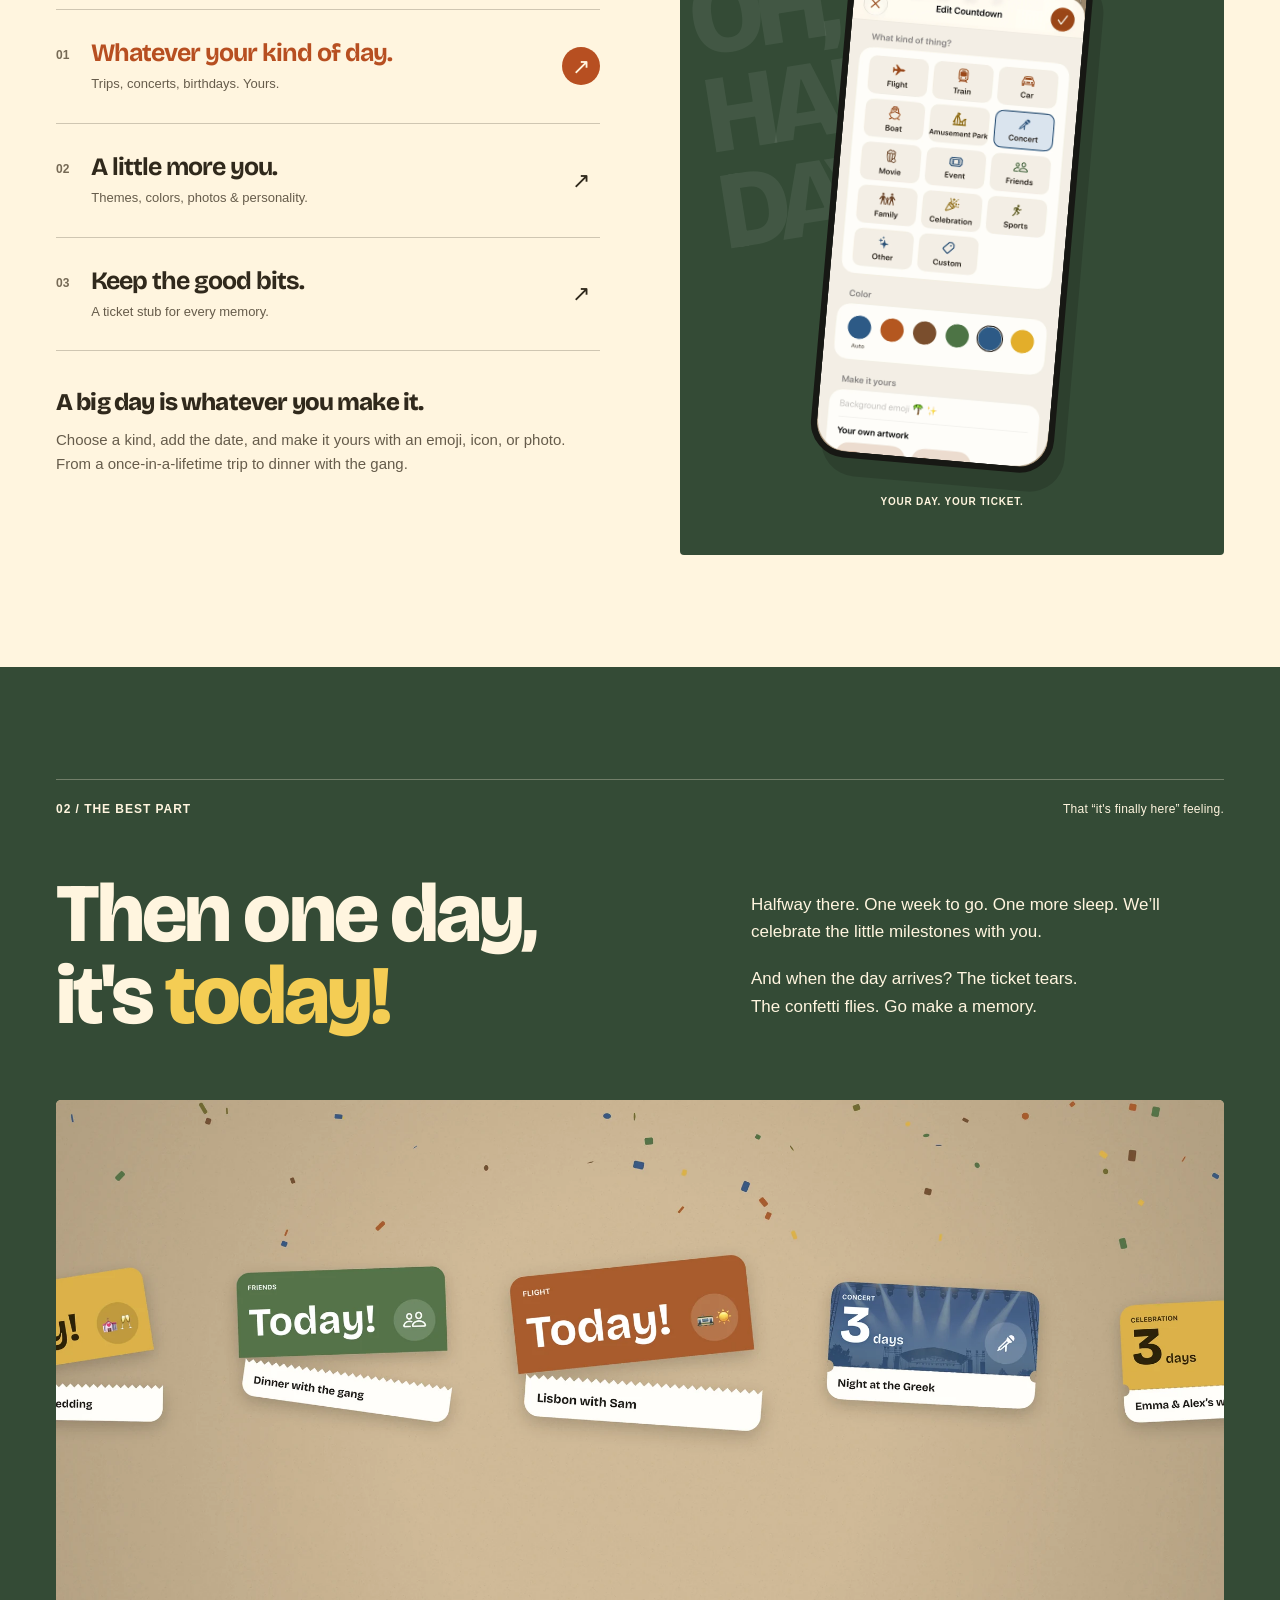
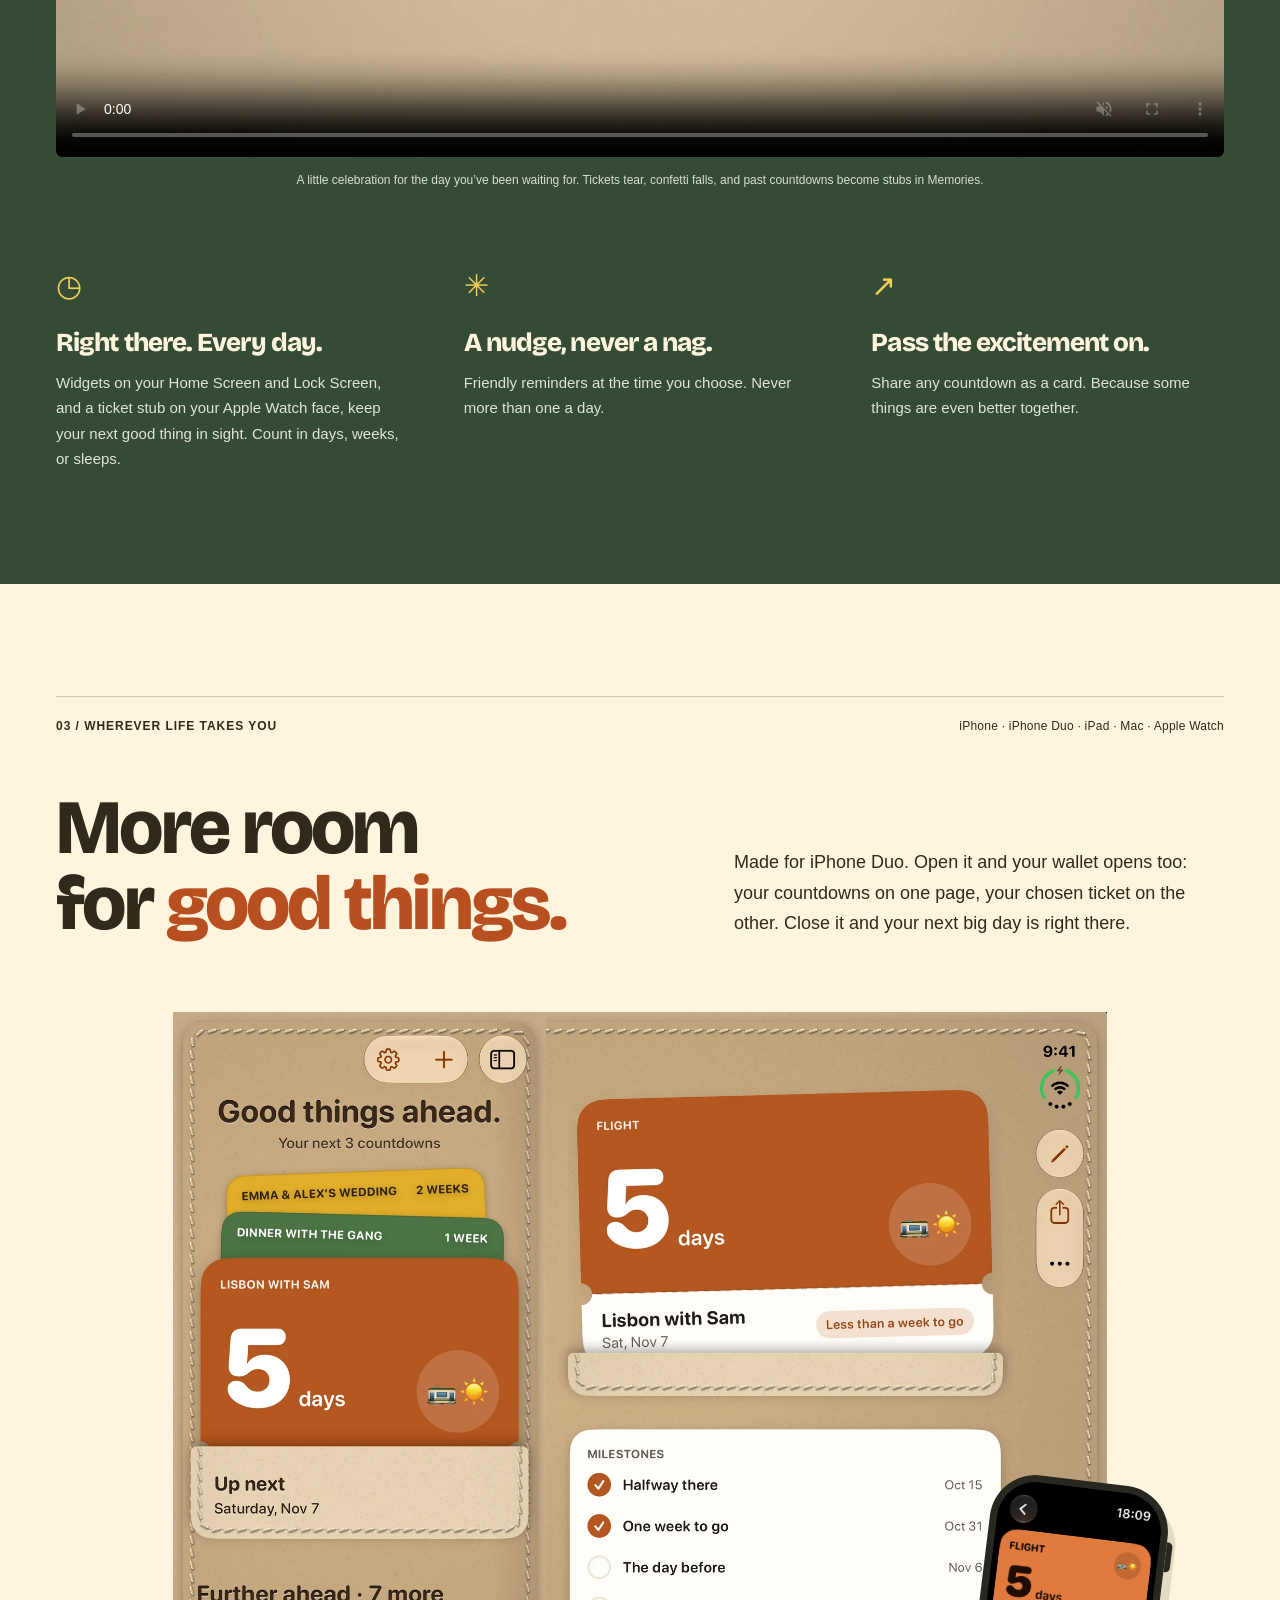
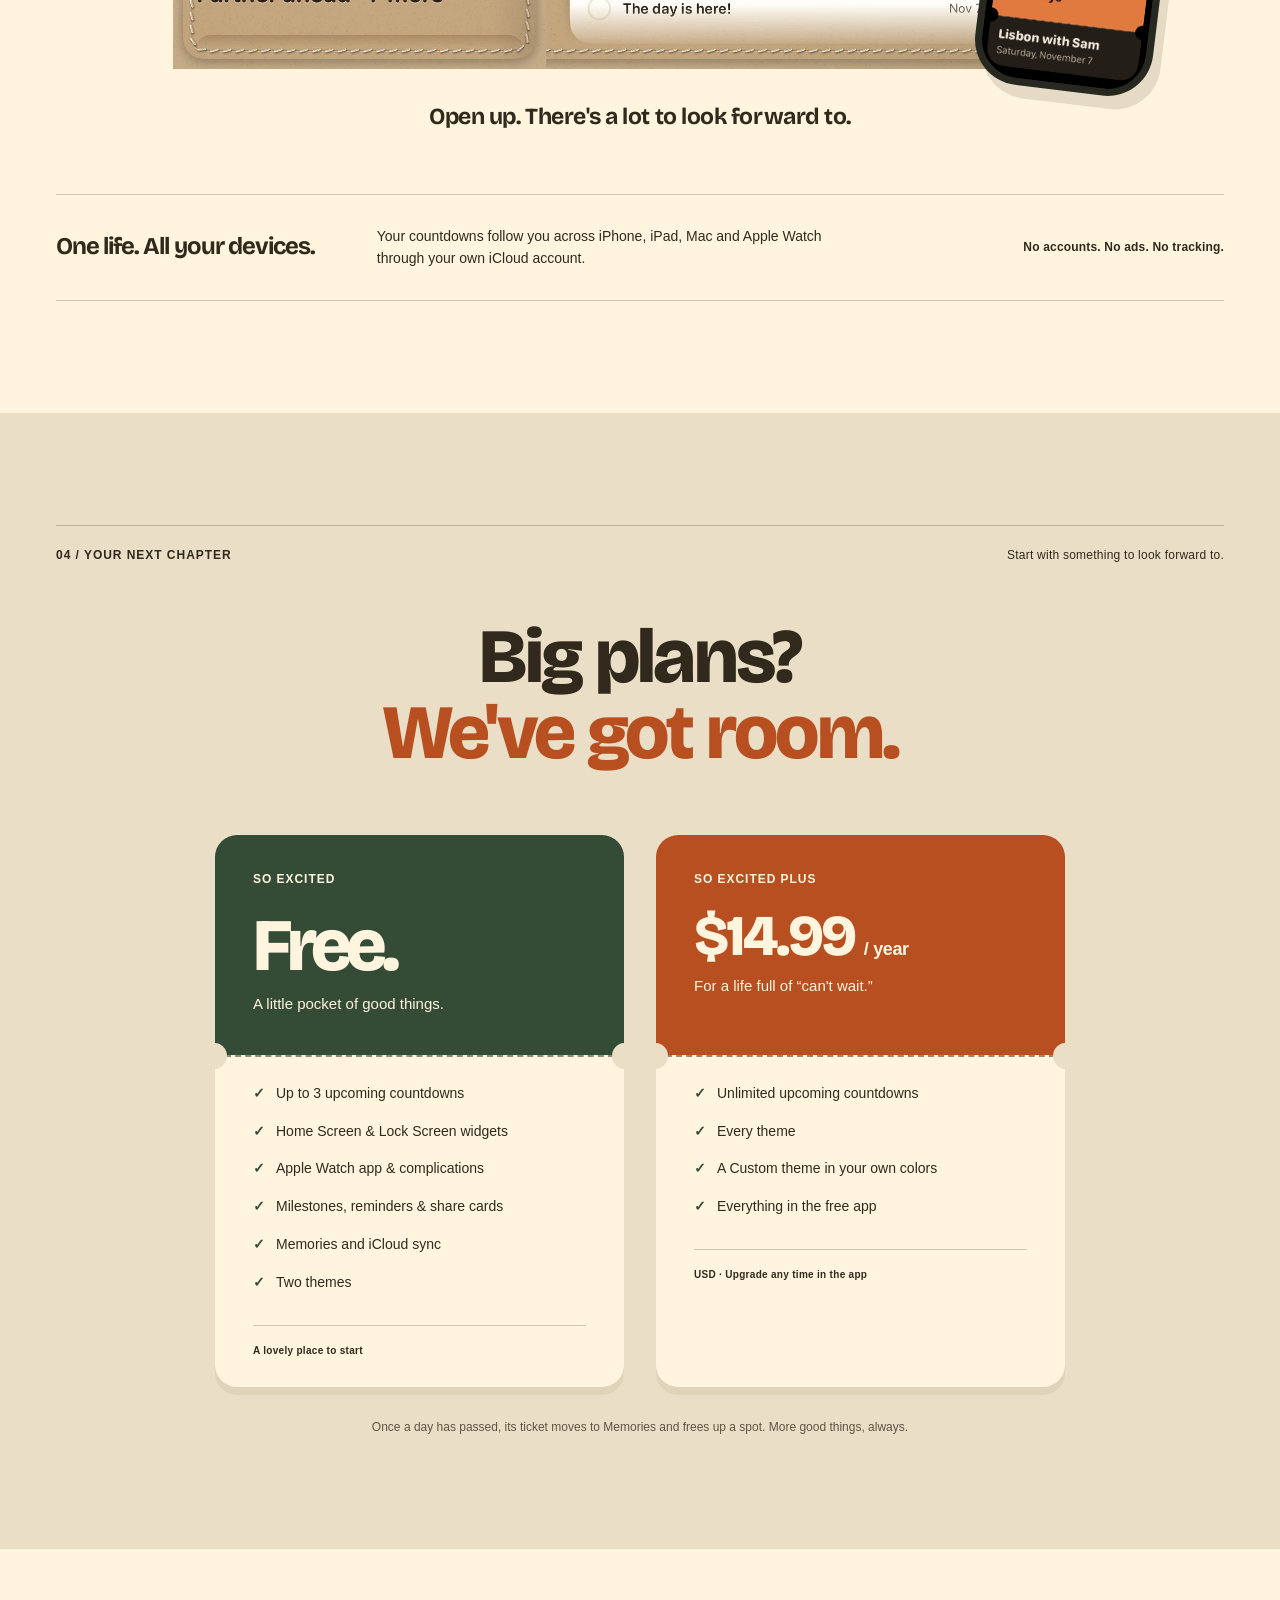
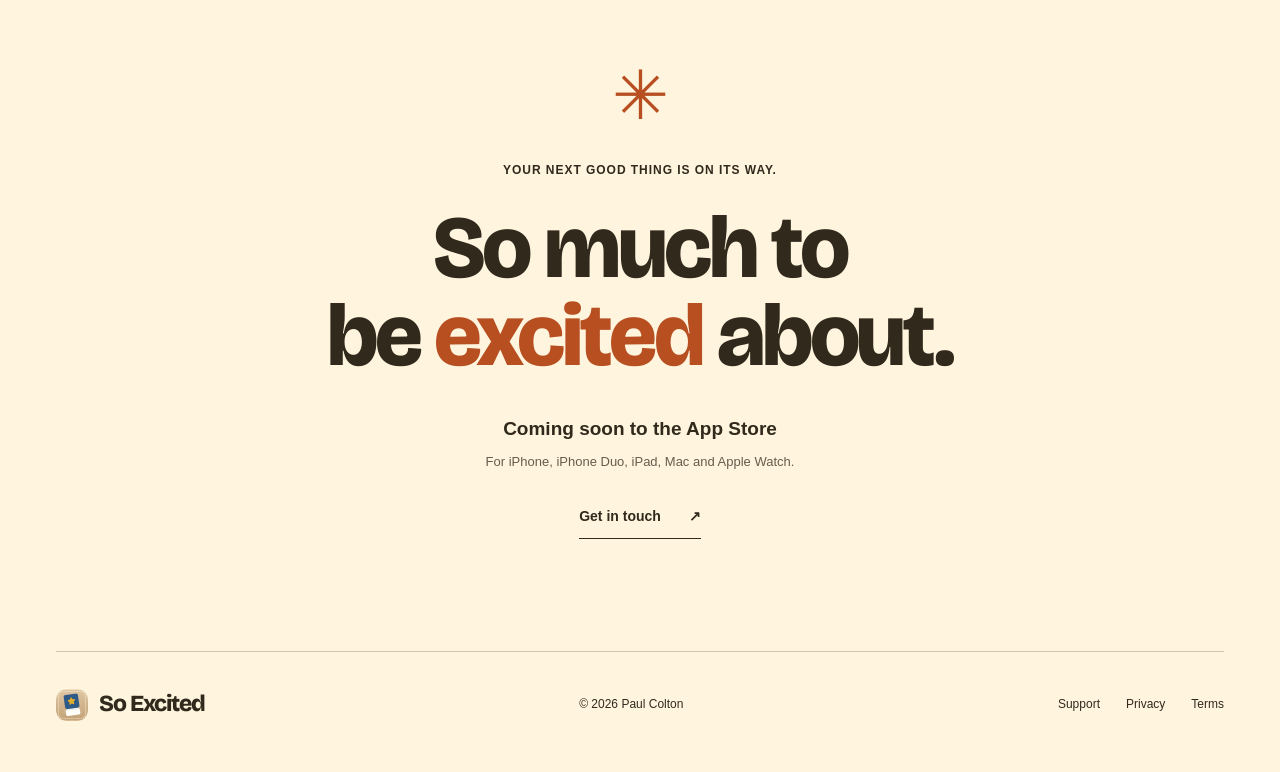
==== commit f478b9c1: "better socials previews" ====
--- a/index.html
+++ b/index.html
@@ -8,6 +8,24 @@
   <meta name="description" content="A little more joy in the waiting. So Excited turns trips, birthdays, concerts and all your big days into beautiful countdown tickets.">
   <link rel="icon" href="media/app-icon.png">
   <link rel="apple-touch-icon" href="apple-touch-icon.png">
+  <!-- Static sharing metadata: available to crawlers without JavaScript. -->
+  <meta property="og:type" content="website">
+  <meta property="og:site_name" content="So Excited">
+  <meta property="og:locale" content="en_US">
+  <meta property="og:url" content="https://soexcitedapp.com/">
+  <meta property="og:title" content="So Excited — Count down to the good stuff.">
+  <meta property="og:description" content="A little more joy in the waiting. So Excited turns trips, birthdays, concerts and all your big days into beautiful countdown tickets.">
+  <meta property="og:image" content="https://soexcitedapp.com/media/social-preview.png">
+  <meta property="og:image:secure_url" content="https://soexcitedapp.com/media/social-preview.png">
+  <meta property="og:image:type" content="image/png">
+  <meta property="og:image:width" content="1200">
+  <meta property="og:image:height" content="630">
+  <meta property="og:image:alt" content="So Excited — Count down to the good stuff. Countdown tickets on iPhone Duo and Apple Watch.">
+  <meta name="twitter:card" content="summary_large_image">
+  <meta name="twitter:title" content="So Excited — Count down to the good stuff.">
+  <meta name="twitter:description" content="A little more joy in the waiting. So Excited turns trips, birthdays, concerts and all your big days into beautiful countdown tickets.">
+  <meta name="twitter:image" content="https://soexcitedapp.com/media/social-preview.png">
+  <meta name="twitter:image:alt" content="So Excited — Count down to the good stuff. Countdown tickets on iPhone Duo and Apple Watch.">
   <link rel="canonical" href="https://soexcitedapp.com/">
   <link rel="preconnect" href="https://fonts.googleapis.com">
   <link rel="preconnect" href="https://fonts.gstatic.com" crossorigin>
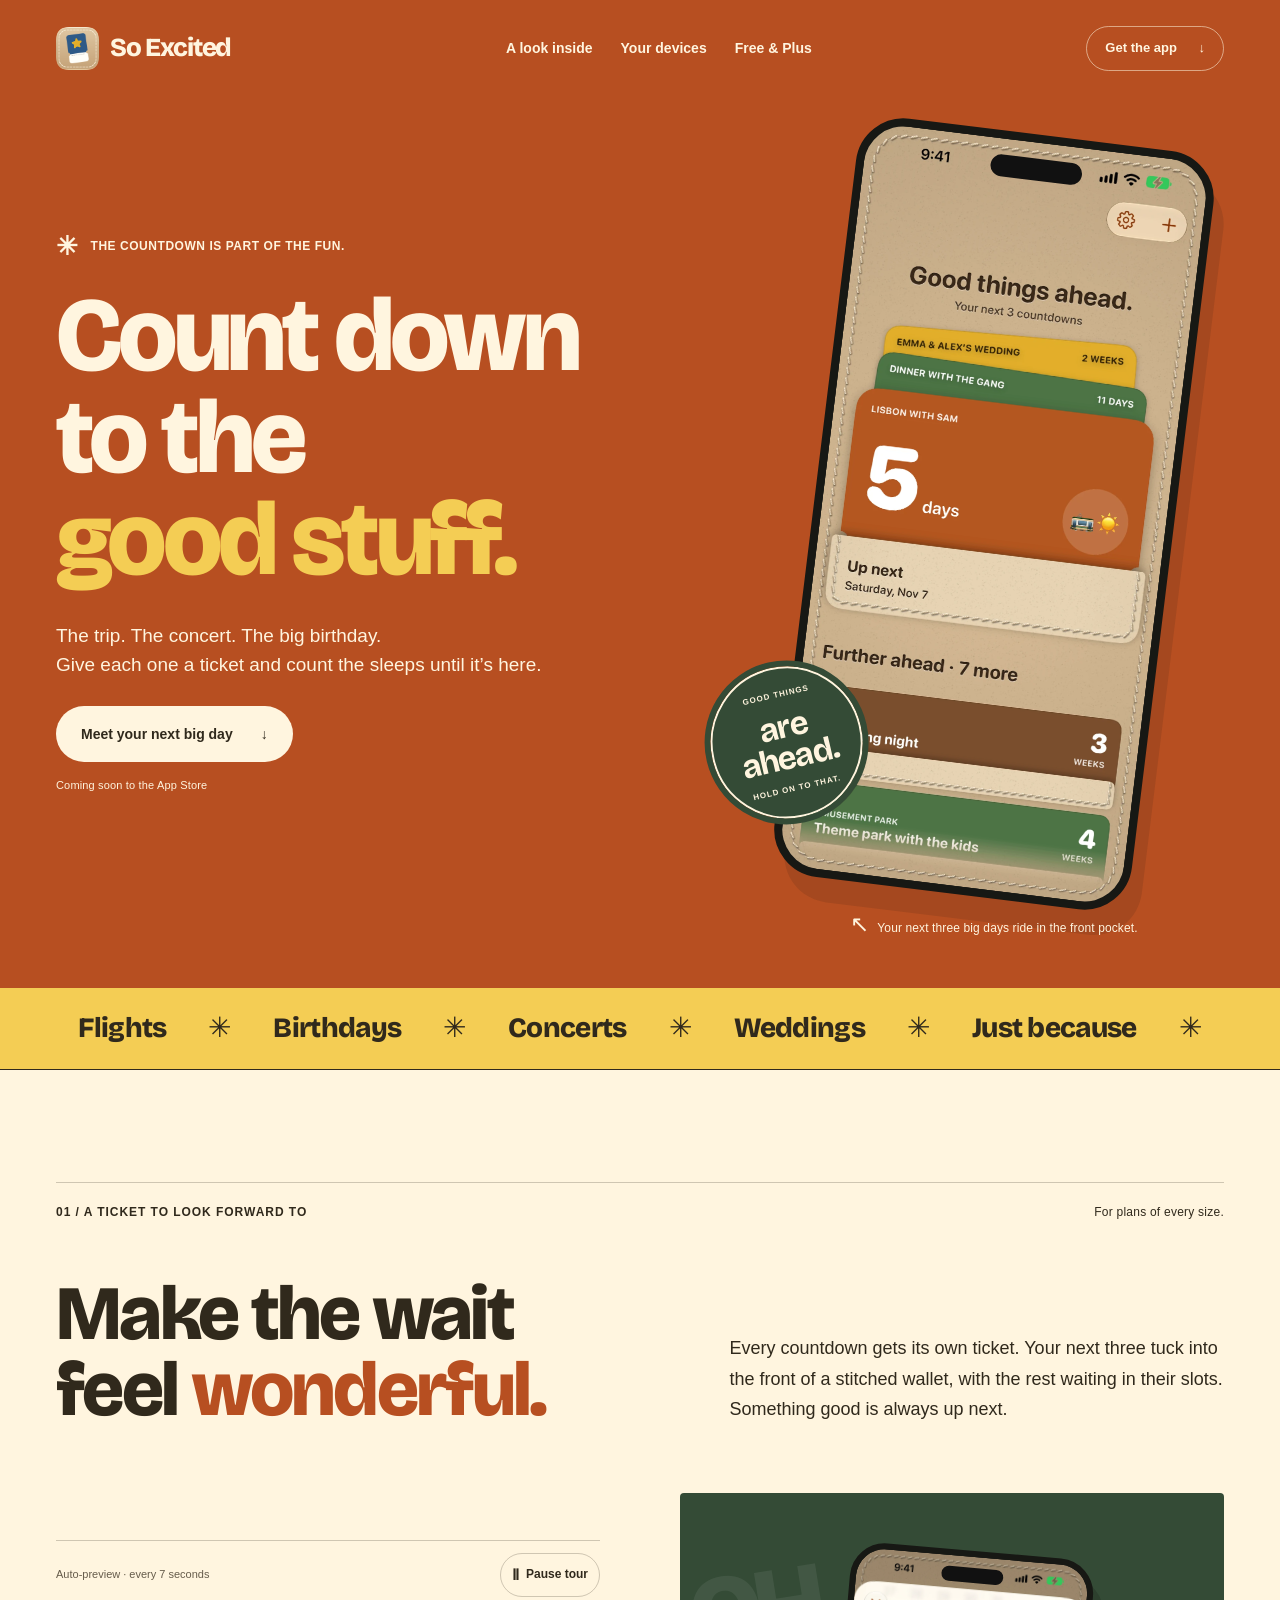
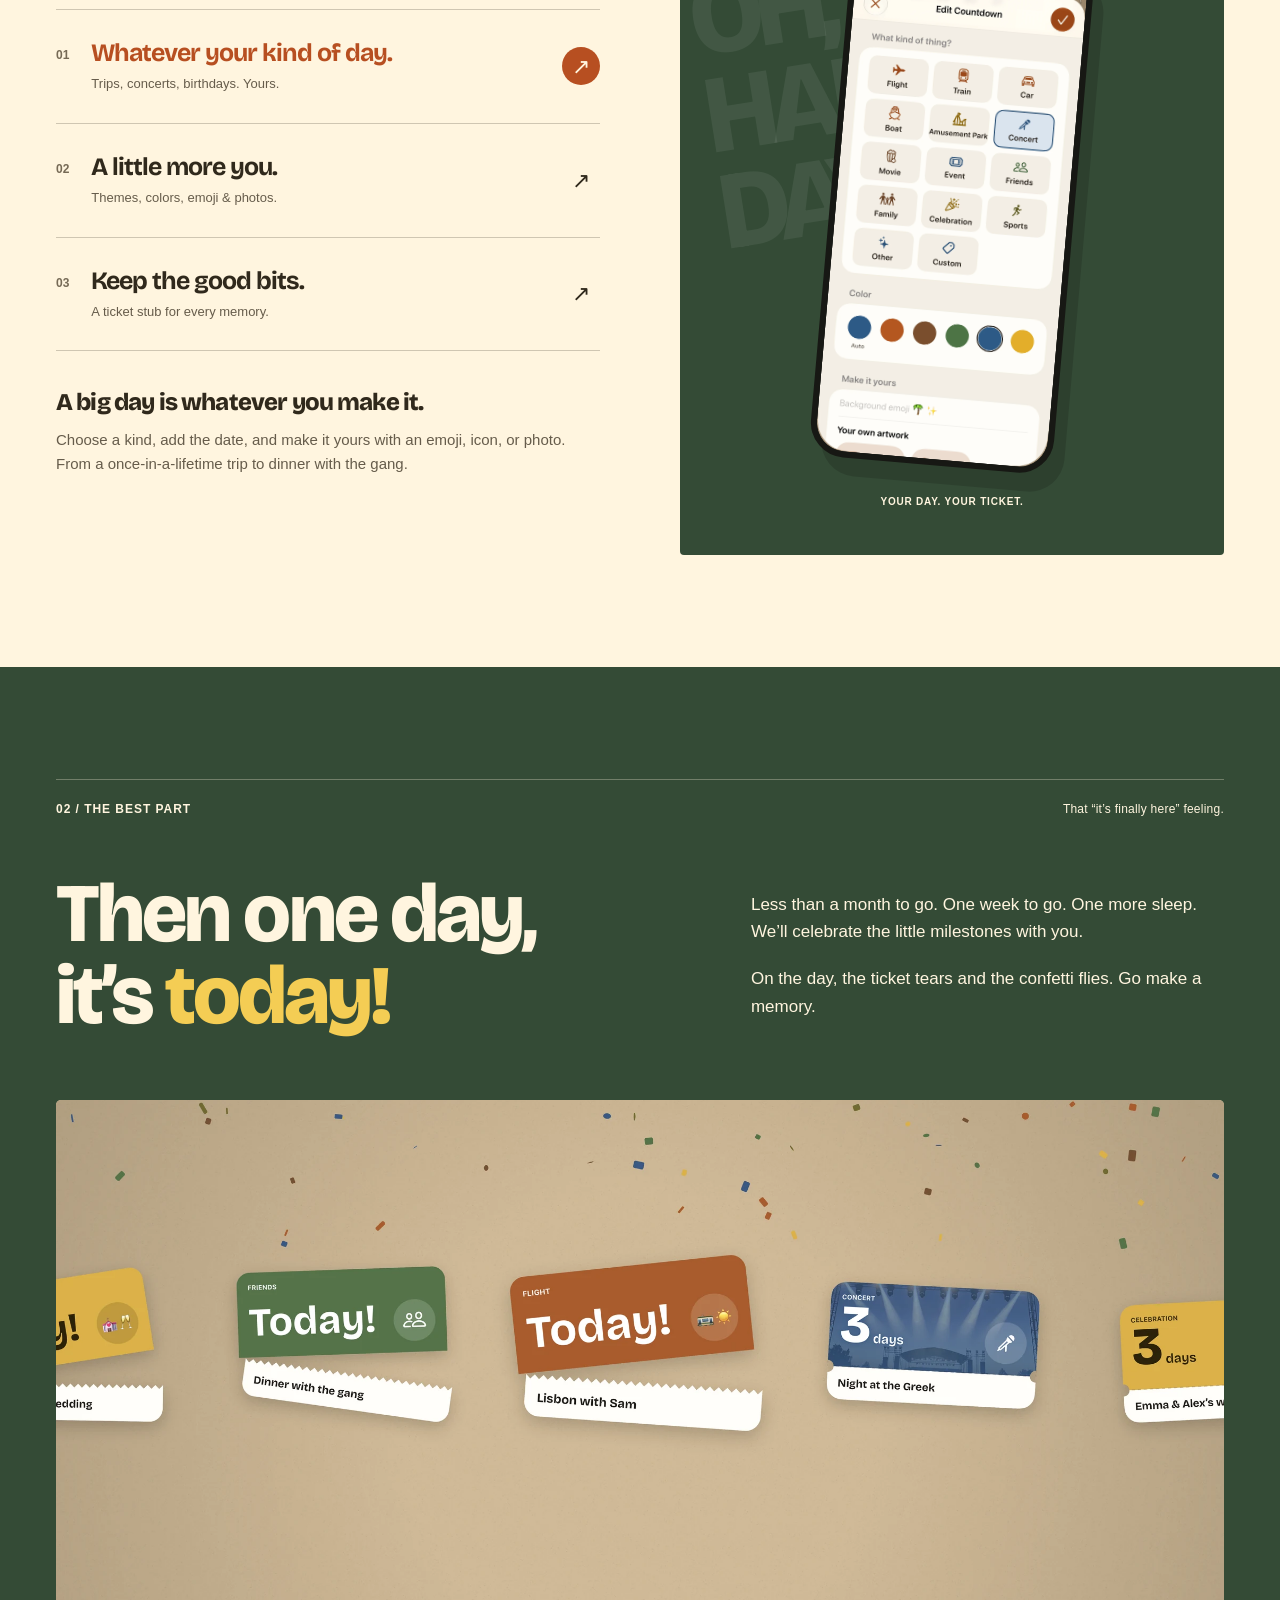
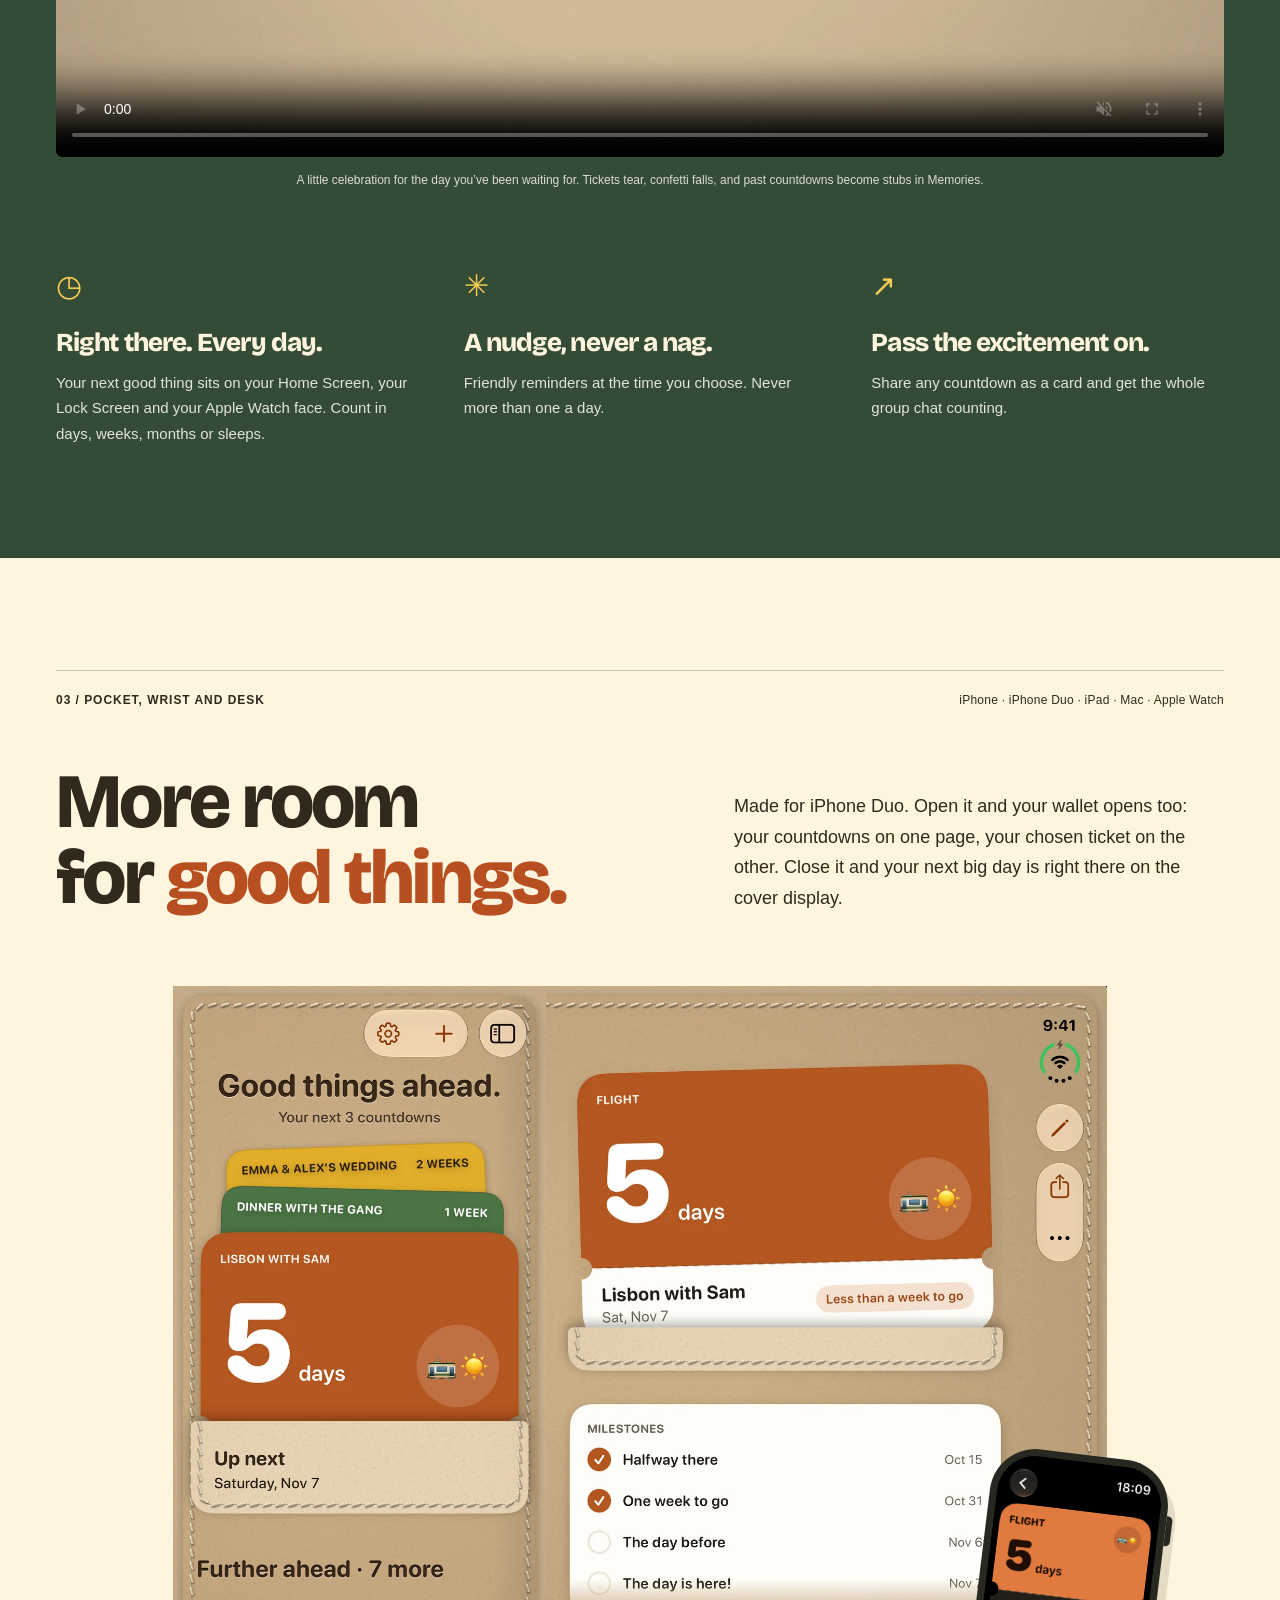
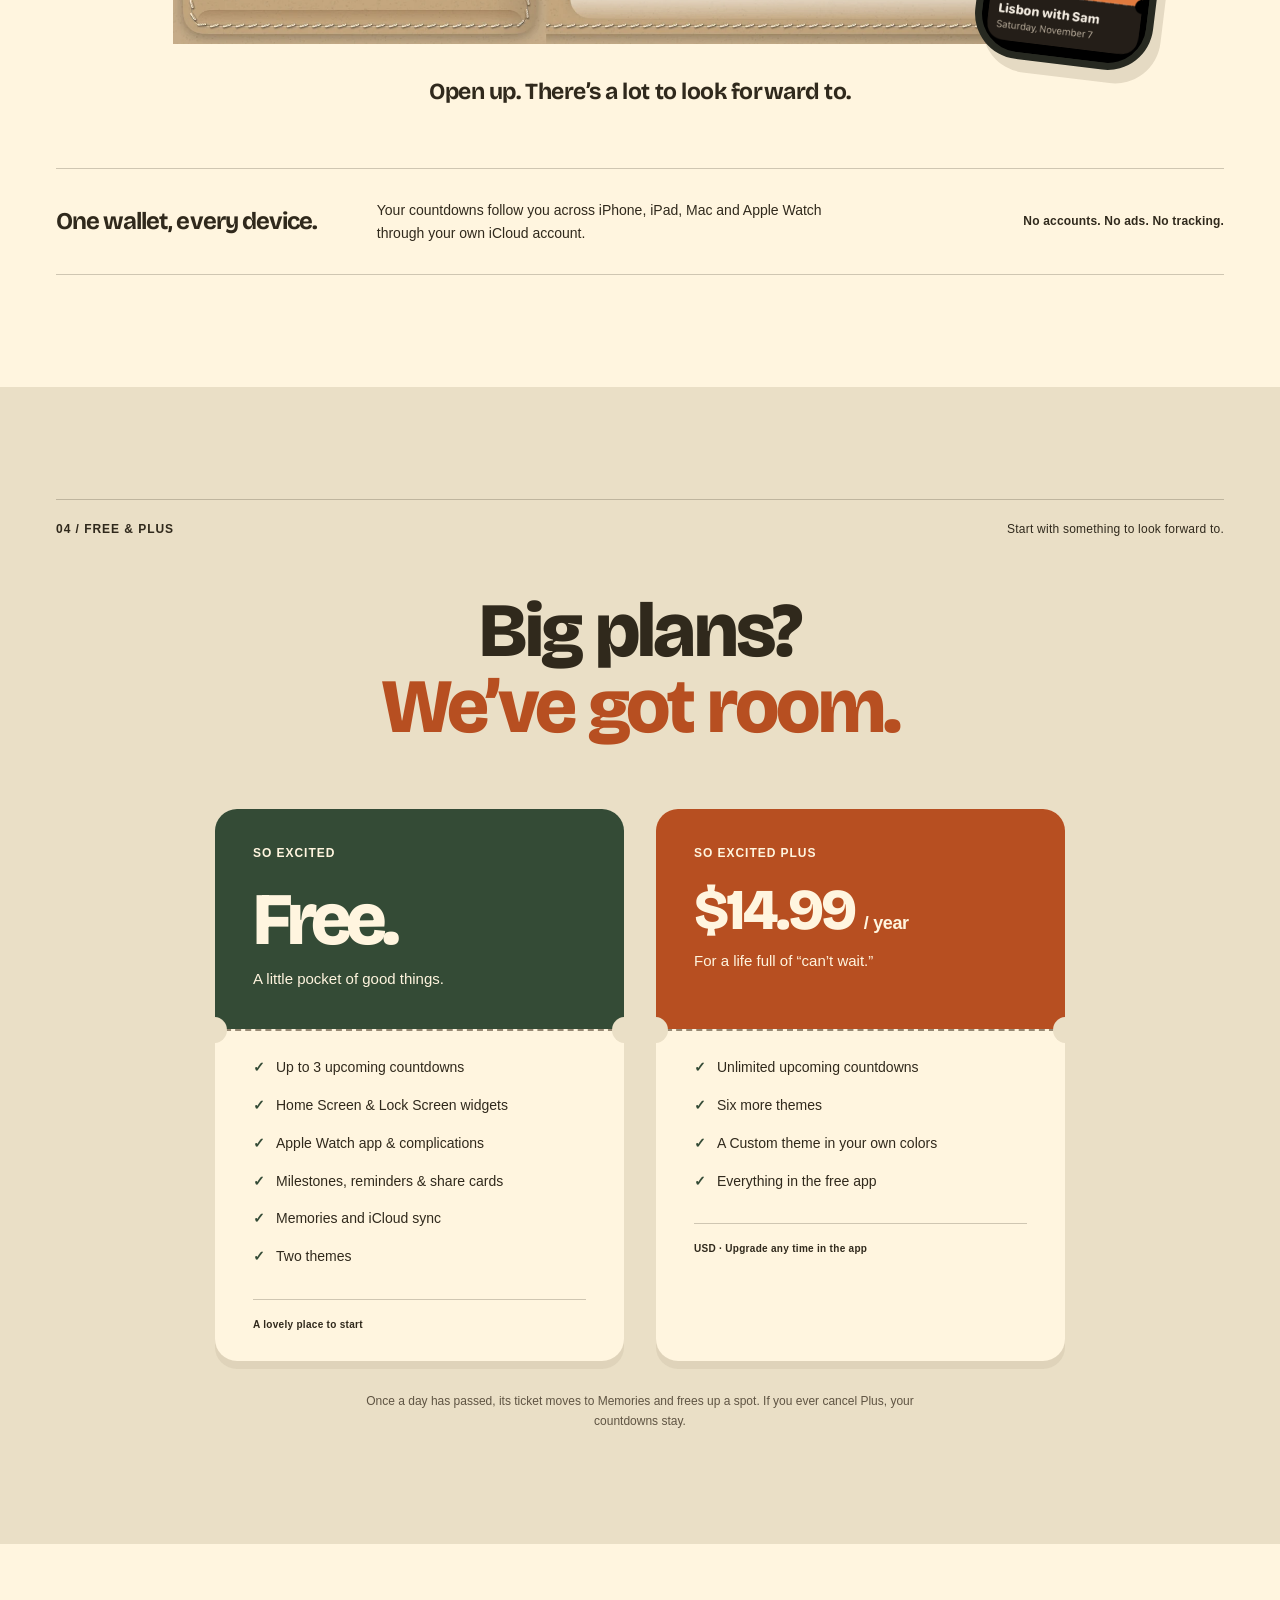
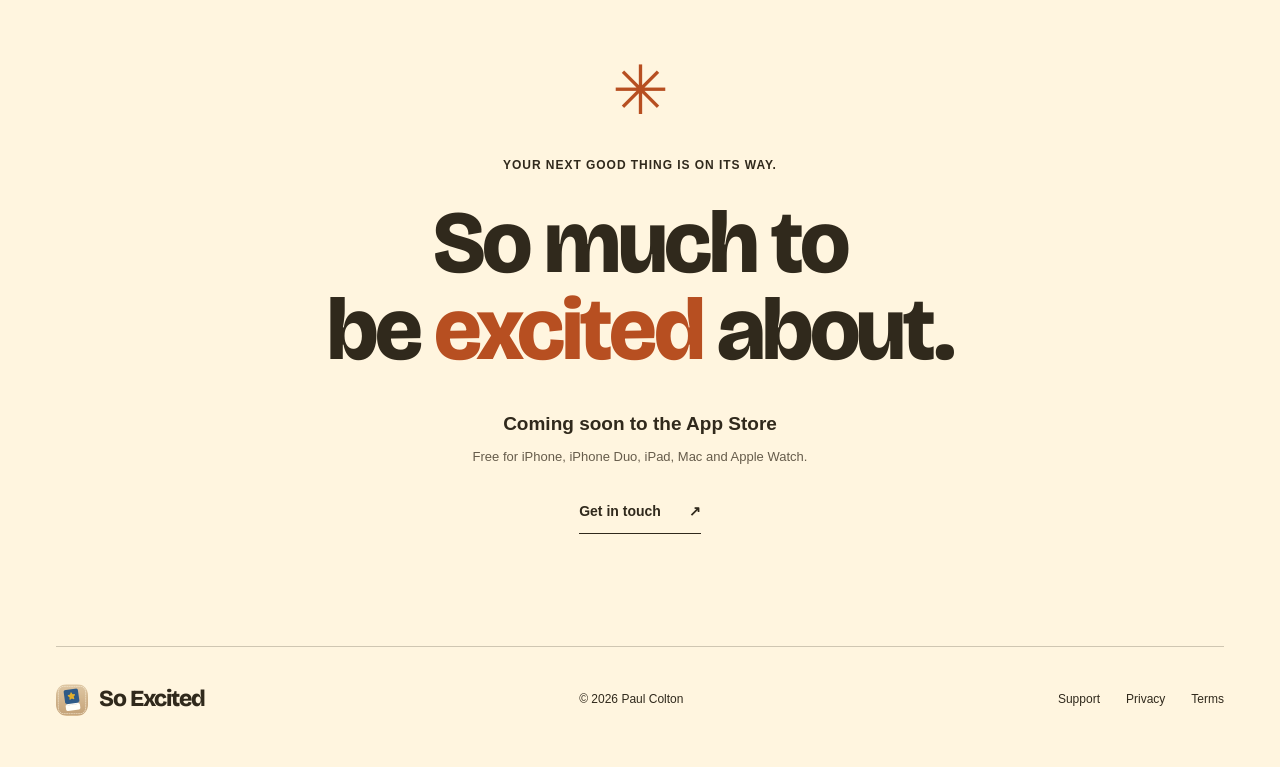
==== commit 6f89ab99: "Sharpen the site copy and match it to So Excited 1.1 - Drop the Halfway milestone and reminder, whic" ====
--- a/index.html
+++ b/index.html
@@ -5,7 +5,7 @@
   <meta name="viewport" content="width=device-width, initial-scale=1">
   <meta name="theme-color" content="#b74f21">
   <title>So Excited — Count down to the good stuff.</title>
-  <meta name="description" content="A little more joy in the waiting. So Excited turns trips, birthdays, concerts and all your big days into beautiful countdown tickets.">
+  <meta name="description" content="So Excited turns trips, birthdays, concerts and weddings into countdown tickets that tear on the day. Free for iPhone, iPad, Mac and Apple Watch.">
   <link rel="icon" href="media/app-icon.png">
   <link rel="apple-touch-icon" href="apple-touch-icon.png">
   <!-- Static sharing metadata: available to crawlers without JavaScript. -->
@@ -14,7 +14,7 @@
   <meta property="og:locale" content="en_US">
   <meta property="og:url" content="https://soexcitedapp.com/">
   <meta property="og:title" content="So Excited — Count down to the good stuff.">
-  <meta property="og:description" content="A little more joy in the waiting. So Excited turns trips, birthdays, concerts and all your big days into beautiful countdown tickets.">
+  <meta property="og:description" content="So Excited turns trips, birthdays, concerts and weddings into countdown tickets that tear on the day. Free for iPhone, iPad, Mac and Apple Watch.">
   <meta property="og:image" content="https://soexcitedapp.com/media/social-preview.png">
   <meta property="og:image:secure_url" content="https://soexcitedapp.com/media/social-preview.png">
   <meta property="og:image:type" content="image/png">
@@ -23,7 +23,7 @@
   <meta property="og:image:alt" content="So Excited — Count down to the good stuff. Countdown tickets on iPhone Duo and Apple Watch.">
   <meta name="twitter:card" content="summary_large_image">
   <meta name="twitter:title" content="So Excited — Count down to the good stuff.">
-  <meta name="twitter:description" content="A little more joy in the waiting. So Excited turns trips, birthdays, concerts and all your big days into beautiful countdown tickets.">
+  <meta name="twitter:description" content="So Excited turns trips, birthdays, concerts and weddings into countdown tickets that tear on the day. Free for iPhone, iPad, Mac and Apple Watch.">
   <meta name="twitter:image" content="https://soexcitedapp.com/media/social-preview.png">
   <meta name="twitter:image:alt" content="So Excited — Count down to the good stuff. Countdown tickets on iPhone Duo and Apple Watch.">
   <link rel="canonical" href="https://soexcitedapp.com/">
@@ -31,7 +31,7 @@
   <link rel="preconnect" href="https://fonts.gstatic.com" crossorigin>
   <link href="https://fonts.googleapis.com/css2?family=Bricolage+Grotesque:opsz,wght@12..96,600;12..96,700;12..96,800&display=swap" rel="stylesheet">
   <link rel="stylesheet" href="home.css?v=20261023-watch3">
-  <script src="home.js?v=20261010-video" defer></script>
+  <script src="home.js?v=20261029-copy" defer></script>
   <script src="store.js?v=20261012" defer></script>
 </head>
 <body>
@@ -40,7 +40,7 @@
     <header class="site-header wrap">
       <a class="brand" href="#" aria-label="So Excited home"><img src="media/app-icon.png" alt="" width="43" height="43"><span>So Excited</span></a>
       <nav aria-label="Main navigation"><a href="#look-inside">A look inside</a><a href="#devices">Your devices</a><a href="#plans">Free &amp; Plus</a></nav>
-      <a class="nav-pill" href="#coming-soon">Good things ahead <span aria-hidden="true">↗</span></a>
+      <a class="nav-pill" href="#coming-soon">Get the app <span aria-hidden="true">↓</span></a>
     </header>
   </div>
   <main id="main">
@@ -49,13 +49,13 @@
         <div class="hero-copy">
           <p class="eyebrow"><span class="mini-star" aria-hidden="true">✳</span> The countdown is part of the fun.</p>
           <h1 id="hero-title">Count down<br>to the<br><em>good stuff.</em></h1>
-          <p class="hero-description">The trip. The tickets. The big birthday.<br>A little more joy in looking forward to it all.</p>
+          <p class="hero-description">The trip. The concert. The big birthday.<br>Give each one a ticket and count the sleeps until it’s here.</p>
           <div class="hero-actions"><a class="store-badge" href="app/" data-store-badge hidden><img src="media/app-store-badge-black.svg" alt="Download on the App Store" width="144" height="48"></a><a class="button cream" href="#look-inside">Meet your next big day <span aria-hidden="true">↓</span></a><span class="availability" data-store-soon>Coming soon to the App Store</span></div>
         </div>
         <figure class="hero-visual">
-          <div class="phone hero-phone"><img src="media/iphone-home.webp" alt="So Excited's stitched wallet holds colorful countdown tickets for a wedding, dinner with friends, and a trip to Lisbon." width="1000" height="2173" fetchpriority="high"><span class="island" aria-hidden="true"></span></div>
+          <div class="phone hero-phone"><img src="media/iphone-home.webp" alt="So Excited’s stitched wallet holds colorful countdown tickets for a wedding, dinner with friends, and a trip to Lisbon." width="1000" height="2173" fetchpriority="high"><span class="island" aria-hidden="true"></span></div>
           <div class="hero-seal" aria-hidden="true"><span>GOOD THINGS</span><strong>are<br>ahead.</strong><span>HOLD ON TO THAT.</span></div>
-          <figcaption><span aria-hidden="true">↖</span> Your plans. In a little pocket of joy.</figcaption>
+          <figcaption><span aria-hidden="true">↖</span> Your next three big days ride in the front pocket.</figcaption>
         </figure>
       </section>
   </div>
@@ -70,7 +70,7 @@
             <div class="explore-options" role="group" aria-label="Explore app features">
               <div class="explorer-controls"><span class="rotation-status" data-rotation-status>Choose a feature to explore</span><button class="rotation-toggle" type="button" data-rotation-toggle aria-controls="feature-preview scene-caption" hidden><span data-rotation-icon aria-hidden="true">Ⅱ</span><span data-rotation-label>Pause tour</span></button></div>
               <button class="explore-option selected" type="button" data-scene="kinds" aria-pressed="true" aria-controls="feature-preview scene-caption"><span class="option-number">01</span><span><strong>Whatever your kind of day.</strong><small>Trips, concerts, birthdays. Yours.</small></span><span class="option-arrow" aria-hidden="true">↗</span></button>
-              <button class="explore-option" type="button" data-scene="themes" aria-pressed="false" aria-controls="feature-preview scene-caption"><span class="option-number">02</span><span><strong>A little more you.</strong><small>Themes, colors, photos &amp; personality.</small></span><span class="option-arrow" aria-hidden="true">↗</span></button>
+              <button class="explore-option" type="button" data-scene="themes" aria-pressed="false" aria-controls="feature-preview scene-caption"><span class="option-number">02</span><span><strong>A little more you.</strong><small>Themes, colors, emoji &amp; photos.</small></span><span class="option-arrow" aria-hidden="true">↗</span></button>
               <button class="explore-option" type="button" data-scene="memories" aria-pressed="false" aria-controls="feature-preview scene-caption"><span class="option-number">03</span><span><strong>Keep the good bits.</strong><small>A ticket stub for every memory.</small></span><span class="option-arrow" aria-hidden="true">↗</span></button>
             </div>
             <div class="explorer-caption" id="scene-caption" aria-live="polite" aria-atomic="true"><h3 id="scene-title">A big day is whatever you make it.</h3><p id="scene-description">Choose a kind, add the date, and make it yours with an emoji, icon, or photo. From a once-in-a-lifetime trip to dinner with the gang.</p></div>
@@ -81,33 +81,33 @@
 
       <section class="dayof section-space" aria-labelledby="dayof-title">
         <div class="wrap">
-          <div class="section-top"><span class="eyebrow">02 / The best part</span><span class="section-note">That “it's finally here” feeling.</span></div>
-          <div class="dayof-heading"><h2 id="dayof-title">Then one day,<br>it's <span>today!</span></h2><div><p>Halfway there. One week to go. One more sleep. We’ll celebrate the little milestones with you.</p><p>And when the day arrives? The ticket tears.<br>The confetti flies. Go make a memory.</p></div></div>
+          <div class="section-top"><span class="eyebrow">02 / The best part</span><span class="section-note">That “it’s finally here” feeling.</span></div>
+          <div class="dayof-heading"><h2 id="dayof-title">Then one day,<br>it’s <span>today!</span></h2><div><p>Less than a month to go. One week to go. One more sleep. We’ll celebrate the little milestones with you.</p><p>On the day, the ticket tears and the confetti flies. Go make a memory.</p></div></div>
           <figure class="celebration"><video controls playsinline muted loop preload="none" poster="media/universal.webp" aria-label="So Excited ticket celebration" aria-describedby="celebration-description"><source src="media/header.mp4" type="video/mp4"></video><figcaption id="celebration-description">A little celebration for the day you’ve been waiting for. Tickets tear, confetti falls, and past countdowns become stubs in Memories.</figcaption></figure>
-          <div class="everyday-notes"><div><span aria-hidden="true">◷</span><h3>Right there. Every day.</h3><p>Widgets on your Home Screen and Lock Screen, and a ticket stub on your Apple Watch face, keep your next good thing in sight. Count in days, weeks, or sleeps.</p></div><div><span aria-hidden="true">✳</span><h3>A nudge, never a nag.</h3><p>Friendly reminders at the time you choose. Never more than one a day.</p></div><div><span aria-hidden="true">↗</span><h3>Pass the excitement on.</h3><p>Share any countdown as a card. Because some things are even better together.</p></div></div>
+          <div class="everyday-notes"><div><span aria-hidden="true">◷</span><h3>Right there. Every day.</h3><p>Your next good thing sits on your Home Screen, your Lock Screen and your Apple Watch face. Count in days, weeks, months or sleeps.</p></div><div><span aria-hidden="true">✳</span><h3>A nudge, never a nag.</h3><p>Friendly reminders at the time you choose. Never more than one a day.</p></div><div><span aria-hidden="true">↗</span><h3>Pass the excitement on.</h3><p>Share any countdown as a card and get the whole group chat counting.</p></div></div>
         </div>
       </section>
 
       <section class="devices section-space wrap" id="devices" aria-labelledby="devices-title">
-        <div class="section-top"><span class="eyebrow">03 / Wherever life takes you</span><span class="section-note">iPhone · iPhone Duo · iPad · Mac · Apple Watch</span></div>
-        <div class="devices-heading"><h2 id="devices-title">More room<br>for <em>good things.</em></h2><p>Made for iPhone Duo. Open it and your wallet opens too: your countdowns on one page, your chosen ticket on the other. Close it and your next big day is right there.</p></div>
-        <figure class="duo-display"><div class="duo-frame"><img src="media/duo-home.webp" alt="So Excited on the open iPhone Duo, with the wallet of upcoming events on the left and a large Lisbon countdown ticket on the right." width="1800" height="1266" loading="lazy"><div class="watch"><img src="media/watch-ticket.png" alt="So Excited on Apple Watch, showing the Lisbon with Sam ticket: 5 days to go, Saturday, November 7." width="416" height="496" loading="lazy"></div></div><figcaption>Open up. There's a lot to look forward to.</figcaption></figure>
-        <div class="sync-line"><strong>One life. All your devices.</strong><p>Your countdowns follow you across iPhone, iPad, Mac and Apple Watch through your own iCloud account.</p><span>No accounts. No ads. No tracking.</span></div>
+        <div class="section-top"><span class="eyebrow">03 / Pocket, wrist and desk</span><span class="section-note">iPhone · iPhone Duo · iPad · Mac · Apple Watch</span></div>
+        <div class="devices-heading"><h2 id="devices-title">More room<br>for <em>good things.</em></h2><p>Made for iPhone Duo. Open it and your wallet opens too: your countdowns on one page, your chosen ticket on the other. Close it and your next big day is right there on the cover display.</p></div>
+        <figure class="duo-display"><div class="duo-frame"><img src="media/duo-home.webp" alt="So Excited on the open iPhone Duo, with the wallet of upcoming events on the left and a large Lisbon countdown ticket on the right." width="1800" height="1266" loading="lazy"><div class="watch"><img src="media/watch-ticket.png" alt="So Excited on Apple Watch, showing the Lisbon with Sam ticket: 5 days to go, Saturday, November 7." width="416" height="496" loading="lazy"></div></div><figcaption>Open up. There’s a lot to look forward to.</figcaption></figure>
+        <div class="sync-line"><strong>One wallet, every device.</strong><p>Your countdowns follow you across iPhone, iPad, Mac and Apple Watch through your own iCloud account.</p><span>No accounts. No ads. No tracking.</span></div>
       </section>
 
       <section class="plans section-space" id="plans" aria-labelledby="plans-title">
         <div class="wrap">
-          <div class="section-top"><span class="eyebrow">04 / Your next chapter</span><span class="section-note">Start with something to look forward to.</span></div>
-          <h2 id="plans-title">Big plans?<br><em>We've got room.</em></h2>
+          <div class="section-top"><span class="eyebrow">04 / Free &amp; Plus</span><span class="section-note">Start with something to look forward to.</span></div>
+          <h2 id="plans-title">Big plans?<br><em>We’ve got room.</em></h2>
           <div class="plan-grid">
             <article class="plan-ticket"><div class="plan-top"><p class="eyebrow">SO EXCITED</p><h3>Free.</h3><p>A little pocket of good things.</p></div><div class="plan-stub"><ul><li>Up to 3 upcoming countdowns</li><li>Home Screen &amp; Lock Screen widgets</li><li>Apple Watch app &amp; complications</li><li>Milestones, reminders &amp; share cards</li><li>Memories and iCloud sync</li><li>Two themes</li></ul><span class="plan-status">A lovely place to start</span></div></article>
-            <article class="plan-ticket plus"><div class="plan-top"><p class="eyebrow">SO EXCITED PLUS</p><h3 class="plan-price">$14.99 <small>/ year</small></h3><p>For a life full of “can't wait.”</p></div><div class="plan-stub"><ul><li>Unlimited upcoming countdowns</li><li>Every theme</li><li>A Custom theme in your own colors</li><li>Everything in the free app</li></ul><span class="plan-status">USD · Upgrade any time in the app</span></div></article>
+            <article class="plan-ticket plus"><div class="plan-top"><p class="eyebrow">SO EXCITED PLUS</p><h3 class="plan-price">$14.99 <small>/ year</small></h3><p>For a life full of “can’t wait.”</p></div><div class="plan-stub"><ul><li>Unlimited upcoming countdowns</li><li>Six more themes</li><li>A Custom theme in your own colors</li><li>Everything in the free app</li></ul><span class="plan-status">USD · Upgrade any time in the app</span></div></article>
           </div>
-          <p class="plan-footnote">Once a day has passed, its ticket moves to Memories and frees up a spot. More good things, always.</p>
+          <p class="plan-footnote">Once a day has passed, its ticket moves to Memories and frees up a spot. If you ever cancel Plus, your countdowns stay.</p>
         </div>
       </section>
 
-      <section class="closing wrap section-space" id="coming-soon" aria-labelledby="closing-title"><span class="closing-star" aria-hidden="true">✳</span><p class="eyebrow">Your next good thing is on its way.</p><h2 id="closing-title">So much to<br>be <em>excited</em> about.</h2><div class="closing-store"><a class="store-badge" href="app/" data-store-badge hidden><img src="media/app-store-badge-black.svg" alt="Download on the App Store" width="144" height="48"></a><p class="closing-availability" data-store-soon>Coming soon to the App Store</p></div><p>For iPhone, iPhone Duo, iPad, Mac and Apple Watch.</p><a class="text-link" href="support.html">Get in touch <span aria-hidden="true">↗</span></a></section>
+      <section class="closing wrap section-space" id="coming-soon" aria-labelledby="closing-title"><span class="closing-star" aria-hidden="true">✳</span><p class="eyebrow">Your next good thing is on its way.</p><h2 id="closing-title">So much to<br>be <em>excited</em> about.</h2><div class="closing-store"><a class="store-badge" href="app/" data-store-badge hidden><img src="media/app-store-badge-black.svg" alt="Download on the App Store" width="144" height="48"></a><p class="closing-availability" data-store-soon>Coming soon to the App Store</p></div><p>Free for iPhone, iPhone Duo, iPad, Mac and Apple Watch.</p><a class="text-link" href="support.html">Get in touch <span aria-hidden="true">↗</span></a></section>
     </main>
   <footer class="site-footer wrap"><a class="brand" href="#"><img src="media/app-icon.png" alt="" width="32" height="32"><span>So Excited</span></a><span>© 2026 Paul Colton</span><nav aria-label="Legal and support"><a href="support.html">Support</a><a href="privacy.html">Privacy</a><a href="terms.html">Terms</a></nav></footer>
 </body>
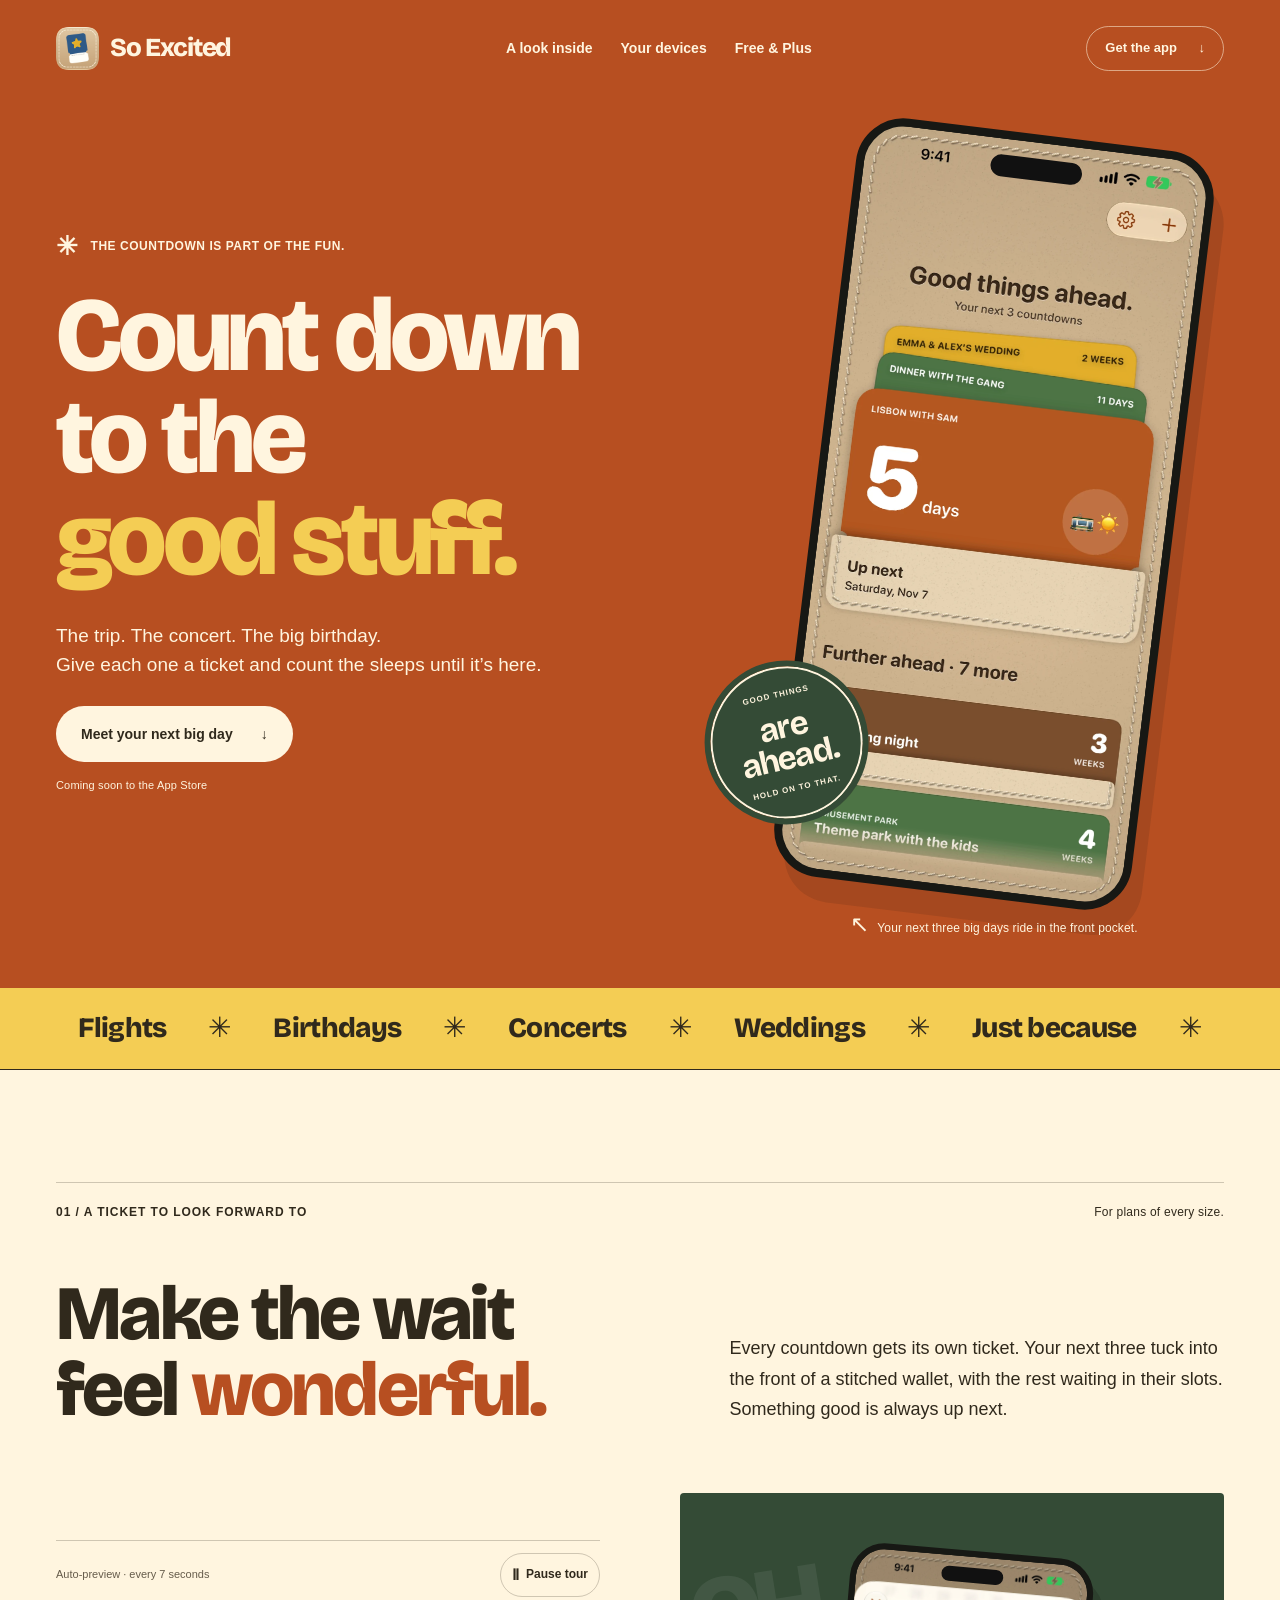
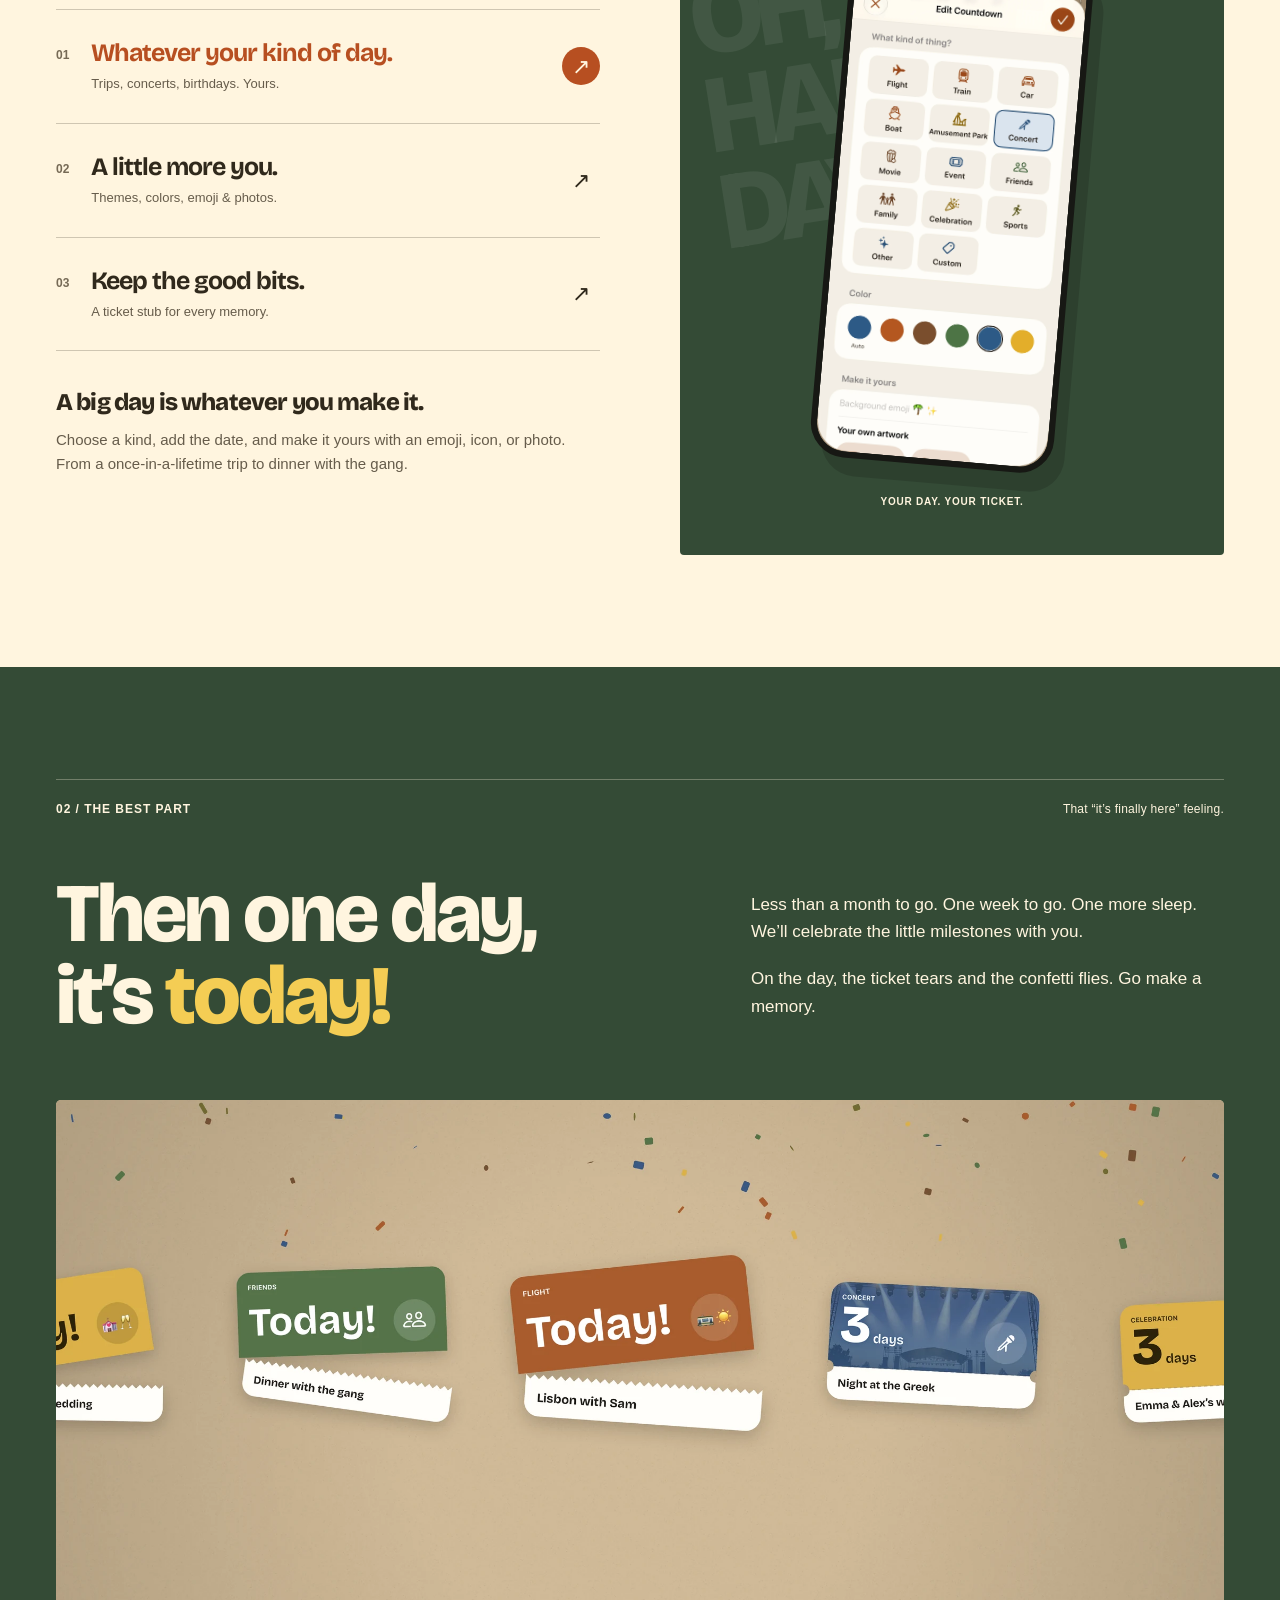
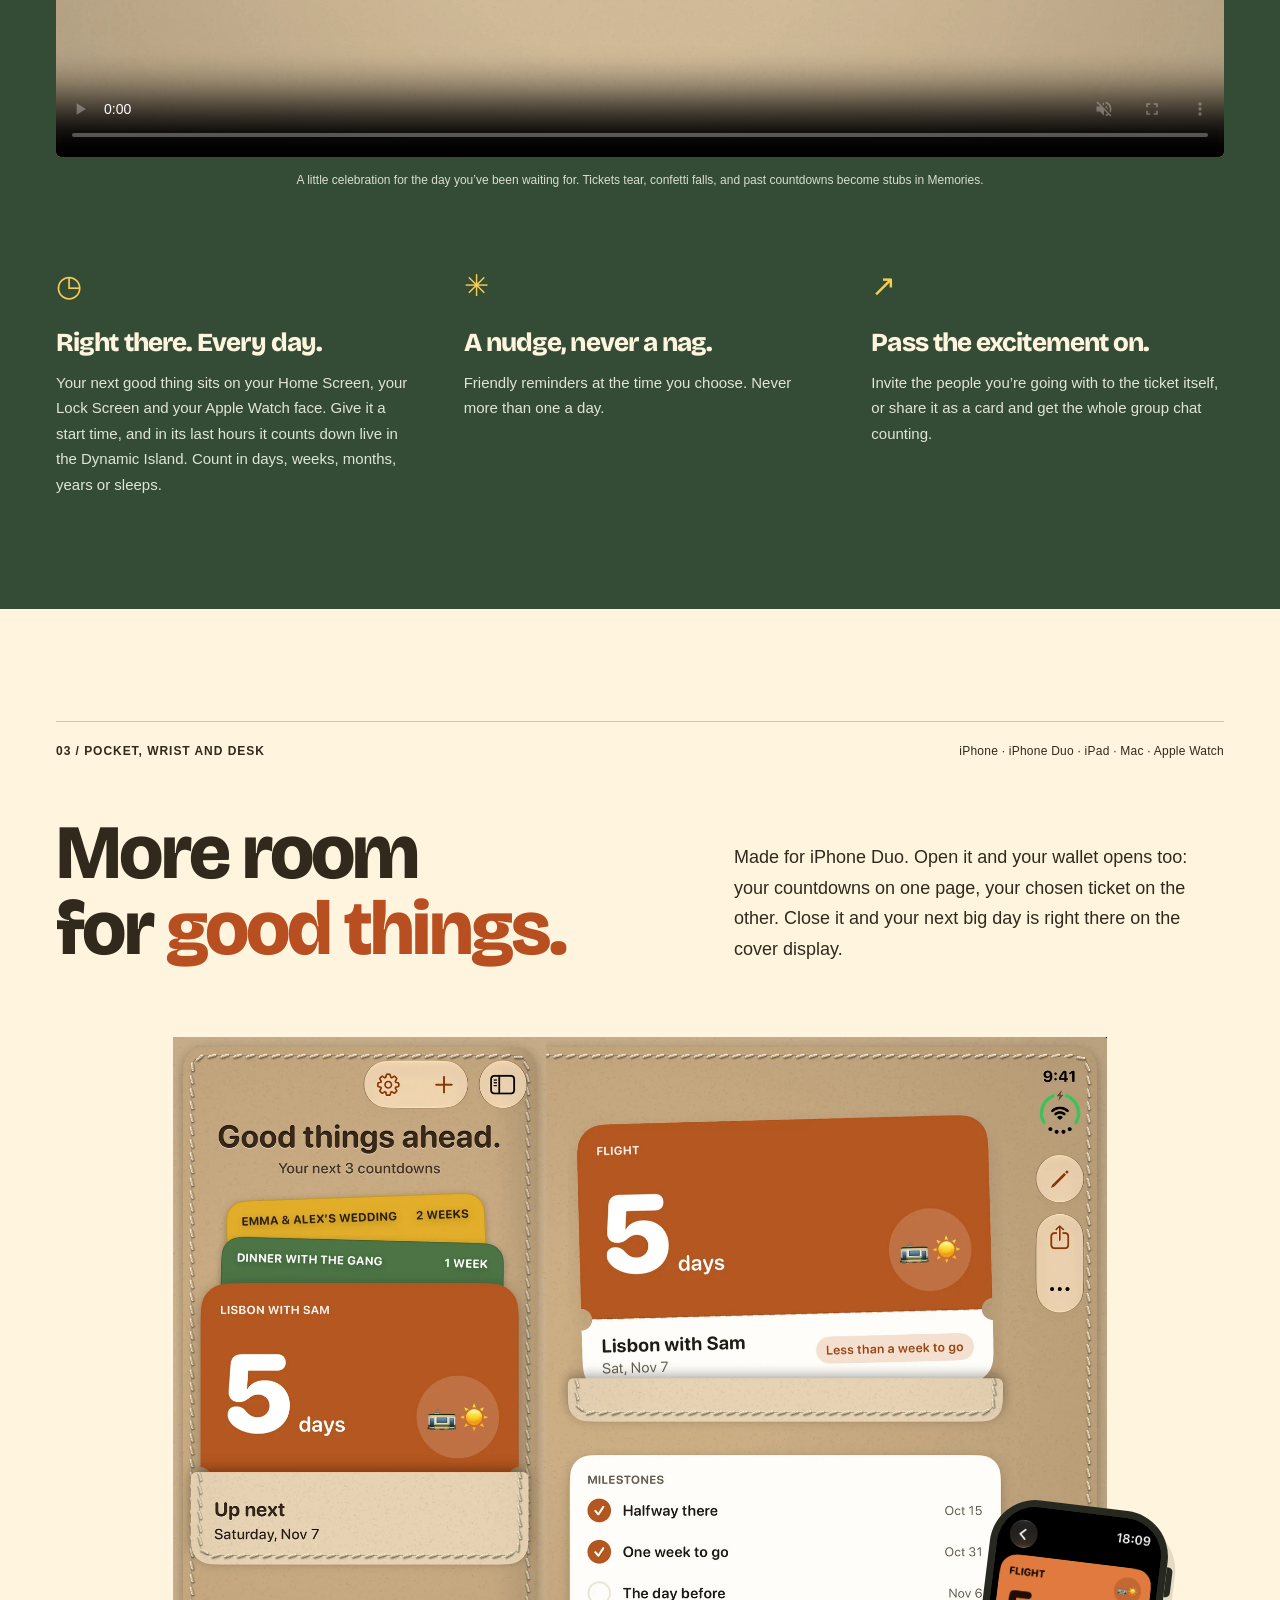
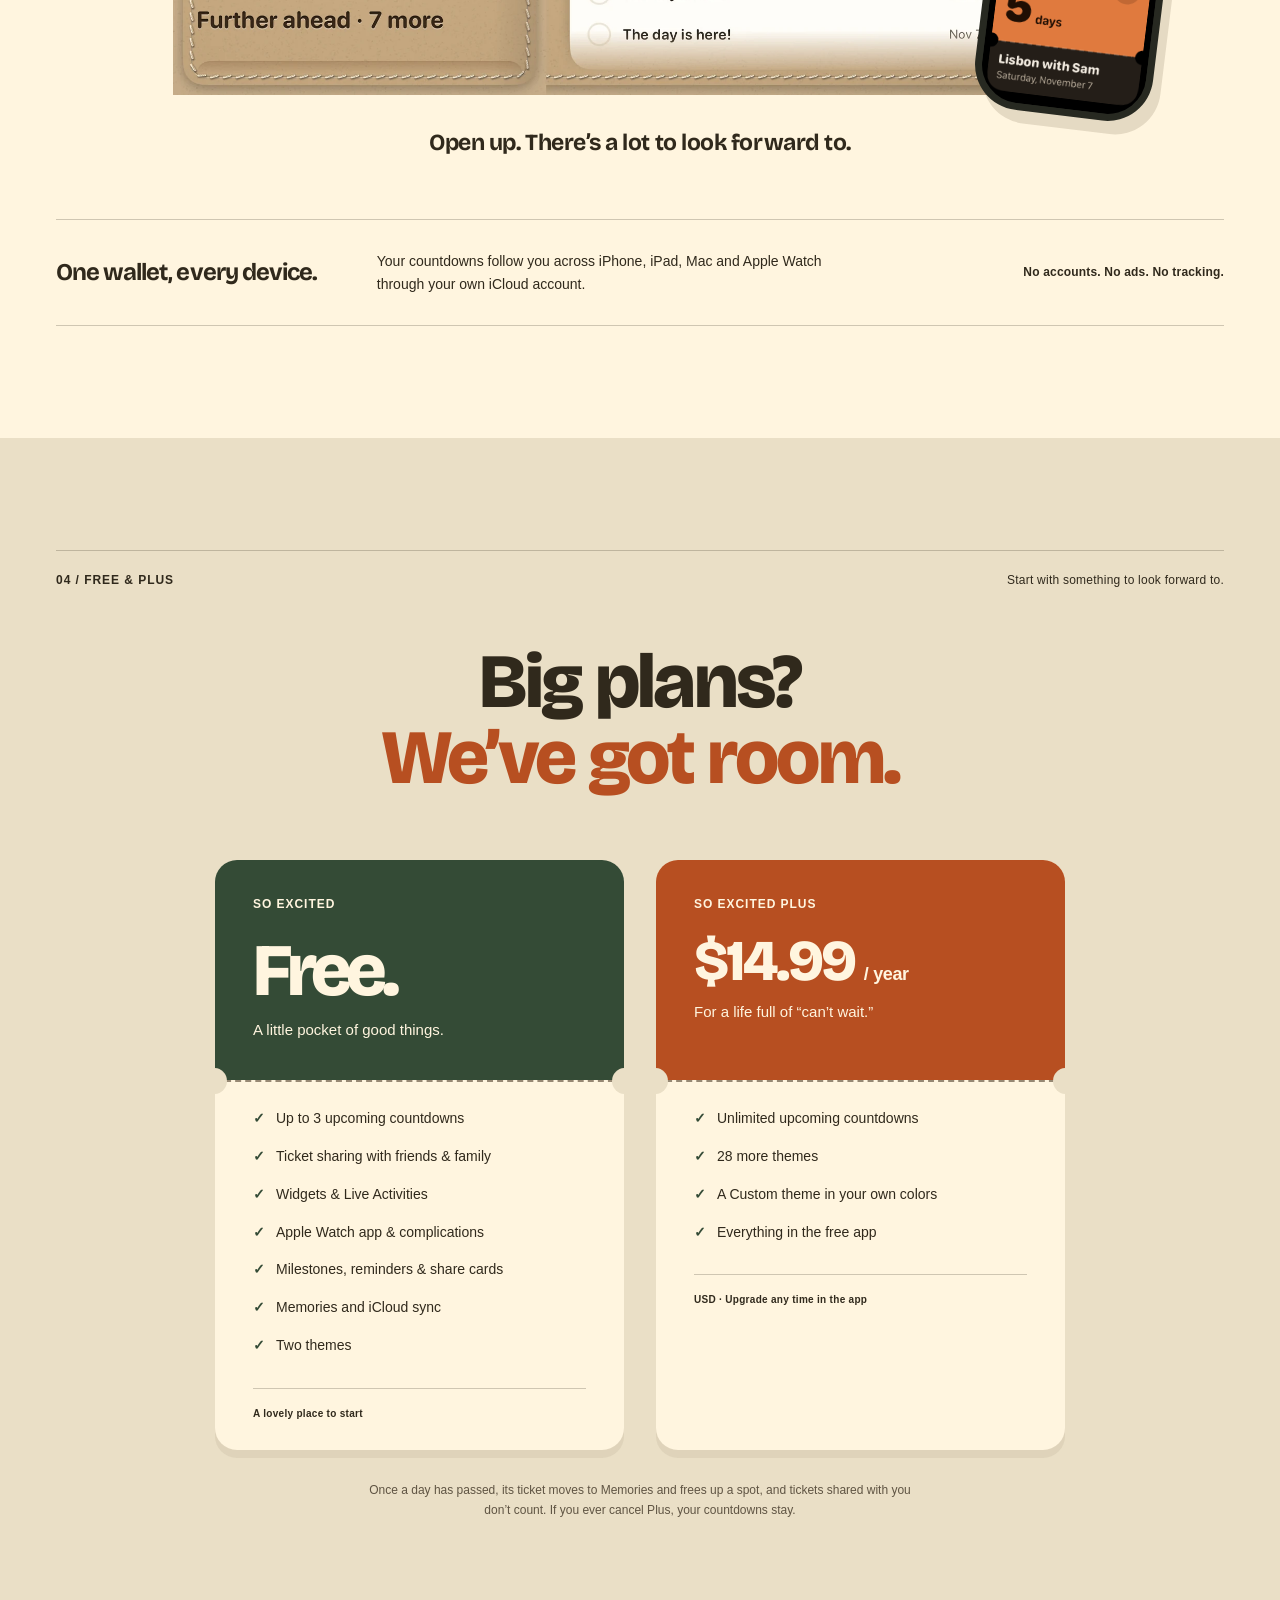
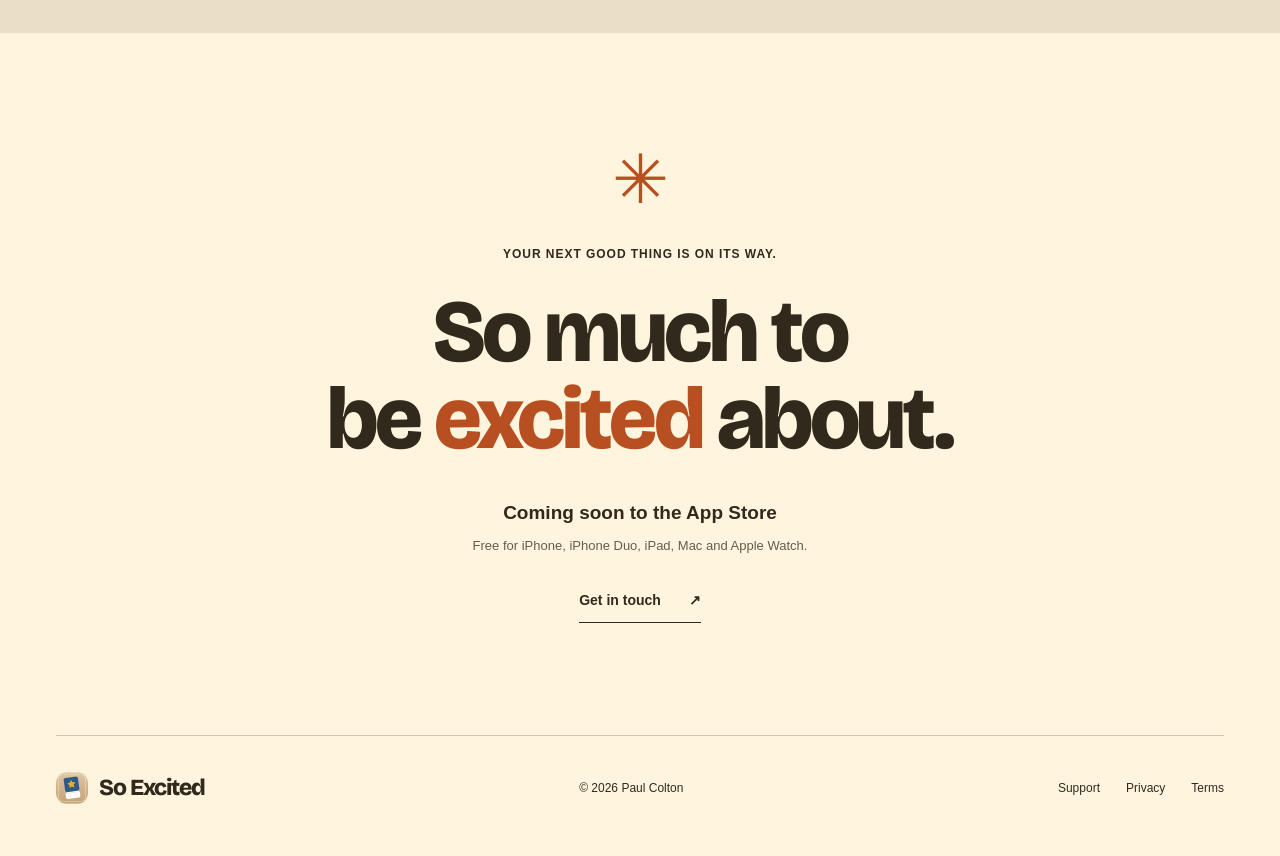
==== commit cf2e4bff: "Bring the homepage up to So Excited 1.2 Ticket sharing and Live Activities in the everyday notes and" ====
--- a/index.html
+++ b/index.html
@@ -31,7 +31,7 @@
   <link rel="preconnect" href="https://fonts.gstatic.com" crossorigin>
   <link href="https://fonts.googleapis.com/css2?family=Bricolage+Grotesque:opsz,wght@12..96,600;12..96,700;12..96,800&display=swap" rel="stylesheet">
   <link rel="stylesheet" href="home.css?v=20261023-watch3">
-  <script src="home.js?v=20261029-copy" defer></script>
+  <script src="home.js?v=20261101-1.2" defer></script>
   <script src="store.js?v=20261012" defer></script>
 </head>
 <body>
@@ -84,7 +84,7 @@
           <div class="section-top"><span class="eyebrow">02 / The best part</span><span class="section-note">That “it’s finally here” feeling.</span></div>
           <div class="dayof-heading"><h2 id="dayof-title">Then one day,<br>it’s <span>today!</span></h2><div><p>Less than a month to go. One week to go. One more sleep. We’ll celebrate the little milestones with you.</p><p>On the day, the ticket tears and the confetti flies. Go make a memory.</p></div></div>
           <figure class="celebration"><video controls playsinline muted loop preload="none" poster="media/universal.webp" aria-label="So Excited ticket celebration" aria-describedby="celebration-description"><source src="media/header.mp4" type="video/mp4"></video><figcaption id="celebration-description">A little celebration for the day you’ve been waiting for. Tickets tear, confetti falls, and past countdowns become stubs in Memories.</figcaption></figure>
-          <div class="everyday-notes"><div><span aria-hidden="true">◷</span><h3>Right there. Every day.</h3><p>Your next good thing sits on your Home Screen, your Lock Screen and your Apple Watch face. Count in days, weeks, months or sleeps.</p></div><div><span aria-hidden="true">✳</span><h3>A nudge, never a nag.</h3><p>Friendly reminders at the time you choose. Never more than one a day.</p></div><div><span aria-hidden="true">↗</span><h3>Pass the excitement on.</h3><p>Share any countdown as a card and get the whole group chat counting.</p></div></div>
+          <div class="everyday-notes"><div><span aria-hidden="true">◷</span><h3>Right there. Every day.</h3><p>Your next good thing sits on your Home Screen, your Lock Screen and your Apple Watch face. Give it a start time, and in its last hours it counts down live in the Dynamic Island. Count in days, weeks, months, years or sleeps.</p></div><div><span aria-hidden="true">✳</span><h3>A nudge, never a nag.</h3><p>Friendly reminders at the time you choose. Never more than one a day.</p></div><div><span aria-hidden="true">↗</span><h3>Pass the excitement on.</h3><p>Invite the people you’re going with to the ticket itself, or share it as a card and get the whole group chat counting.</p></div></div>
         </div>
       </section>
 
@@ -100,10 +100,10 @@
           <div class="section-top"><span class="eyebrow">04 / Free &amp; Plus</span><span class="section-note">Start with something to look forward to.</span></div>
           <h2 id="plans-title">Big plans?<br><em>We’ve got room.</em></h2>
           <div class="plan-grid">
-            <article class="plan-ticket"><div class="plan-top"><p class="eyebrow">SO EXCITED</p><h3>Free.</h3><p>A little pocket of good things.</p></div><div class="plan-stub"><ul><li>Up to 3 upcoming countdowns</li><li>Home Screen &amp; Lock Screen widgets</li><li>Apple Watch app &amp; complications</li><li>Milestones, reminders &amp; share cards</li><li>Memories and iCloud sync</li><li>Two themes</li></ul><span class="plan-status">A lovely place to start</span></div></article>
-            <article class="plan-ticket plus"><div class="plan-top"><p class="eyebrow">SO EXCITED PLUS</p><h3 class="plan-price">$14.99 <small>/ year</small></h3><p>For a life full of “can’t wait.”</p></div><div class="plan-stub"><ul><li>Unlimited upcoming countdowns</li><li>Six more themes</li><li>A Custom theme in your own colors</li><li>Everything in the free app</li></ul><span class="plan-status">USD · Upgrade any time in the app</span></div></article>
+            <article class="plan-ticket"><div class="plan-top"><p class="eyebrow">SO EXCITED</p><h3>Free.</h3><p>A little pocket of good things.</p></div><div class="plan-stub"><ul><li>Up to 3 upcoming countdowns</li><li>Ticket sharing with friends &amp; family</li><li>Widgets &amp; Live Activities</li><li>Apple Watch app &amp; complications</li><li>Milestones, reminders &amp; share cards</li><li>Memories and iCloud sync</li><li>Two themes</li></ul><span class="plan-status">A lovely place to start</span></div></article>
+            <article class="plan-ticket plus"><div class="plan-top"><p class="eyebrow">SO EXCITED PLUS</p><h3 class="plan-price">$14.99 <small>/ year</small></h3><p>For a life full of “can’t wait.”</p></div><div class="plan-stub"><ul><li>Unlimited upcoming countdowns</li><li>28 more themes</li><li>A Custom theme in your own colors</li><li>Everything in the free app</li></ul><span class="plan-status">USD · Upgrade any time in the app</span></div></article>
           </div>
-          <p class="plan-footnote">Once a day has passed, its ticket moves to Memories and frees up a spot. If you ever cancel Plus, your countdowns stay.</p>
+          <p class="plan-footnote">Once a day has passed, its ticket moves to Memories and frees up a spot, and tickets shared with you don’t count. If you ever cancel Plus, your countdowns stay.</p>
         </div>
       </section>
 
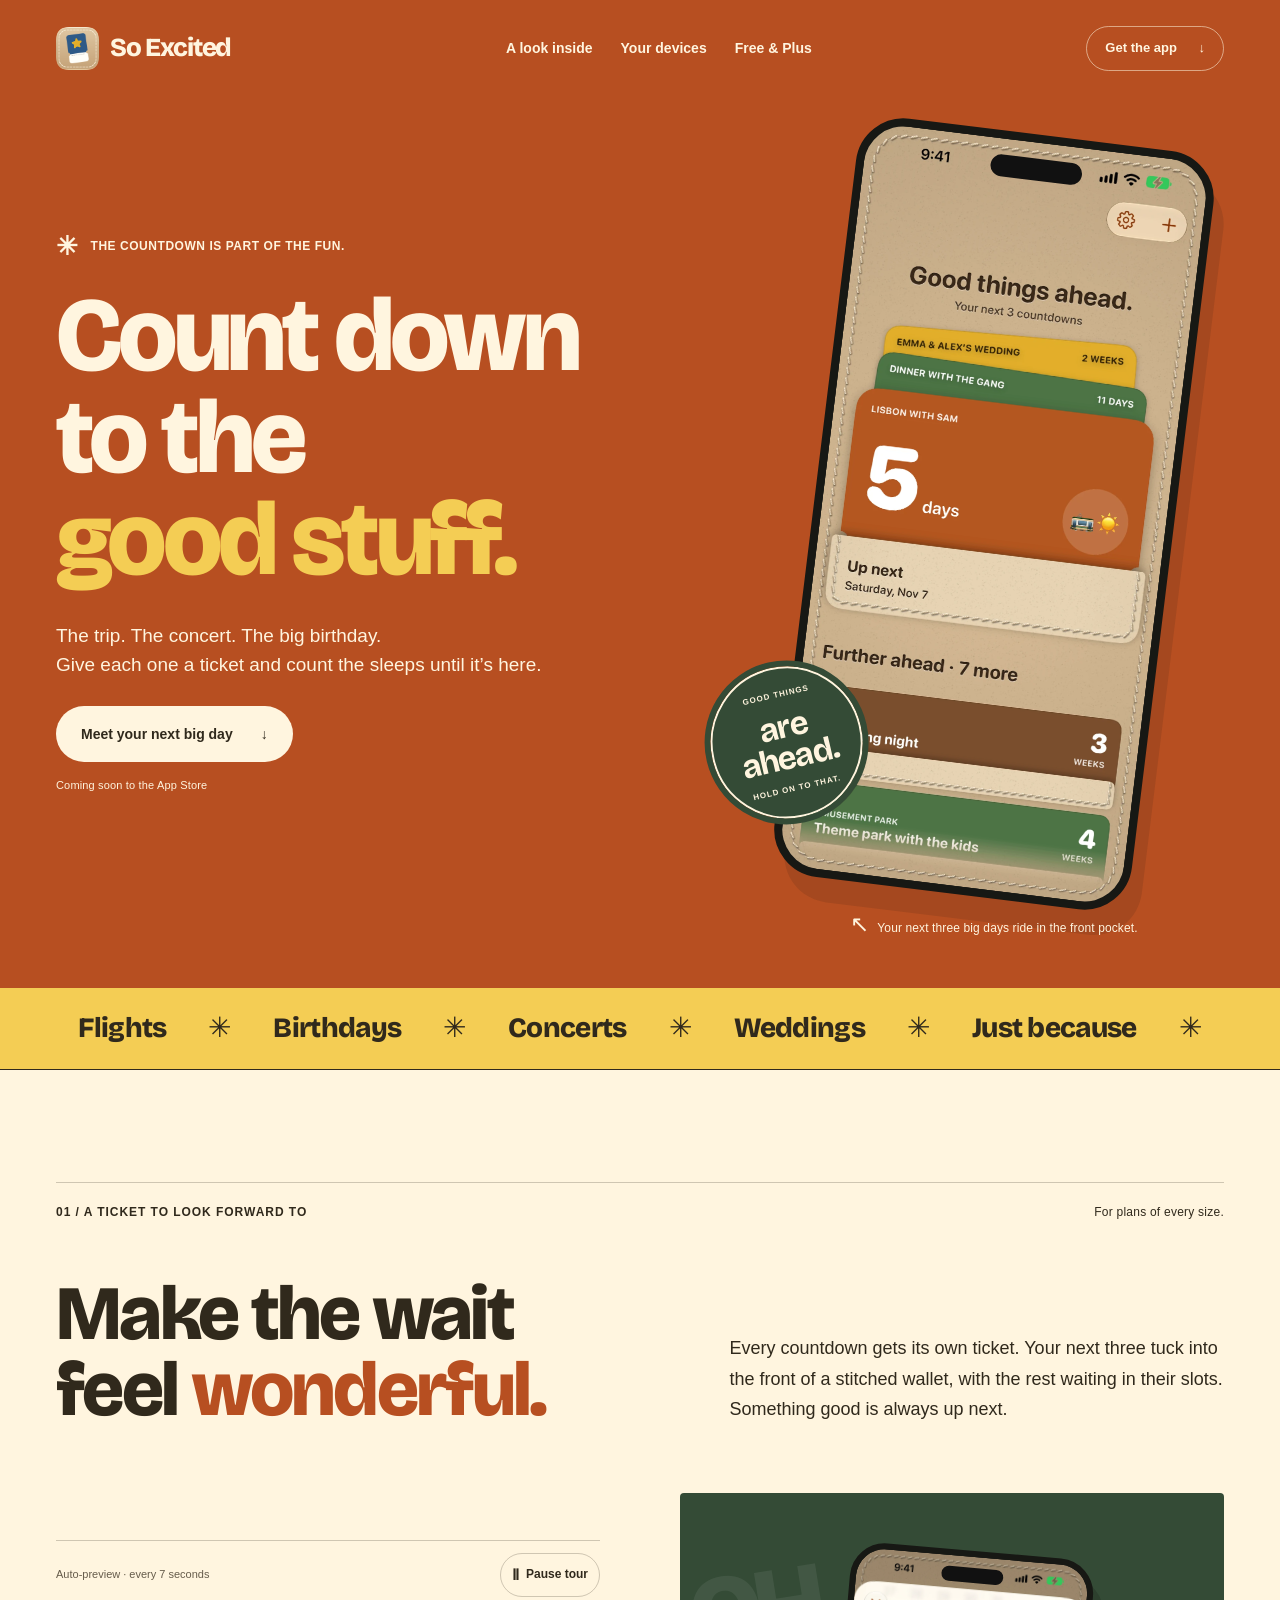
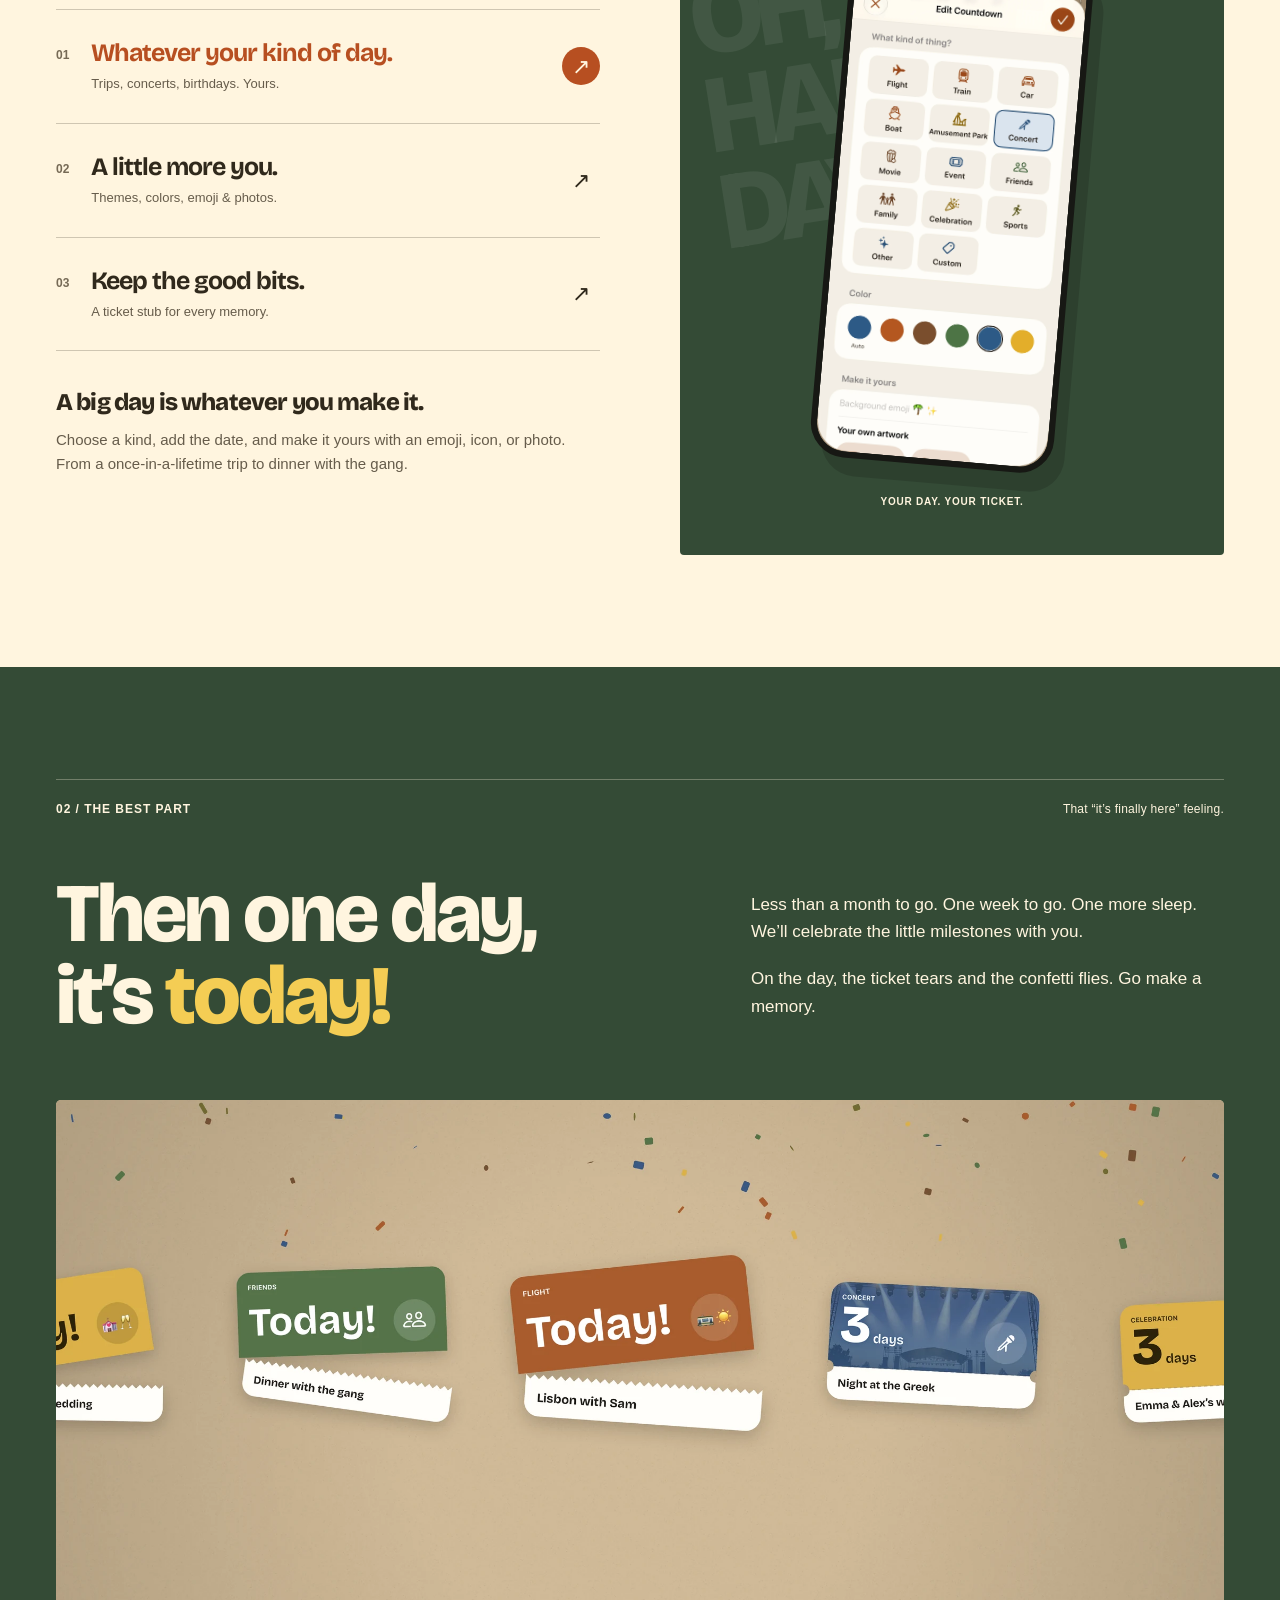
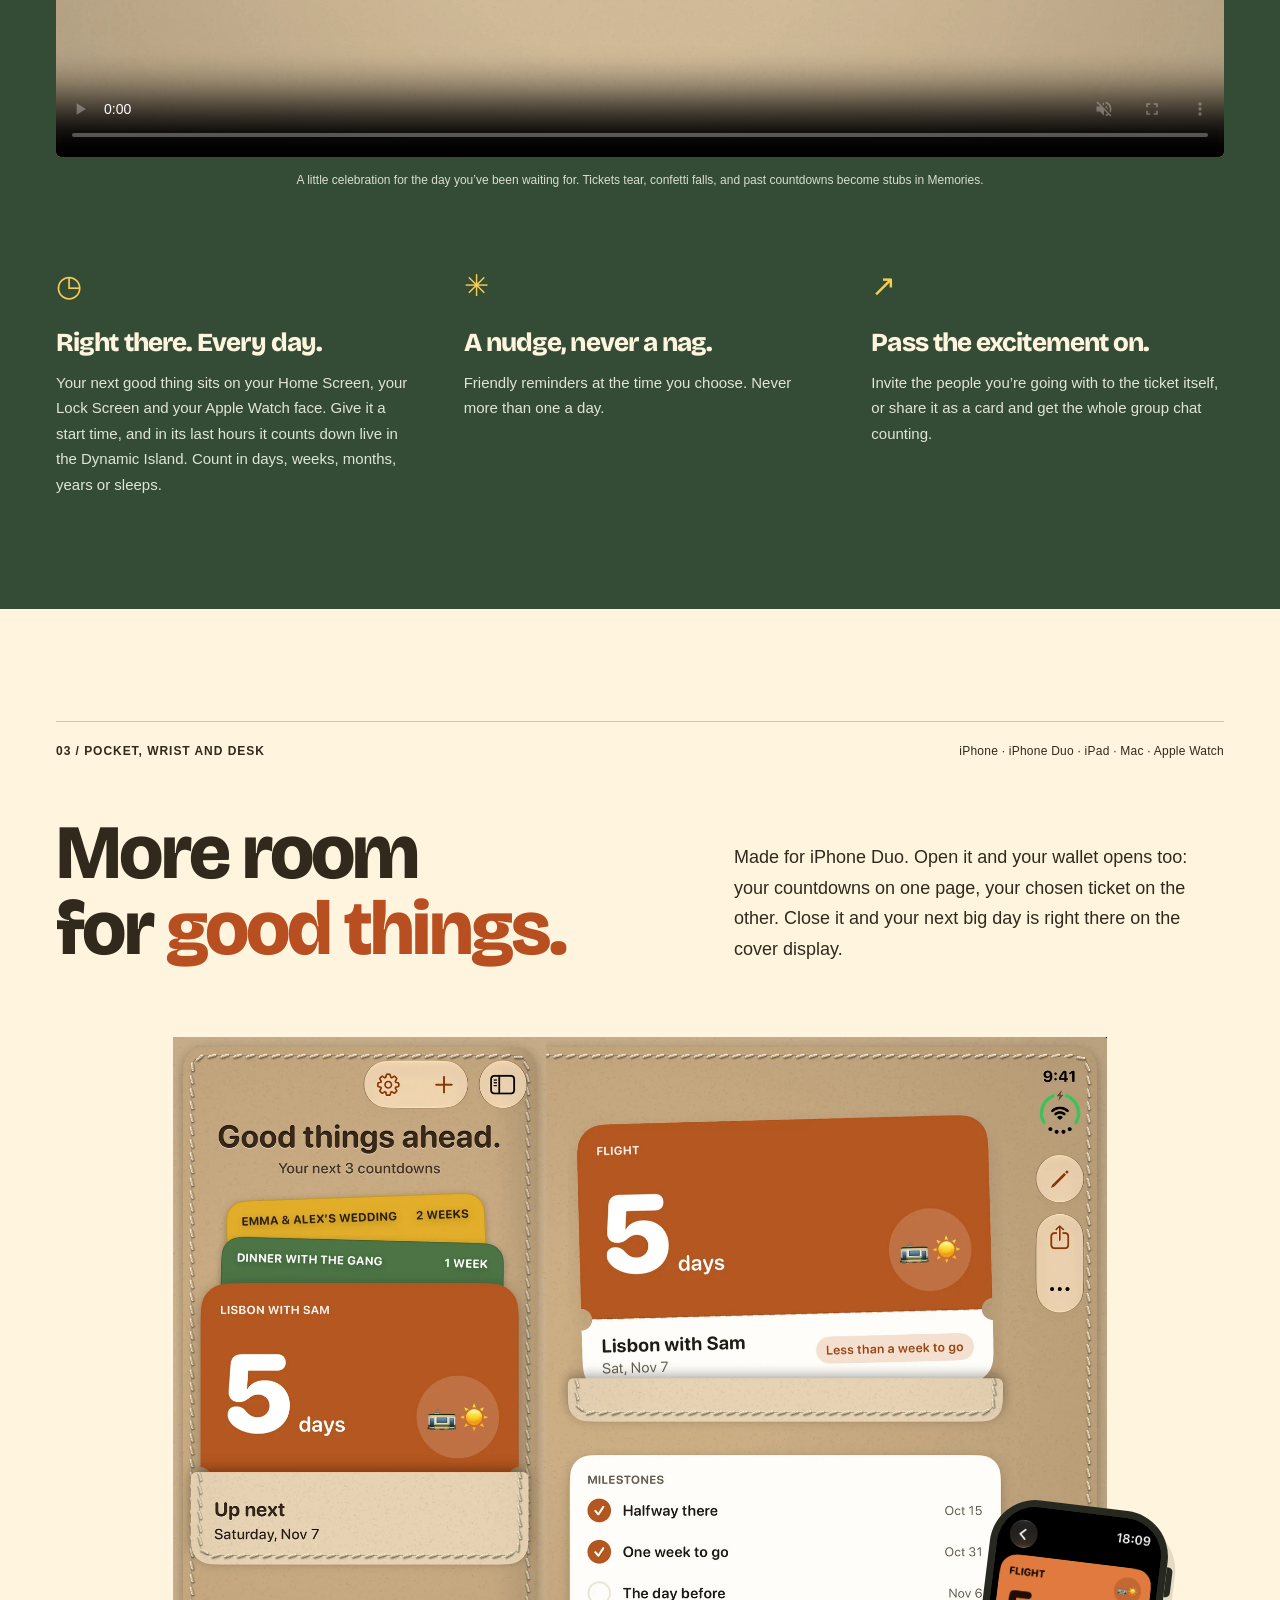
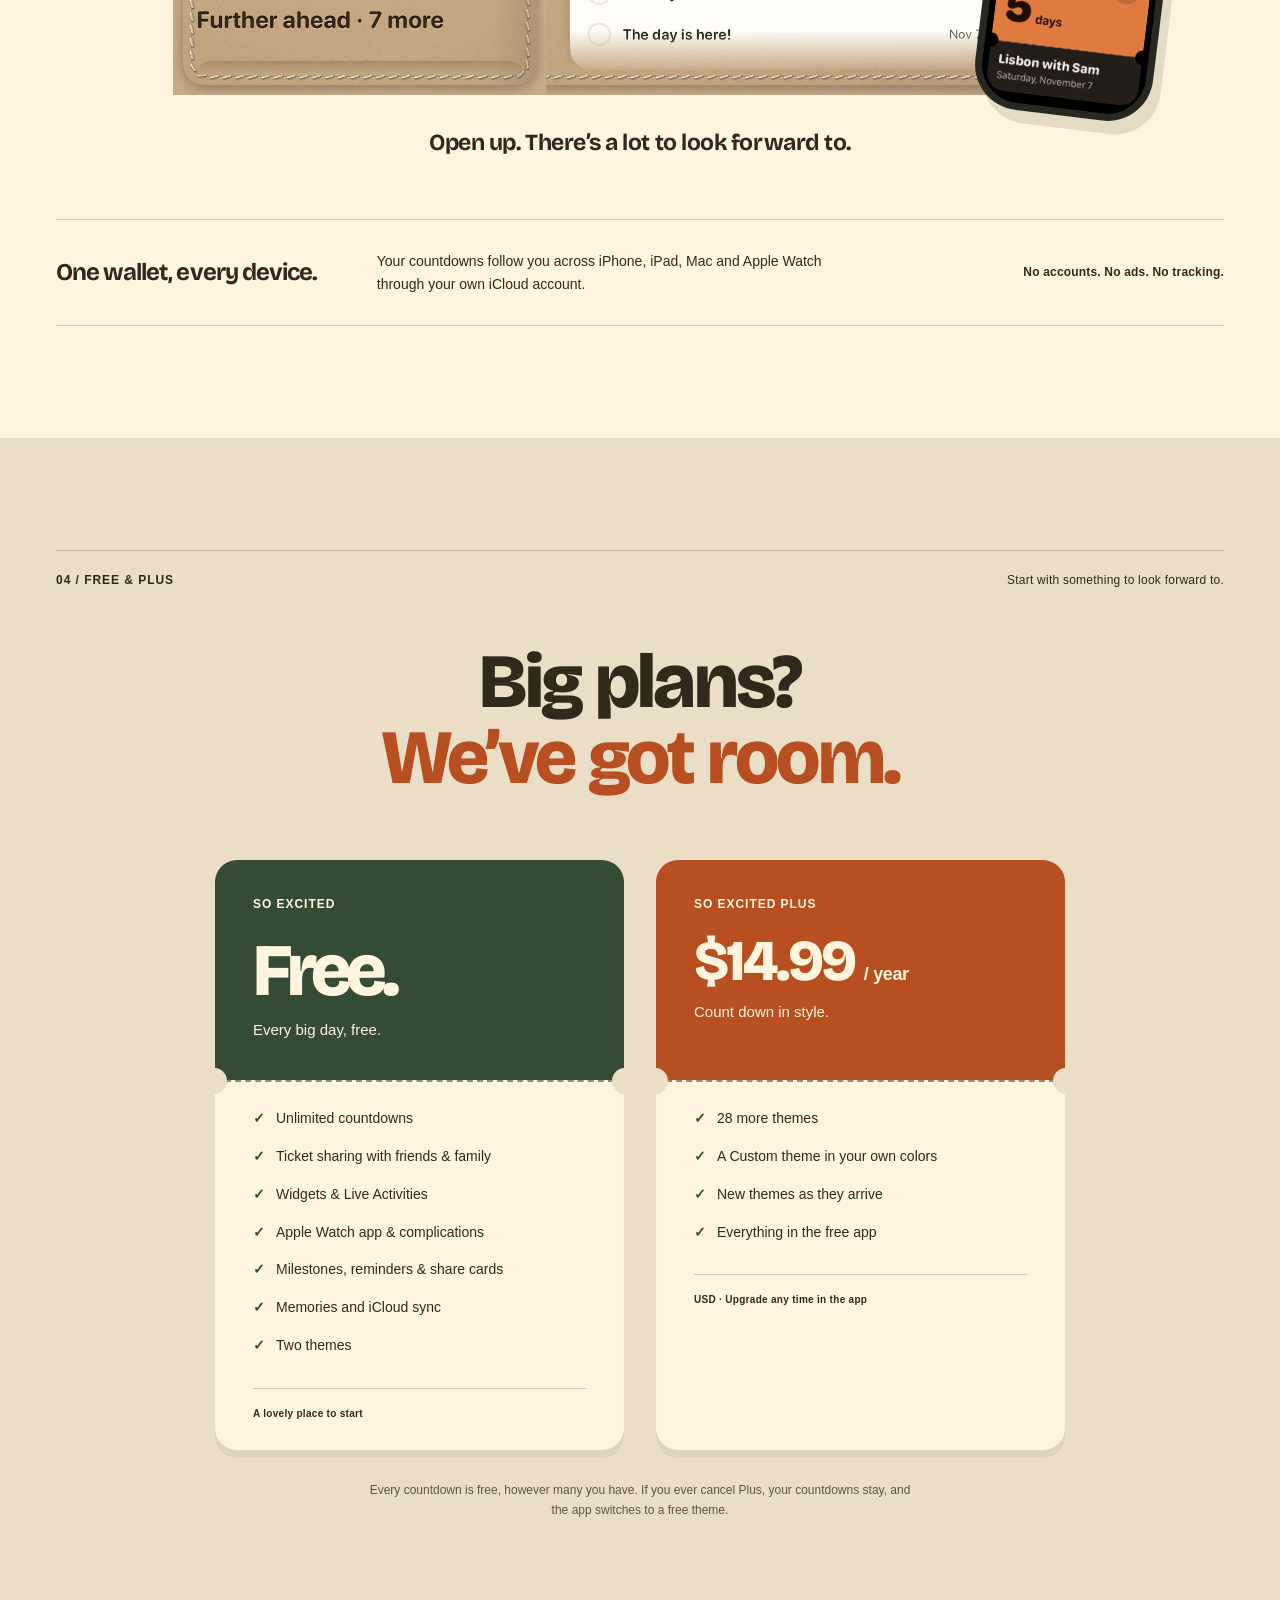
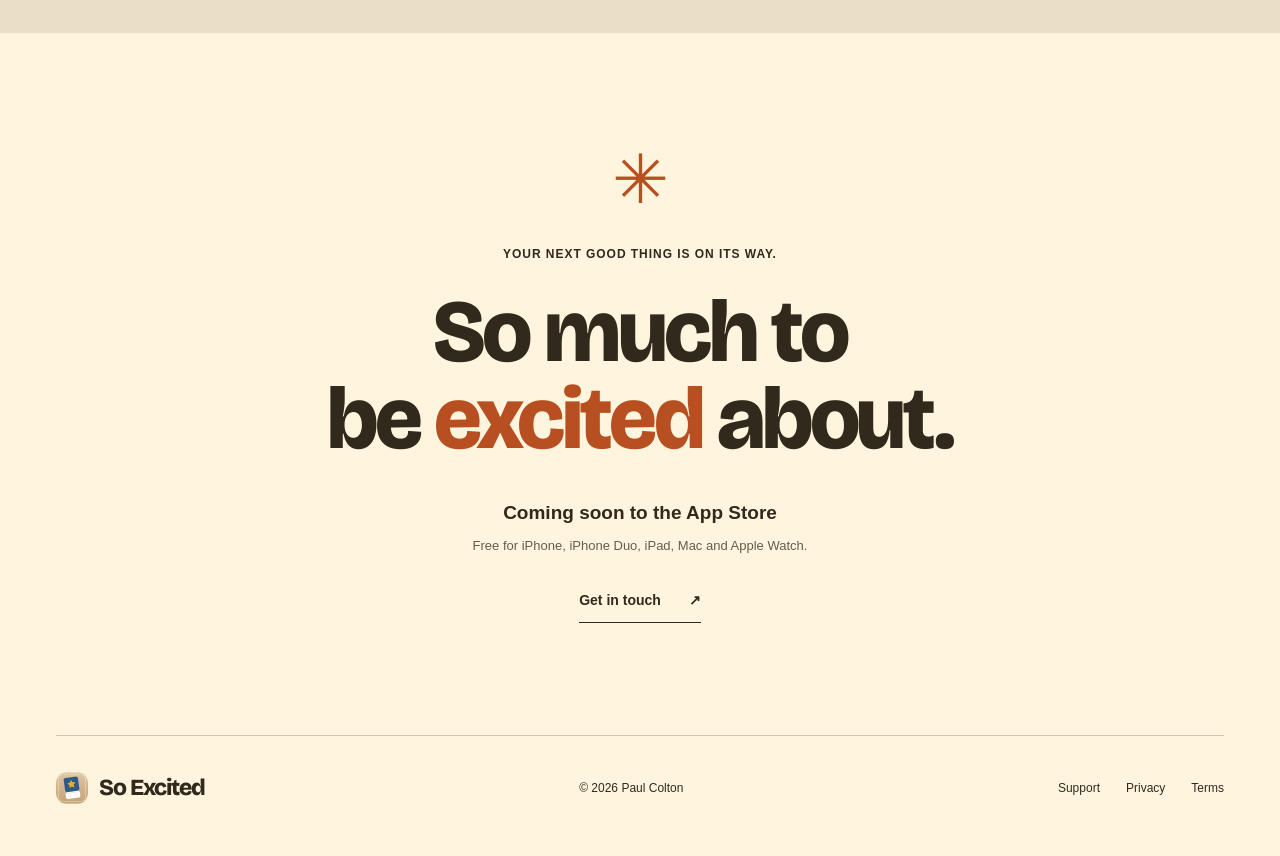
==== commit 0c2c4cb9: "Say that countdowns are free and Plus is themes only Countdowns no longer have a limit, and So Excit" ====
--- a/index.html
+++ b/index.html
@@ -100,10 +100,10 @@
           <div class="section-top"><span class="eyebrow">04 / Free &amp; Plus</span><span class="section-note">Start with something to look forward to.</span></div>
           <h2 id="plans-title">Big plans?<br><em>We’ve got room.</em></h2>
           <div class="plan-grid">
-            <article class="plan-ticket"><div class="plan-top"><p class="eyebrow">SO EXCITED</p><h3>Free.</h3><p>A little pocket of good things.</p></div><div class="plan-stub"><ul><li>Up to 3 upcoming countdowns</li><li>Ticket sharing with friends &amp; family</li><li>Widgets &amp; Live Activities</li><li>Apple Watch app &amp; complications</li><li>Milestones, reminders &amp; share cards</li><li>Memories and iCloud sync</li><li>Two themes</li></ul><span class="plan-status">A lovely place to start</span></div></article>
-            <article class="plan-ticket plus"><div class="plan-top"><p class="eyebrow">SO EXCITED PLUS</p><h3 class="plan-price">$14.99 <small>/ year</small></h3><p>For a life full of “can’t wait.”</p></div><div class="plan-stub"><ul><li>Unlimited upcoming countdowns</li><li>28 more themes</li><li>A Custom theme in your own colors</li><li>Everything in the free app</li></ul><span class="plan-status">USD · Upgrade any time in the app</span></div></article>
+            <article class="plan-ticket"><div class="plan-top"><p class="eyebrow">SO EXCITED</p><h3>Free.</h3><p>Every big day, free.</p></div><div class="plan-stub"><ul><li>Unlimited countdowns</li><li>Ticket sharing with friends &amp; family</li><li>Widgets &amp; Live Activities</li><li>Apple Watch app &amp; complications</li><li>Milestones, reminders &amp; share cards</li><li>Memories and iCloud sync</li><li>Two themes</li></ul><span class="plan-status">A lovely place to start</span></div></article>
+            <article class="plan-ticket plus"><div class="plan-top"><p class="eyebrow">SO EXCITED PLUS</p><h3 class="plan-price">$14.99 <small>/ year</small></h3><p>Count down in style.</p></div><div class="plan-stub"><ul><li>28 more themes</li><li>A Custom theme in your own colors</li><li>New themes as they arrive</li><li>Everything in the free app</li></ul><span class="plan-status">USD · Upgrade any time in the app</span></div></article>
           </div>
-          <p class="plan-footnote">Once a day has passed, its ticket moves to Memories and frees up a spot, and tickets shared with you don’t count. If you ever cancel Plus, your countdowns stay.</p>
+          <p class="plan-footnote">Every countdown is free, however many you have. If you ever cancel Plus, your countdowns stay, and the app switches to a free theme.</p>
         </div>
       </section>
 
